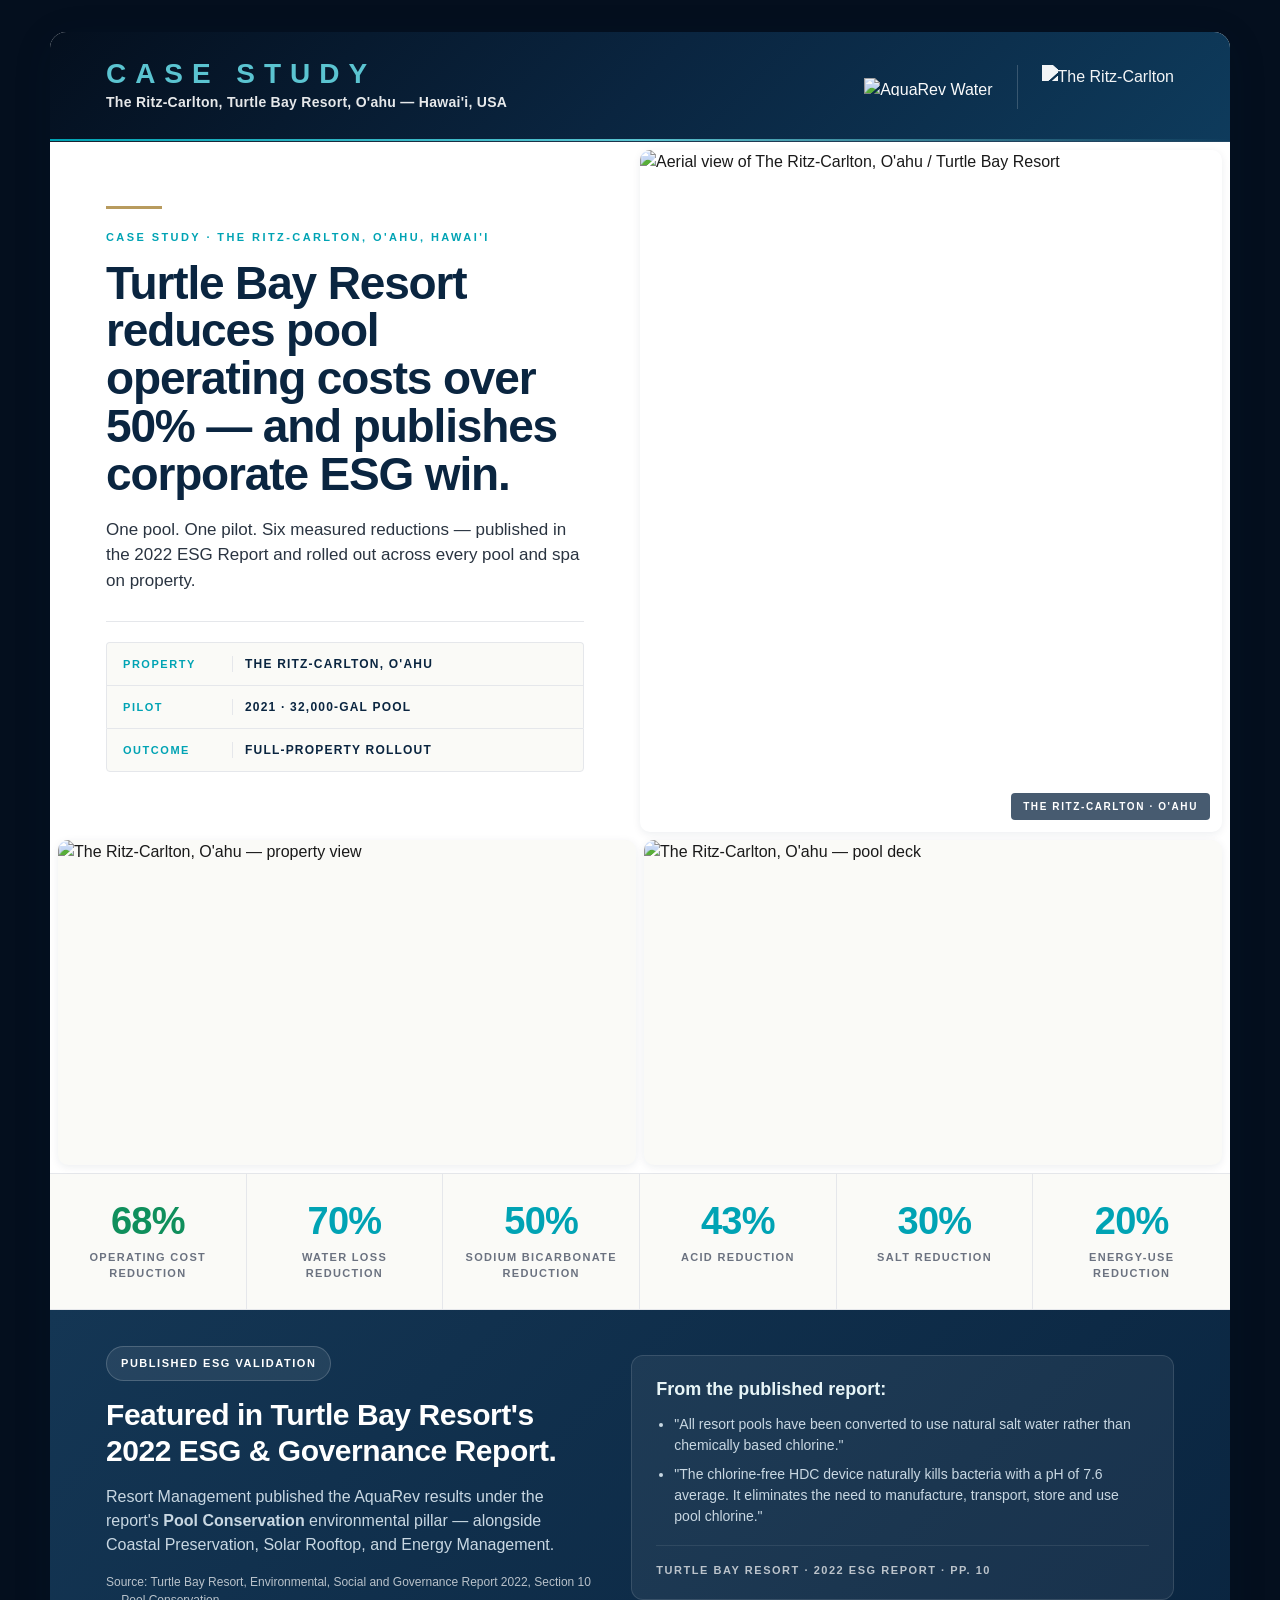
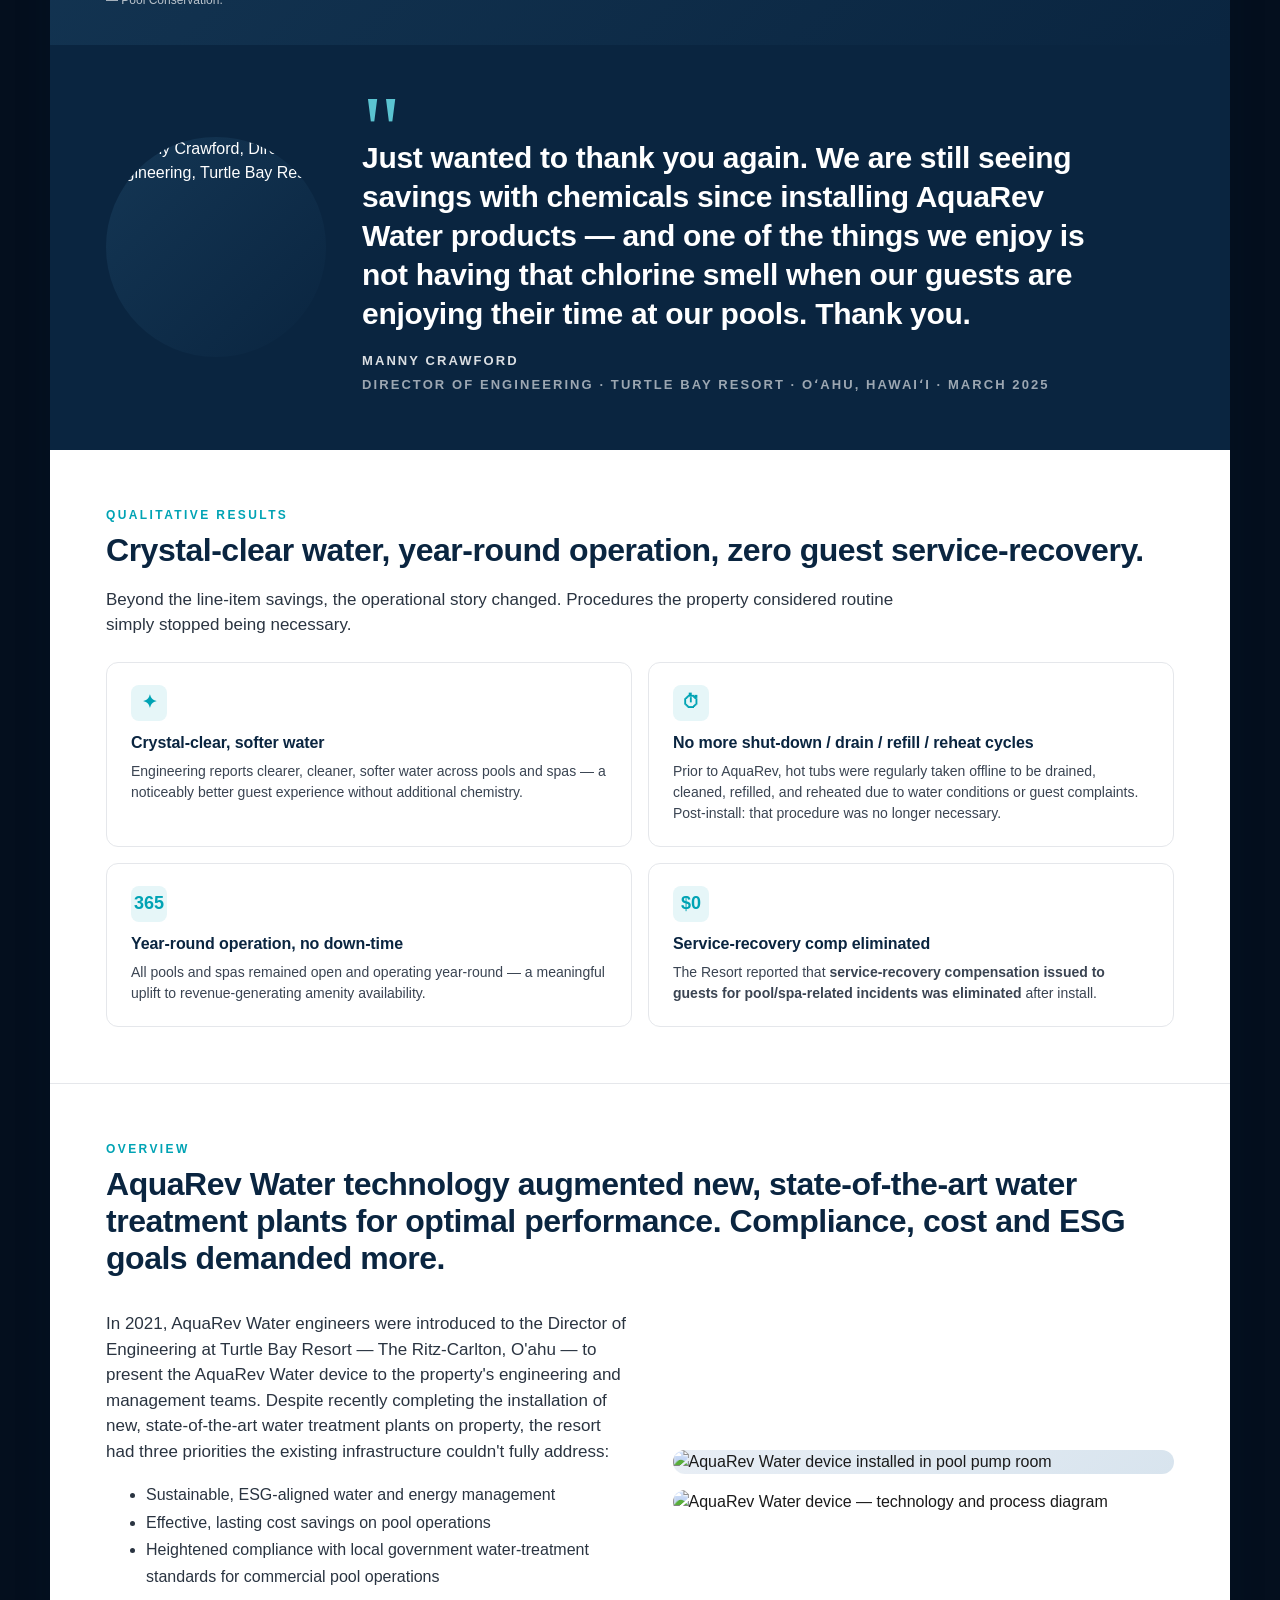
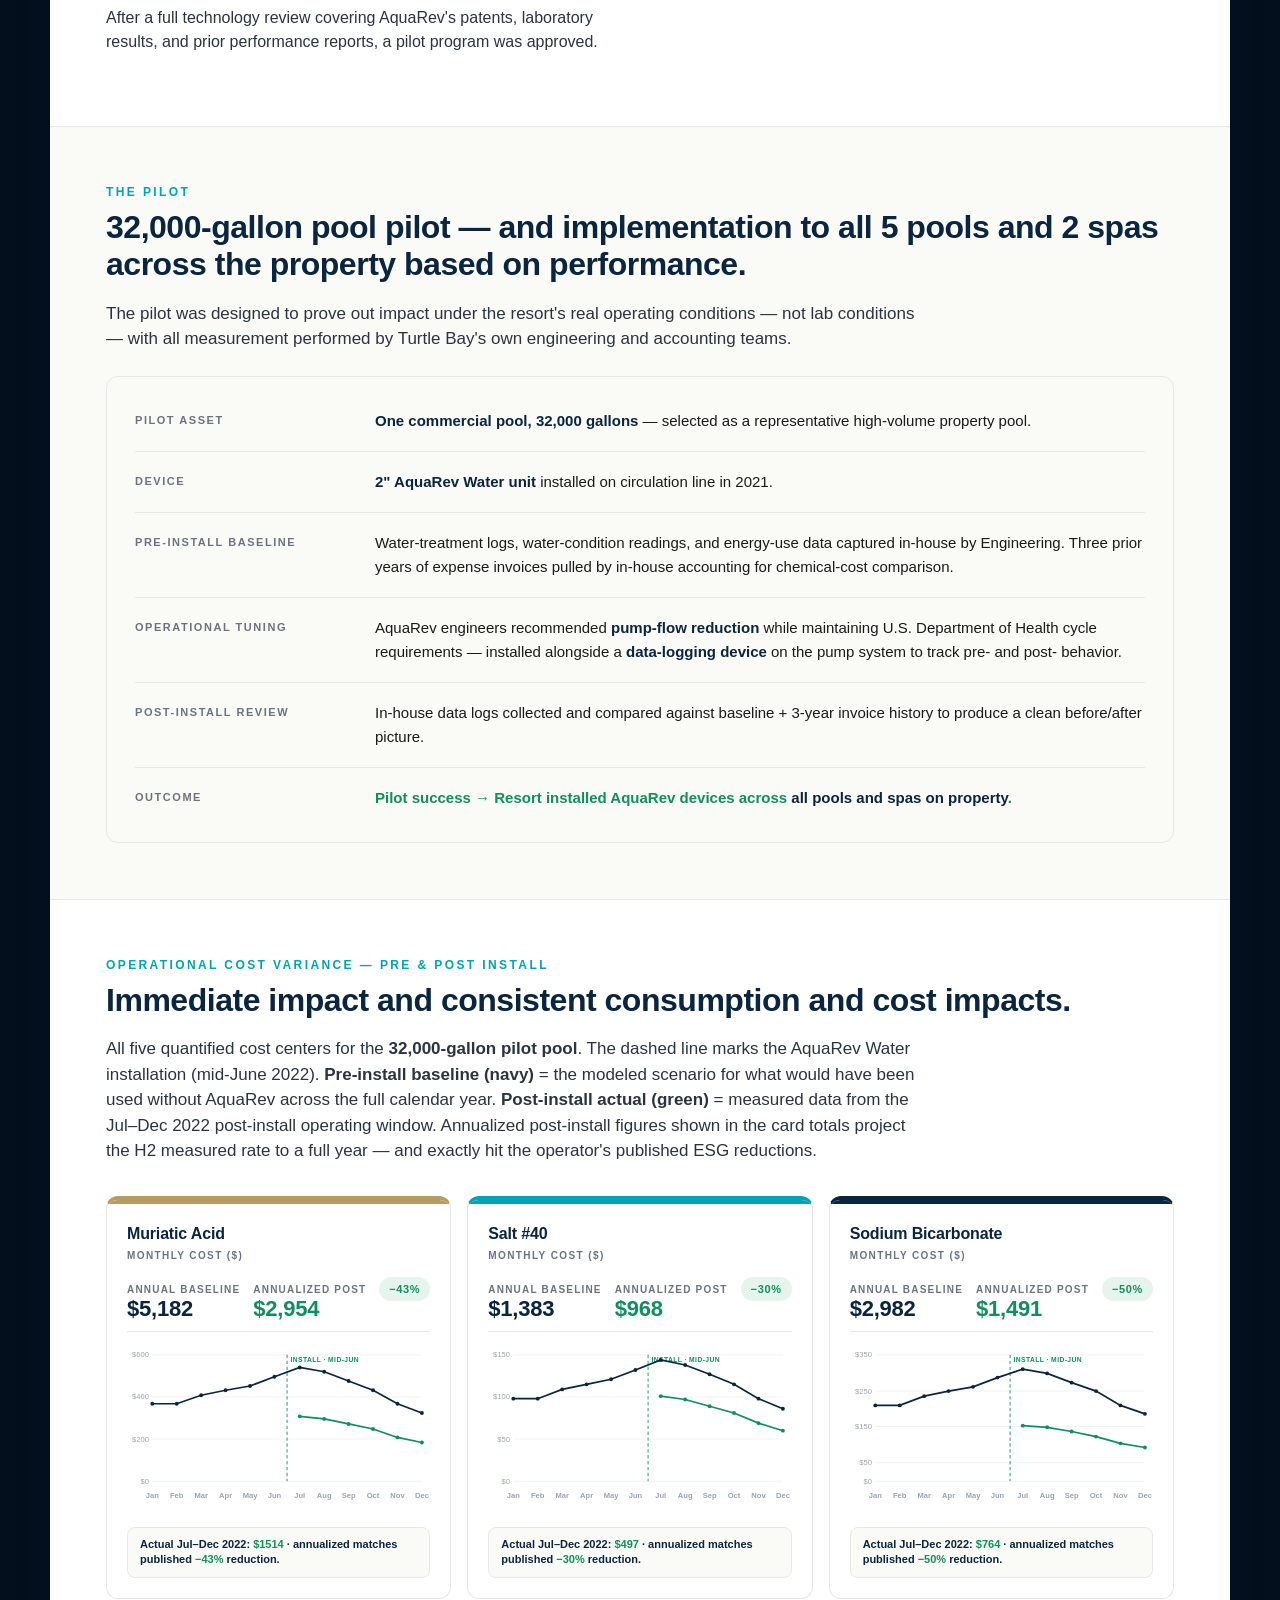
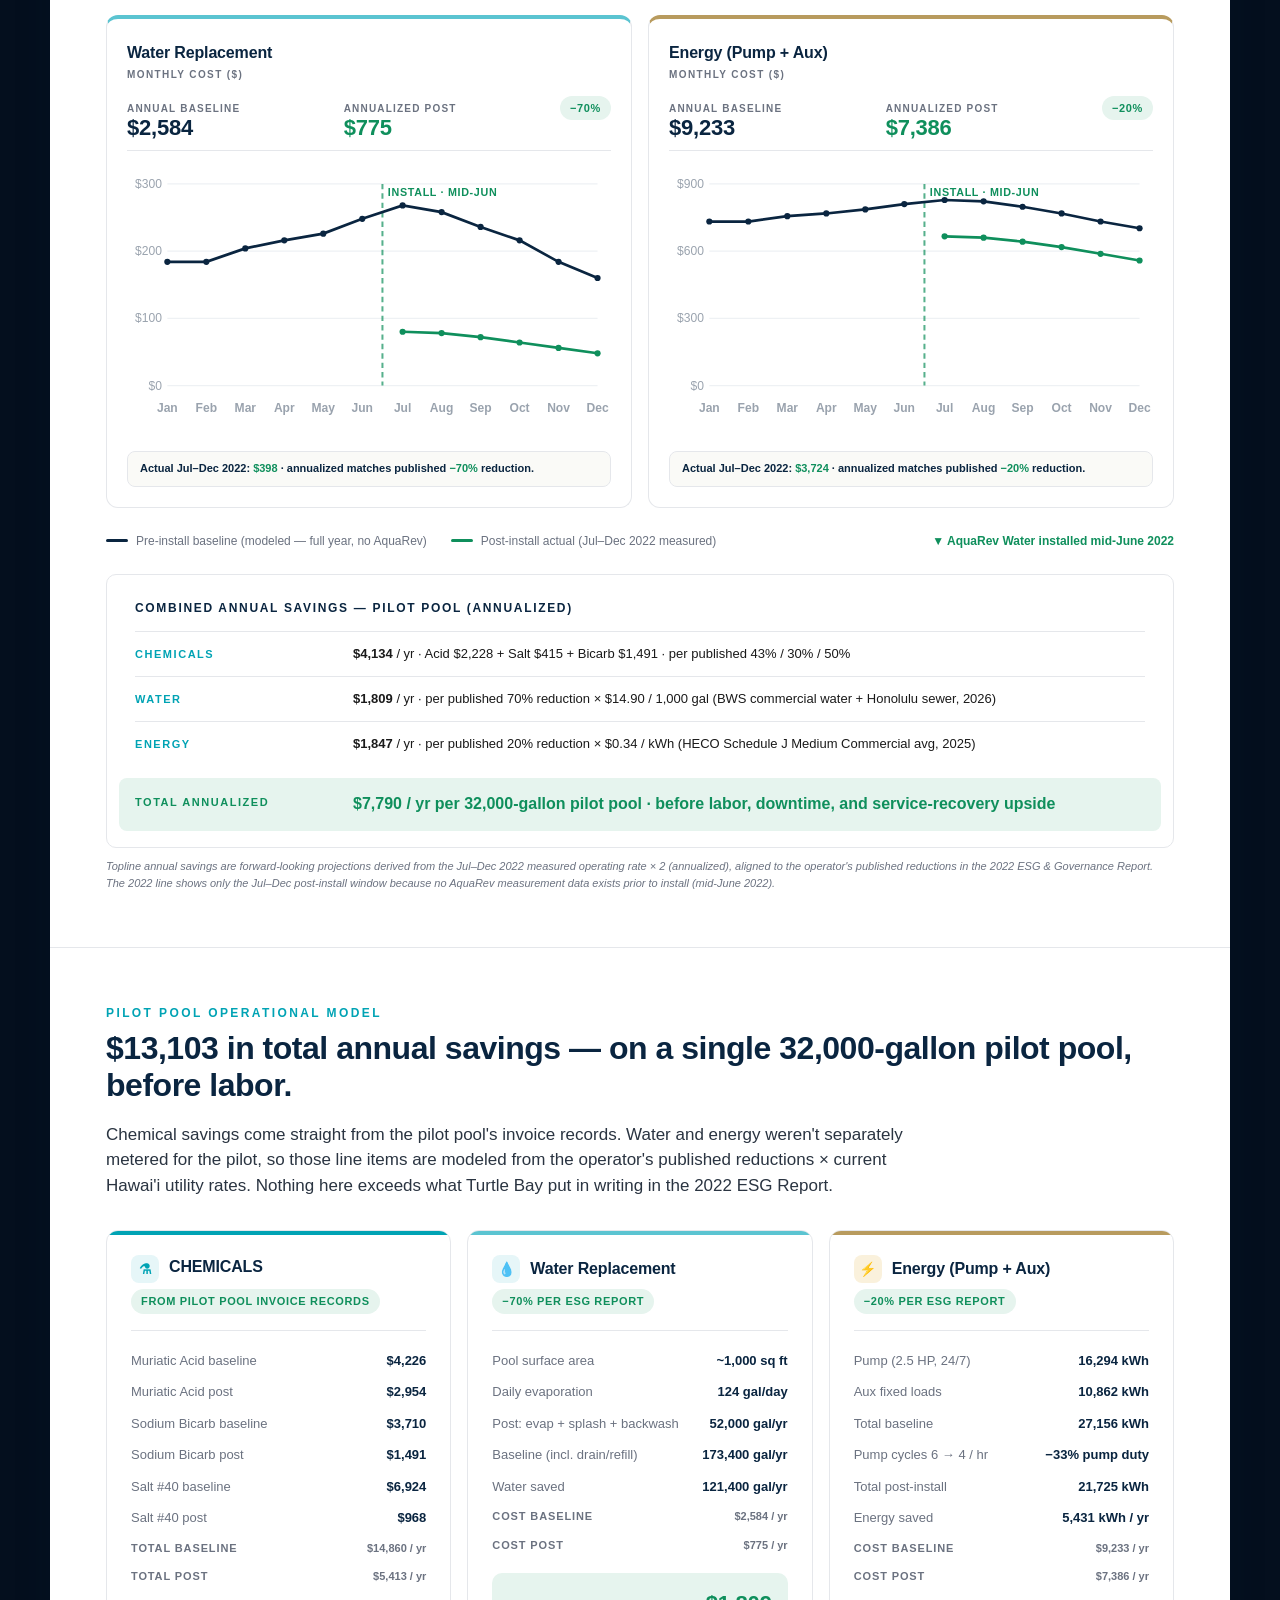
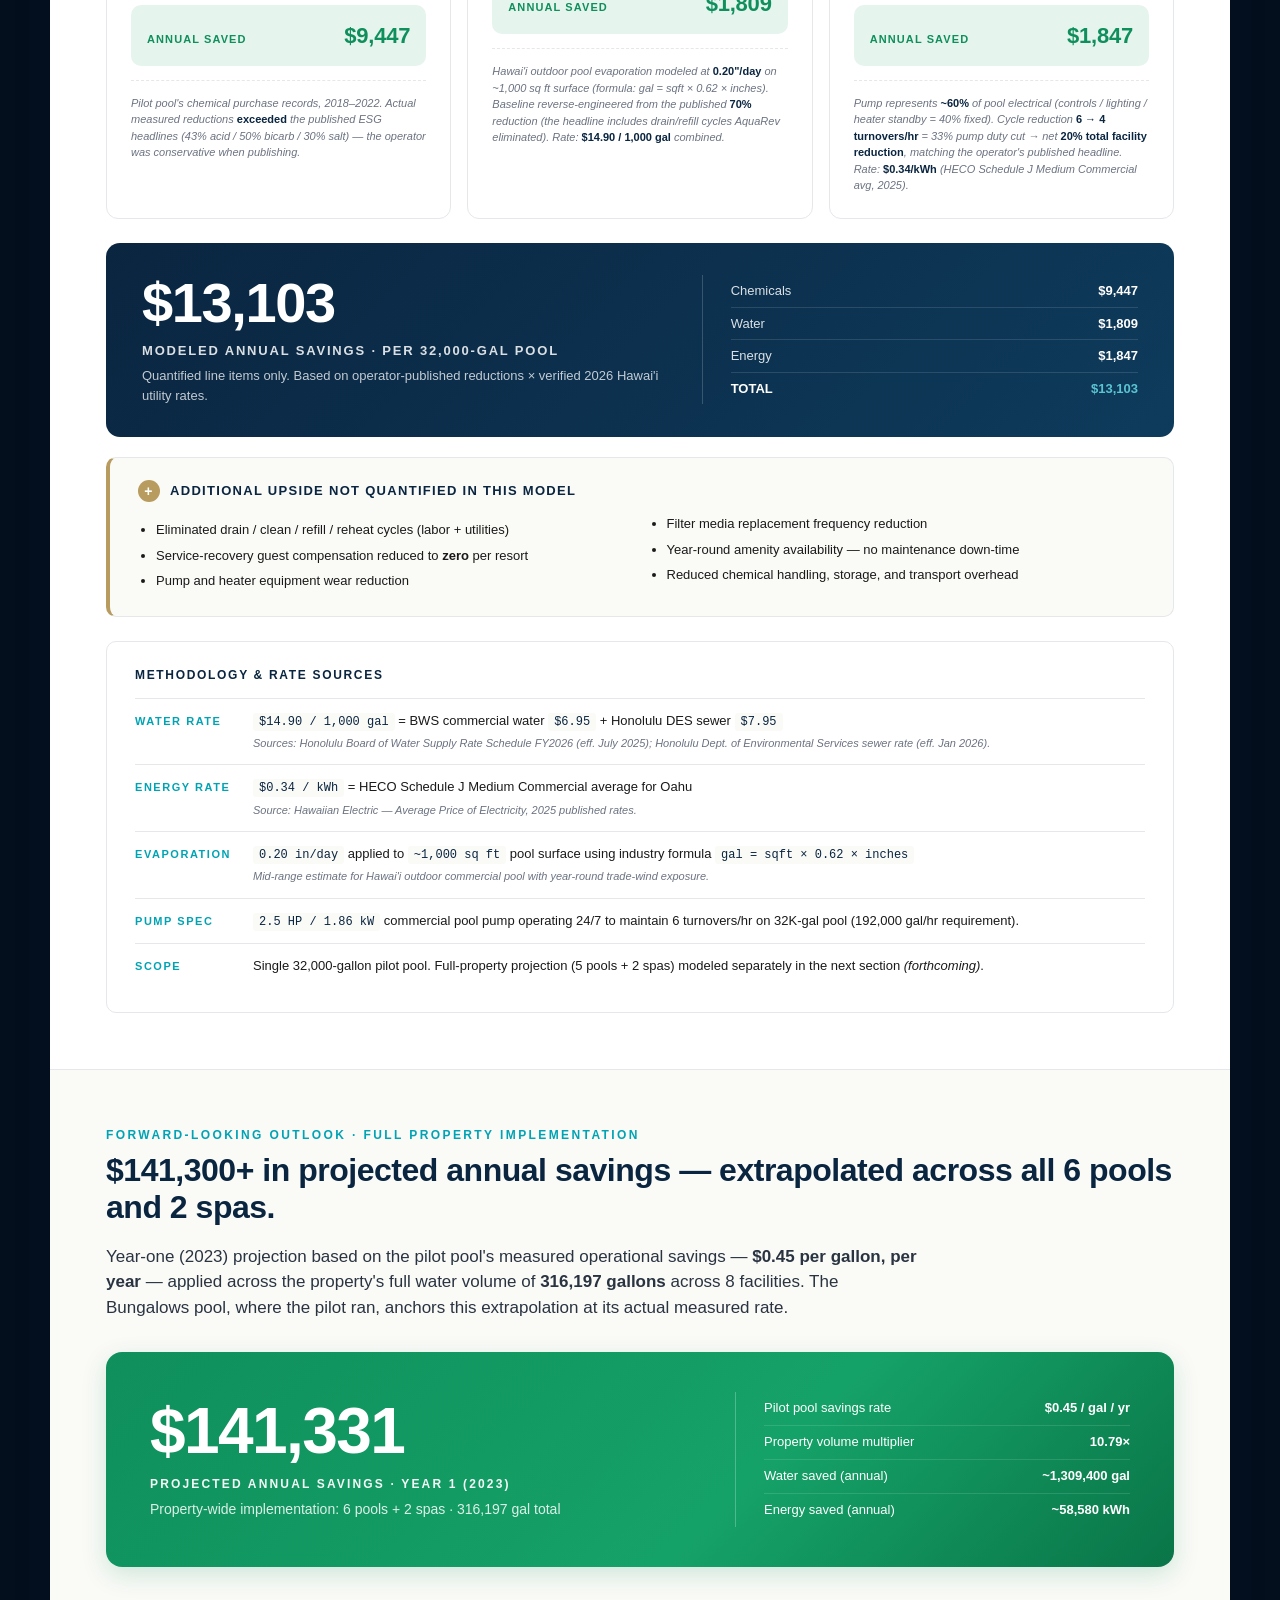
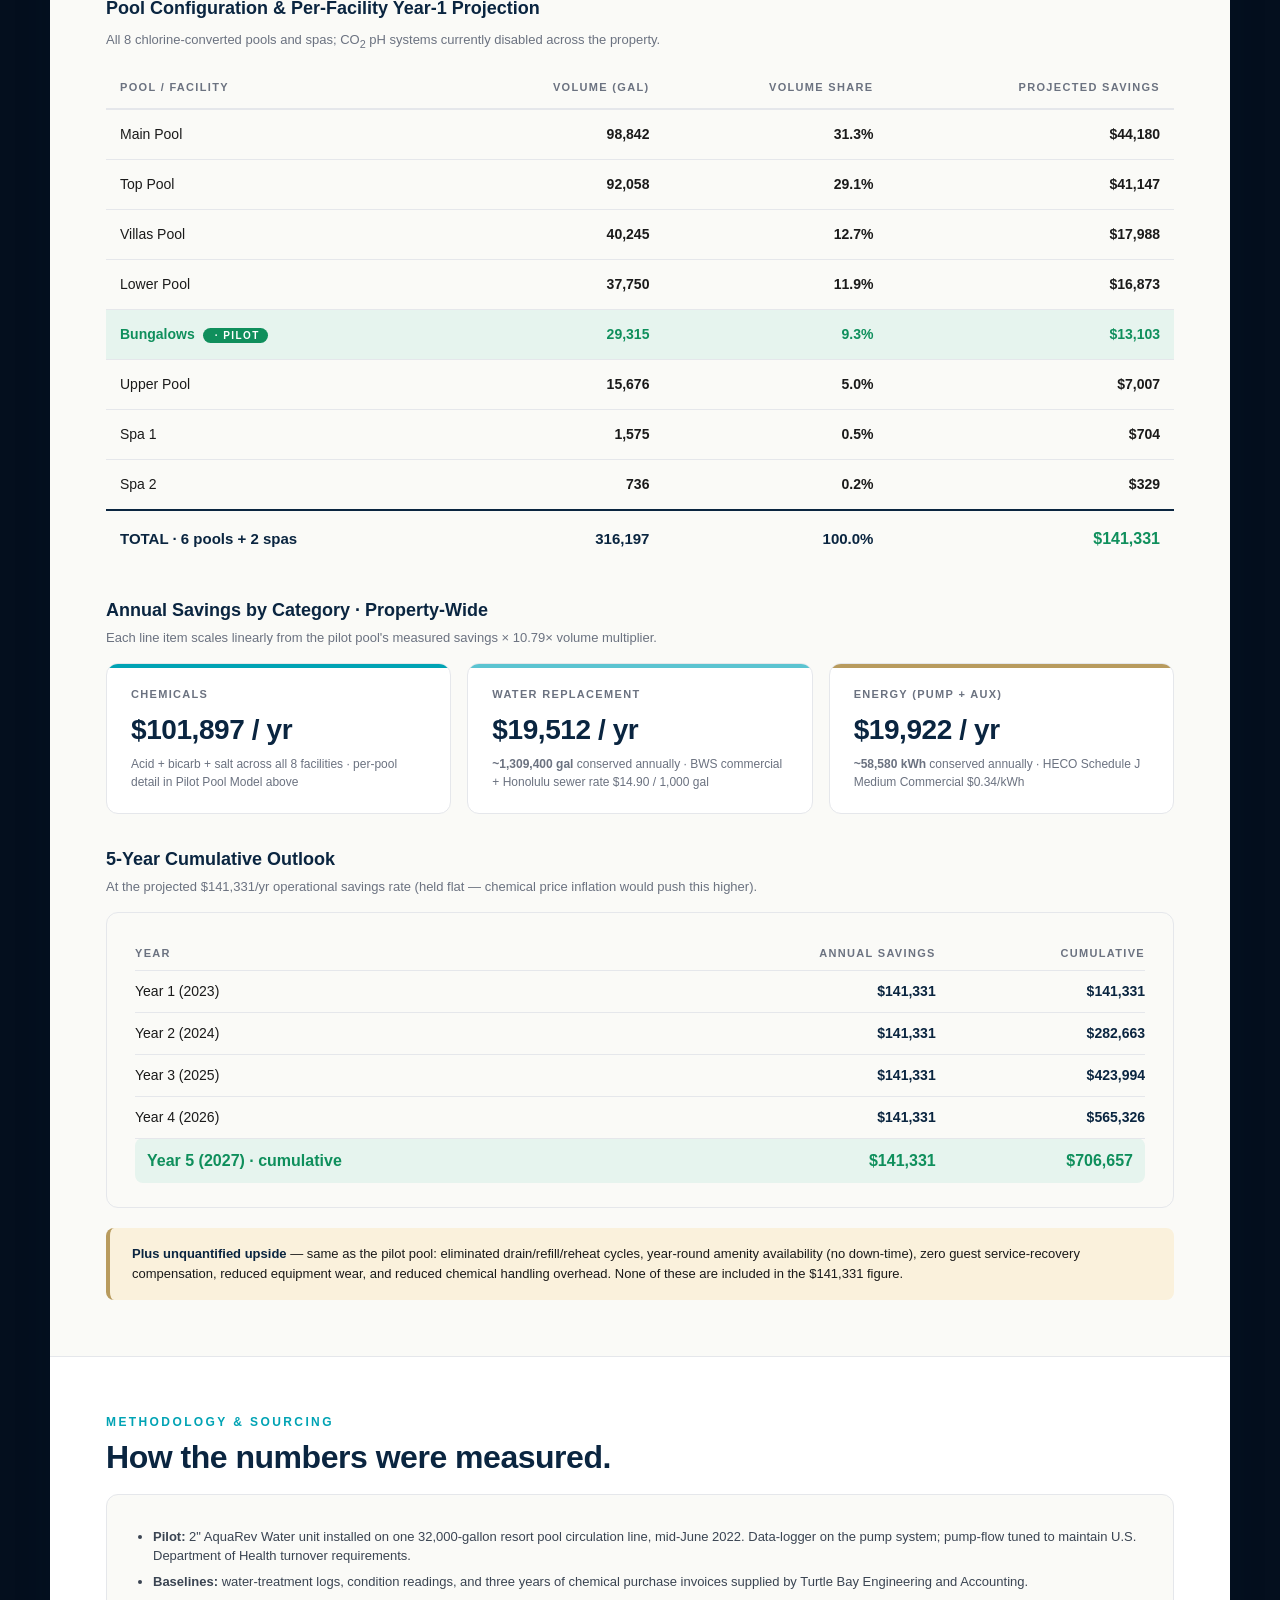
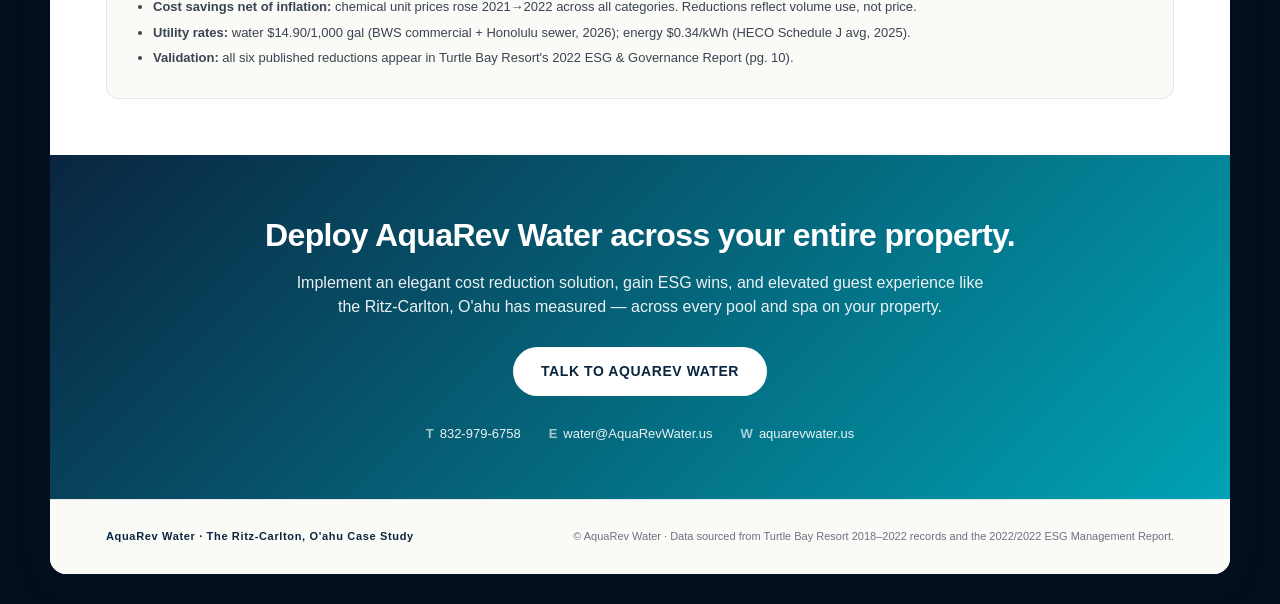
==== index.html @ 4c67e3a2 "Initial deploy — Turtle Bay case study - index.html: standalone preview served by GitHub Pages - tur" ====
<!doctype html>
<html lang="en">
<head>
<meta charset="utf-8" />
<title>Case Study — The Ritz-Carlton, O'ahu / Turtle Bay Resort  |  AquaRev Water</title>
<meta name="viewport" content="width=1200" />
<meta name="description" content="How the AquaRev Water system delivered a 68% operating cost reduction and 70% water loss reduction at The Ritz-Carlton, O'ahu, validated in Turtle Bay Resort's 2022 ESG Management Report." />
<link rel="stylesheet" href="turtle-bay.css" />
</head>
<body>
<div class="doc">

  <!-- TOP RIBBON — AquaRev logo + Ritz-Carlton co-branding -->
  <div class="ribbon">
    <div class="brand">
      <span class="crumb">Case Study</span>
      <span class="title">The Ritz-Carlton, Turtle Bay Resort, O'ahu — Hawai'i, USA</span>
    </div>
    <div class="logos">
      <img class="aqua-logo" src="https://cdn.prod.website-files.com/691fa5d63fc3a5a75a65efeb/696655ffb0abd4e8d84b652e_Aqua_Logo-2_white.svg" alt="AquaRev Water" />
      <div class="ritz">
        <img src="https://cdn.prod.website-files.com/691fa5d63fc3a5a75a65efeb/69f36fc2e1988a1887af7295_The-Ritz-Carlton_900.png" alt="The Ritz-Carlton" />
      </div>
    </div>
  </div>

  <!-- HERO — editorial split: clean copy on left, full property image on right -->
  <div class="hero">
    <div class="hero-text">
      <div class="crumb">Case Study  ·  The Ritz-Carlton, O'ahu, Hawai'i</div>
      <h1>Turtle Bay Resort reduces pool operating costs over 50% — and publishes corporate ESG win.</h1>
      <div class="sub">One pool. One pilot. Six measured reductions — published in the 2022 ESG Report and rolled out across every pool and spa on property.</div>
      <div class="hero-meta">
        <div class="pill"><b>Property</b>The Ritz-Carlton, O'ahu</div>
        <div class="pill"><b>Pilot</b>2021 · 32,000-gal pool</div>
        <div class="pill"><b>Outcome</b>Full-property rollout</div>
      </div>
    </div>
    <div class="hero-img">
      <img src="https://cdn.prod.website-files.com/691fa5d63fc3a5a75a65efeb/69f65d5c75d06f38c2ca55de_ritz_ariel%20copy.png" alt="Aerial view of The Ritz-Carlton, O'ahu / Turtle Bay Resort" />
      <div class="credit">The Ritz-Carlton · O'ahu</div>
    </div>
  </div>

  <!-- HERO PHOTO STRIP — two property photos side by side under the hero -->
  <div class="hero-strip">
    <div class="hero-strip-img">
      <img src="https://cdn.prod.website-files.com/691fa5d63fc3a5a75a65efeb/69f657da89cc2fd7cdda9f10_ritz%202.jpg" alt="The Ritz-Carlton, O'ahu — property view" />
    </div>
    <div class="hero-strip-img">
      <img src="https://cdn.prod.website-files.com/691fa5d63fc3a5a75a65efeb/69f657c50c360ec4f9ff2ccb_ritz_pools.webp" alt="The Ritz-Carlton, O'ahu — pool deck" />
    </div>
  </div>

  <!-- HEADLINE STAT STRIP -->
  <div class="stat-strip">
    <div class="stat"><div class="num green">68%</div><div class="lbl">Operating Cost Reduction</div></div>
    <div class="stat"><div class="num">70%</div><div class="lbl">Water Loss Reduction</div></div>
    <div class="stat"><div class="num">50%</div><div class="lbl">Sodium Bicarbonate Reduction</div></div>
    <div class="stat"><div class="num">43%</div><div class="lbl">Acid Reduction</div></div>
    <div class="stat"><div class="num">30%</div><div class="lbl">Salt Reduction</div></div>
    <div class="stat"><div class="num">20%</div><div class="lbl">Energy-Use Reduction</div></div>
  </div>

  <!-- ESG VALIDATION + REPORT EXCERPT (merged) -->
  <div class="esg">
    <div class="meta">
      <div class="badge">Published ESG Validation</div>
      <div>
        <h2>Featured in Turtle Bay Resort's 2022 ESG &amp; Governance Report.</h2>
        <p style="color: #C8D7E2; max-width: 460px;">Resort Management published the AquaRev results under the report's <b>Pool Conservation</b> environmental pillar — alongside Coastal Preservation, Solar Rooftop, and Energy Management.</p>
      </div>
      <div class="source">Source: Turtle Bay Resort, Environmental, Social and Governance Report 2022, Section 10 — Pool Conservation.</div>
    </div>
    <div>
      <div class="esg-quote">
        <div class="lead">From the published report:</div>
        <ul>
          <li>"All resort pools have been converted to use natural salt water rather than chemically based chlorine."</li>
          <li>"The chlorine-free HDC device naturally kills bacteria with a pH of 7.6 average. It eliminates the need to manufacture, transport, store and use pool chlorine."</li>
        </ul>
        <div class="attribution">Turtle Bay Resort · 2022 ESG Report · pp. 10</div>
      </div>
    </div>
  </div>


  <!-- TESTIMONIAL PULL -->
  <div class="testimonial">
    <div class="img-slot aspect-1x1">
      <img src="https://cdn.prod.website-files.com/691fa5d63fc3a5a75a65efeb/69f37143f65753d2f70c1593_Manny%20Crawford.png" alt="Manny Crawford, Director of Engineering, Turtle Bay Resort" />
      <div class="slot-label"><span class="key">IMG-02</span> Headshot · Manny Crawford</div>
    </div>
    <div>
      <div class="quote-mark">"</div>
      <div class="quote">Just wanted to thank you again. We are still seeing savings with chemicals since installing AquaRev Water products — and one of the things we enjoy is not having that chlorine smell when our guests are enjoying their time at our pools. Thank you.</div>
      <div class="attr">Manny Crawford<span class="role">Director of Engineering · Turtle Bay Resort · Oʻahu, Hawaiʻi  ·  March 2025</span></div>
    </div>
  </div>

  <!-- QUALITATIVE RESULTS -->
  <div class="section">
    <div class="eyebrow">Qualitative Results</div>
    <h2>Crystal-clear water, year-round operation, zero guest service-recovery.</h2>
    <p class="lead">Beyond the line-item savings, the operational story changed. Procedures the property considered routine simply stopped being necessary.</p>

    <div class="quals">
      <div class="qual">
        <div class="icon">✦</div>
        <h4>Crystal-clear, softer water</h4>
        <p>Engineering reports clearer, cleaner, softer water across pools and spas — a noticeably better guest experience without additional chemistry.</p>
      </div>
      <div class="qual">
        <div class="icon">⏱</div>
        <h4>No more shut-down / drain / refill / reheat cycles</h4>
        <p>Prior to AquaRev, hot tubs were regularly taken offline to be drained, cleaned, refilled, and reheated due to water conditions or guest complaints. Post-install: that procedure was no longer necessary.</p>
      </div>
      <div class="qual">
        <div class="icon">365</div>
        <h4>Year-round operation, no down-time</h4>
        <p>All pools and spas remained open and operating year-round — a meaningful uplift to revenue-generating amenity availability.</p>
      </div>
      <div class="qual">
        <div class="icon">$0</div>
        <h4>Service-recovery comp eliminated</h4>
        <p>The Resort reported that <b>service-recovery compensation issued to guests for pool/spa-related incidents was eliminated</b> after install.</p>
      </div>
    </div>
  </div>

  <!-- OVERVIEW -->
  <div class="section">
    <div class="eyebrow">Overview</div>
    <h2>AquaRev Water technology augmented new, state-of-the-art water treatment plants for optimal performance. Compliance, cost and ESG goals demanded more.</h2>
    <div class="two-col">
      <div>
        <p class="lead">In 2021, AquaRev Water engineers were introduced to the Director of Engineering at Turtle Bay Resort — The Ritz-Carlton, O'ahu — to present the AquaRev Water device to the property's engineering and management teams. Despite recently completing the installation of new, state-of-the-art water treatment plants on property, the resort had three priorities the existing infrastructure couldn't fully address:</p>
        <ul style="font-size: 16px; color: #2a3441; line-height: 1.7;">
          <li>Sustainable, ESG-aligned water and energy management</li>
          <li>Effective, lasting cost savings on pool operations</li>
          <li>Heightened compliance with local government water-treatment standards for commercial pool operations</li>
        </ul>
        <p>After a full technology review covering AquaRev's patents, laboratory results, and prior performance reports, a pilot program was approved.</p>
      </div>
      <div style="display: flex; flex-direction: column; gap: 16px; align-self: center;">
        <div class="img-slot" style="border-radius: 12px; aspect-ratio: auto;">
          <img src="https://cdn.prod.website-files.com/691fa5d63fc3a5a75a65efeb/69f4d1ee8f81cc5957ead786_AquaRev_Pump_Room%203.png" alt="AquaRev Water device installed in pool pump room" style="position: relative; width: 100%; height: auto; object-fit: contain; display: block;" />
          <div class="slot-label"><span class="key">IMG-07</span> Installed unit · pump room</div>
        </div>
        <div class="img-slot" style="border-radius: 12px; background: #fff; aspect-ratio: auto;">
          <img src="https://cdn.prod.website-files.com/691fa5d63fc3a5a75a65efeb/69f5eac5d97359fb40db8d46_AquaRev-Device_Graphic-10_B.png" alt="AquaRev Water device — technology and process diagram" style="position: relative; width: 100%; height: auto; object-fit: contain; display: block;" />
          <div class="slot-label"><span class="key">IMG-03</span> AquaRev Water device + process flow</div>
        </div>
      </div>
    </div>
  </div>

  <!-- THE PILOT -->
  <div class="section" style="background: var(--paper);">
    <div class="eyebrow">The Pilot</div>
    <h2>32,000-gallon pool pilot — and implementation to all 5 pools and 2 spas across the property based on performance.</h2>
    <p class="lead">The pilot was designed to prove out impact under the resort's real operating conditions — not lab conditions — with all measurement performed by Turtle Bay's own engineering and accounting teams.</p>

    <div class="pilot-card">
      <div class="row">
        <div class="k">Pilot Asset</div>
        <div class="v"><b>One commercial pool, 32,000 gallons</b> — selected as a representative high-volume property pool.</div>
      </div>
      <div class="row">
        <div class="k">Device</div>
        <div class="v"><b>2" AquaRev Water unit</b> installed on circulation line in 2021.</div>
      </div>
      <div class="row">
        <div class="k">Pre-Install Baseline</div>
        <div class="v">Water-treatment logs, water-condition readings, and energy-use data captured in-house by Engineering. Three prior years of expense invoices pulled by in-house accounting for chemical-cost comparison.</div>
      </div>
      <div class="row">
        <div class="k">Operational Tuning</div>
        <div class="v">AquaRev engineers recommended <b>pump-flow reduction</b> while maintaining U.S. Department of Health cycle requirements — installed alongside a <b>data-logging device</b> on the pump system to track pre- and post- behavior.</div>
      </div>
      <div class="row">
        <div class="k">Post-Install Review</div>
        <div class="v">In-house data logs collected and compared against baseline + 3-year invoice history to produce a clean before/after picture.</div>
      </div>
      <div class="row">
        <div class="k">Outcome</div>
        <div class="v" style="color: var(--green); font-weight: 700;">Pilot success → Resort installed AquaRev devices across <b>all pools and spas on property</b>.</div>
      </div>
    </div>
  </div>

  <!-- CONSOLIDATED COST CENTERS — 2021 baseline (full year) vs 2022 actual (Jul-Dec post-install) -->
  <div class="section vol-section">
    <div class="eyebrow">Operational Cost Variance — Pre &amp; Post Install</div>
    <h2>Immediate impact and consistent consumption and cost impacts.</h2>
    <p class="lead">All five quantified cost centers for the <b>32,000-gallon pilot pool</b>. The dashed line marks the AquaRev Water installation (mid-June 2022). <b>Pre-install baseline (navy)</b> = the modeled scenario for what would have been used without AquaRev across the full calendar year. <b>Post-install actual (green)</b> = measured data from the Jul–Dec 2022 post-install operating window. Annualized post-install figures shown in the card totals project the H2 measured rate to a full year — and exactly hit the operator's published ESG reductions.</p>

    <div class="vol-grid">

      <!-- MURIATIC ACID -->
      <div class="vol-card acid" style="border-top: 4px solid #B89B5E;">
        <div class="vol-name">Muriatic Acid</div>
        <div class="vol-unit">monthly cost ($)</div>
        <div class="vol-totals">
          <div class="total-block"><div class="yr">Annual baseline</div><div class="num">$5,182</div></div>
          <div class="total-block post"><div class="yr">Annualized post</div><div class="num">$2,954</div></div>
          <div class="delta">−43%</div>
        </div>
        <svg class="vol-chart" viewBox="0 0 360 210" preserveAspectRatio="xMidYMid meet">
          <g stroke="#EEF1F4" stroke-width="1">
            <line x1="30" y1="20"  x2="350" y2="20"/>
            <line x1="30" y1="70"  x2="350" y2="70"/>
            <line x1="30" y1="120"  x2="350" y2="120"/>
            <line x1="30" y1="170"  x2="350" y2="170"/>
          </g>
          <g font-family="Arial, sans-serif" font-size="9" fill="#9AA3AE">
            <text x="26" y="23"  text-anchor="end">$600</text>
            <text x="26" y="73"  text-anchor="end">$400</text>
            <text x="26" y="123"  text-anchor="end">$200</text>
            <text x="26" y="173"  text-anchor="end">$0</text>
          </g>
          <line x1="190" y1="20" x2="190" y2="170" stroke="#0F8F5C" stroke-width="1.5" stroke-dasharray="4,3" opacity="0.7"/>
          <text x="194" y="29" font-family="Arial" font-size="8" font-weight="700" fill="#0F8F5C" letter-spacing="0.5">INSTALL · MID-JUN</text>
          <polyline fill="none" stroke="#0A2540" stroke-width="2" points="30,78 59,78 88,68 117,62 146,57 175,46 205,35 234,40 263,51 292,62 321,78 350,89"/>
          <polyline fill="none" stroke="#0F8F5C" stroke-width="2" points="205,93 234,96 263,102 292,108 321,118 350,124"/>
          <g fill="#0A2540"><circle cx="30" cy="78" r="2.3"/><circle cx="59" cy="78" r="2.3"/><circle cx="88" cy="68" r="2.3"/><circle cx="117" cy="62" r="2.3"/><circle cx="146" cy="57" r="2.3"/><circle cx="175" cy="46" r="2.3"/><circle cx="205" cy="35" r="2.3"/><circle cx="234" cy="40" r="2.3"/><circle cx="263" cy="51" r="2.3"/><circle cx="292" cy="62" r="2.3"/><circle cx="321" cy="78" r="2.3"/><circle cx="350" cy="89" r="2.3"/></g>
          <g fill="#0F8F5C"><circle cx="205" cy="93" r="2.3"/><circle cx="234" cy="96" r="2.3"/><circle cx="263" cy="102" r="2.3"/><circle cx="292" cy="108" r="2.3"/><circle cx="321" cy="118" r="2.3"/><circle cx="350" cy="124" r="2.3"/></g>
          <g font-family="Arial, sans-serif" font-size="9" fill="#9AA3AE" text-anchor="middle" font-weight="600">
            <text x="30"  y="190">Jan</text><text x="59"  y="190">Feb</text><text x="88"  y="190">Mar</text>
            <text x="117" y="190">Apr</text><text x="146" y="190">May</text><text x="175" y="190">Jun</text>
            <text x="205" y="190">Jul</text><text x="234" y="190">Aug</text><text x="263" y="190">Sep</text>
            <text x="292" y="190">Oct</text><text x="321" y="190">Nov</text><text x="350" y="190">Dec</text>
          </g>
        </svg>
        <div class="vol-marker">Actual Jul–Dec 2022: <b>$1514</b> · annualized matches published <b>−43%</b> reduction.</div>
      </div>

      <!-- SALT #40 -->
      <div class="vol-card salt" style="border-top: 4px solid #00A3B4;">
        <div class="vol-name">Salt #40</div>
        <div class="vol-unit">monthly cost ($)</div>
        <div class="vol-totals">
          <div class="total-block"><div class="yr">Annual baseline</div><div class="num">$1,383</div></div>
          <div class="total-block post"><div class="yr">Annualized post</div><div class="num">$968</div></div>
          <div class="delta">−30%</div>
        </div>
        <svg class="vol-chart" viewBox="0 0 360 210" preserveAspectRatio="xMidYMid meet">
          <g stroke="#EEF1F4" stroke-width="1">
            <line x1="30" y1="20"  x2="350" y2="20"/>
            <line x1="30" y1="70"  x2="350" y2="70"/>
            <line x1="30" y1="120"  x2="350" y2="120"/>
            <line x1="30" y1="170"  x2="350" y2="170"/>
          </g>
          <g font-family="Arial, sans-serif" font-size="9" fill="#9AA3AE">
            <text x="26" y="23"  text-anchor="end">$150</text>
            <text x="26" y="73"  text-anchor="end">$100</text>
            <text x="26" y="123"  text-anchor="end">$50</text>
            <text x="26" y="173"  text-anchor="end">$0</text>
          </g>
          <line x1="190" y1="20" x2="190" y2="170" stroke="#0F8F5C" stroke-width="1.5" stroke-dasharray="4,3" opacity="0.7"/>
          <text x="194" y="29" font-family="Arial" font-size="8" font-weight="700" fill="#0F8F5C" letter-spacing="0.5">INSTALL · MID-JUN</text>
          <polyline fill="none" stroke="#0A2540" stroke-width="2" points="30,72 59,72 88,61 117,55 146,49 175,38 205,26 234,32 263,43 292,55 321,72 350,84"/>
          <polyline fill="none" stroke="#0F8F5C" stroke-width="2" points="205,69 234,73 263,81 292,89 321,101 350,110"/>
          <g fill="#0A2540"><circle cx="30" cy="72" r="2.3"/><circle cx="59" cy="72" r="2.3"/><circle cx="88" cy="61" r="2.3"/><circle cx="117" cy="55" r="2.3"/><circle cx="146" cy="49" r="2.3"/><circle cx="175" cy="38" r="2.3"/><circle cx="205" cy="26" r="2.3"/><circle cx="234" cy="32" r="2.3"/><circle cx="263" cy="43" r="2.3"/><circle cx="292" cy="55" r="2.3"/><circle cx="321" cy="72" r="2.3"/><circle cx="350" cy="84" r="2.3"/></g>
          <g fill="#0F8F5C"><circle cx="205" cy="69" r="2.3"/><circle cx="234" cy="73" r="2.3"/><circle cx="263" cy="81" r="2.3"/><circle cx="292" cy="89" r="2.3"/><circle cx="321" cy="101" r="2.3"/><circle cx="350" cy="110" r="2.3"/></g>
          <g font-family="Arial, sans-serif" font-size="9" fill="#9AA3AE" text-anchor="middle" font-weight="600">
            <text x="30"  y="190">Jan</text><text x="59"  y="190">Feb</text><text x="88"  y="190">Mar</text>
            <text x="117" y="190">Apr</text><text x="146" y="190">May</text><text x="175" y="190">Jun</text>
            <text x="205" y="190">Jul</text><text x="234" y="190">Aug</text><text x="263" y="190">Sep</text>
            <text x="292" y="190">Oct</text><text x="321" y="190">Nov</text><text x="350" y="190">Dec</text>
          </g>
        </svg>
        <div class="vol-marker">Actual Jul–Dec 2022: <b>$497</b> · annualized matches published <b>−30%</b> reduction.</div>
      </div>

      <!-- SODIUM BICARBONATE -->
      <div class="vol-card bicarb" style="border-top: 4px solid #0A2540;">
        <div class="vol-name">Sodium Bicarbonate</div>
        <div class="vol-unit">monthly cost ($)</div>
        <div class="vol-totals">
          <div class="total-block"><div class="yr">Annual baseline</div><div class="num">$2,982</div></div>
          <div class="total-block post"><div class="yr">Annualized post</div><div class="num">$1,491</div></div>
          <div class="delta">−50%</div>
        </div>
        <svg class="vol-chart" viewBox="0 0 360 210" preserveAspectRatio="xMidYMid meet">
          <g stroke="#EEF1F4" stroke-width="1">
            <line x1="30" y1="20"  x2="350" y2="20"/>
            <line x1="30" y1="63"  x2="350" y2="63"/>
            <line x1="30" y1="105"  x2="350" y2="105"/>
            <line x1="30" y1="148"  x2="350" y2="148"/>
            <line x1="30" y1="170"  x2="350" y2="170"/>
          </g>
          <g font-family="Arial, sans-serif" font-size="9" fill="#9AA3AE">
            <text x="26" y="23"  text-anchor="end">$350</text>
            <text x="26" y="66"  text-anchor="end">$250</text>
            <text x="26" y="108"  text-anchor="end">$150</text>
            <text x="26" y="151"  text-anchor="end">$50</text>
            <text x="26" y="173"  text-anchor="end">$0</text>
          </g>
          <line x1="190" y1="20" x2="190" y2="170" stroke="#0F8F5C" stroke-width="1.5" stroke-dasharray="4,3" opacity="0.7"/>
          <text x="194" y="29" font-family="Arial" font-size="8" font-weight="700" fill="#0F8F5C" letter-spacing="0.5">INSTALL · MID-JUN</text>
          <polyline fill="none" stroke="#0A2540" stroke-width="2" points="30,80 59,80 88,69 117,63 146,58 175,47 205,37 234,42 263,53 292,63 321,80 350,90"/>
          <polyline fill="none" stroke="#0F8F5C" stroke-width="2" points="205,104 234,106 263,111 292,117 321,125 350,130"/>
          <g fill="#0A2540"><circle cx="30" cy="80" r="2.3"/><circle cx="59" cy="80" r="2.3"/><circle cx="88" cy="69" r="2.3"/><circle cx="117" cy="63" r="2.3"/><circle cx="146" cy="58" r="2.3"/><circle cx="175" cy="47" r="2.3"/><circle cx="205" cy="37" r="2.3"/><circle cx="234" cy="42" r="2.3"/><circle cx="263" cy="53" r="2.3"/><circle cx="292" cy="63" r="2.3"/><circle cx="321" cy="80" r="2.3"/><circle cx="350" cy="90" r="2.3"/></g>
          <g fill="#0F8F5C"><circle cx="205" cy="104" r="2.3"/><circle cx="234" cy="106" r="2.3"/><circle cx="263" cy="111" r="2.3"/><circle cx="292" cy="117" r="2.3"/><circle cx="321" cy="125" r="2.3"/><circle cx="350" cy="130" r="2.3"/></g>
          <g font-family="Arial, sans-serif" font-size="9" fill="#9AA3AE" text-anchor="middle" font-weight="600">
            <text x="30"  y="190">Jan</text><text x="59"  y="190">Feb</text><text x="88"  y="190">Mar</text>
            <text x="117" y="190">Apr</text><text x="146" y="190">May</text><text x="175" y="190">Jun</text>
            <text x="205" y="190">Jul</text><text x="234" y="190">Aug</text><text x="263" y="190">Sep</text>
            <text x="292" y="190">Oct</text><text x="321" y="190">Nov</text><text x="350" y="190">Dec</text>
          </g>
        </svg>
        <div class="vol-marker">Actual Jul–Dec 2022: <b>$764</b> · annualized matches published <b>−50%</b> reduction.</div>
      </div>

    </div>

    <div class="vol-grid" style="grid-template-columns: repeat(2, 1fr); margin-top: 16px;">

      <!-- WATER REPLACEMENT -->
      <div class="vol-card water" style="border-top: 4px solid #5BC4D1;">
        <div class="vol-name">Water Replacement</div>
        <div class="vol-unit">monthly cost ($)</div>
        <div class="vol-totals">
          <div class="total-block"><div class="yr">Annual baseline</div><div class="num">$2,584</div></div>
          <div class="total-block post"><div class="yr">Annualized post</div><div class="num">$775</div></div>
          <div class="delta">−70%</div>
        </div>
        <svg class="vol-chart" viewBox="0 0 360 210" preserveAspectRatio="xMidYMid meet">
          <g stroke="#EEF1F4" stroke-width="1">
            <line x1="30" y1="20"  x2="350" y2="20"/>
            <line x1="30" y1="70"  x2="350" y2="70"/>
            <line x1="30" y1="120"  x2="350" y2="120"/>
            <line x1="30" y1="170"  x2="350" y2="170"/>
          </g>
          <g font-family="Arial, sans-serif" font-size="9" fill="#9AA3AE">
            <text x="26" y="23"  text-anchor="end">$300</text>
            <text x="26" y="73"  text-anchor="end">$200</text>
            <text x="26" y="123"  text-anchor="end">$100</text>
            <text x="26" y="173"  text-anchor="end">$0</text>
          </g>
          <line x1="190" y1="20" x2="190" y2="170" stroke="#0F8F5C" stroke-width="1.5" stroke-dasharray="4,3" opacity="0.7"/>
          <text x="194" y="29" font-family="Arial" font-size="8" font-weight="700" fill="#0F8F5C" letter-spacing="0.5">INSTALL · MID-JUN</text>
          <polyline fill="none" stroke="#0A2540" stroke-width="2" points="30,78 59,78 88,68 117,62 146,57 175,46 205,36 234,41 263,52 292,62 321,78 350,90"/>
          <polyline fill="none" stroke="#0F8F5C" stroke-width="2" points="205,130 234,131 263,134 292,138 321,142 350,146"/>
          <g fill="#0A2540"><circle cx="30" cy="78" r="2.3"/><circle cx="59" cy="78" r="2.3"/><circle cx="88" cy="68" r="2.3"/><circle cx="117" cy="62" r="2.3"/><circle cx="146" cy="57" r="2.3"/><circle cx="175" cy="46" r="2.3"/><circle cx="205" cy="36" r="2.3"/><circle cx="234" cy="41" r="2.3"/><circle cx="263" cy="52" r="2.3"/><circle cx="292" cy="62" r="2.3"/><circle cx="321" cy="78" r="2.3"/><circle cx="350" cy="90" r="2.3"/></g>
          <g fill="#0F8F5C"><circle cx="205" cy="130" r="2.3"/><circle cx="234" cy="131" r="2.3"/><circle cx="263" cy="134" r="2.3"/><circle cx="292" cy="138" r="2.3"/><circle cx="321" cy="142" r="2.3"/><circle cx="350" cy="146" r="2.3"/></g>
          <g font-family="Arial, sans-serif" font-size="9" fill="#9AA3AE" text-anchor="middle" font-weight="600">
            <text x="30"  y="190">Jan</text><text x="59"  y="190">Feb</text><text x="88"  y="190">Mar</text>
            <text x="117" y="190">Apr</text><text x="146" y="190">May</text><text x="175" y="190">Jun</text>
            <text x="205" y="190">Jul</text><text x="234" y="190">Aug</text><text x="263" y="190">Sep</text>
            <text x="292" y="190">Oct</text><text x="321" y="190">Nov</text><text x="350" y="190">Dec</text>
          </g>
        </svg>
        <div class="vol-marker">Actual Jul–Dec 2022: <b>$398</b> · annualized matches published <b>−70%</b> reduction.</div>
      </div>

      <!-- ENERGY (PUMP + AUX) -->
      <div class="vol-card energy" style="border-top: 4px solid #B89B5E;">
        <div class="vol-name">Energy (Pump + Aux)</div>
        <div class="vol-unit">monthly cost ($)</div>
        <div class="vol-totals">
          <div class="total-block"><div class="yr">Annual baseline</div><div class="num">$9,233</div></div>
          <div class="total-block post"><div class="yr">Annualized post</div><div class="num">$7,386</div></div>
          <div class="delta">−20%</div>
        </div>
        <svg class="vol-chart" viewBox="0 0 360 210" preserveAspectRatio="xMidYMid meet">
          <g stroke="#EEF1F4" stroke-width="1">
            <line x1="30" y1="20"  x2="350" y2="20"/>
            <line x1="30" y1="70"  x2="350" y2="70"/>
            <line x1="30" y1="120"  x2="350" y2="120"/>
            <line x1="30" y1="170"  x2="350" y2="170"/>
          </g>
          <g font-family="Arial, sans-serif" font-size="9" fill="#9AA3AE">
            <text x="26" y="23"  text-anchor="end">$900</text>
            <text x="26" y="73"  text-anchor="end">$600</text>
            <text x="26" y="123"  text-anchor="end">$300</text>
            <text x="26" y="173"  text-anchor="end">$0</text>
          </g>
          <line x1="190" y1="20" x2="190" y2="170" stroke="#0F8F5C" stroke-width="1.5" stroke-dasharray="4,3" opacity="0.7"/>
          <text x="194" y="29" font-family="Arial" font-size="8" font-weight="700" fill="#0F8F5C" letter-spacing="0.5">INSTALL · MID-JUN</text>
          <polyline fill="none" stroke="#0A2540" stroke-width="2" points="30,48 59,48 88,44 117,42 146,39 175,35 205,32 234,33 263,37 292,42 321,48 350,53"/>
          <polyline fill="none" stroke="#0F8F5C" stroke-width="2" points="205,59 234,60 263,63 292,67 321,72 350,77"/>
          <g fill="#0A2540"><circle cx="30" cy="48" r="2.3"/><circle cx="59" cy="48" r="2.3"/><circle cx="88" cy="44" r="2.3"/><circle cx="117" cy="42" r="2.3"/><circle cx="146" cy="39" r="2.3"/><circle cx="175" cy="35" r="2.3"/><circle cx="205" cy="32" r="2.3"/><circle cx="234" cy="33" r="2.3"/><circle cx="263" cy="37" r="2.3"/><circle cx="292" cy="42" r="2.3"/><circle cx="321" cy="48" r="2.3"/><circle cx="350" cy="53" r="2.3"/></g>
          <g fill="#0F8F5C"><circle cx="205" cy="59" r="2.3"/><circle cx="234" cy="60" r="2.3"/><circle cx="263" cy="63" r="2.3"/><circle cx="292" cy="67" r="2.3"/><circle cx="321" cy="72" r="2.3"/><circle cx="350" cy="77" r="2.3"/></g>
          <g font-family="Arial, sans-serif" font-size="9" fill="#9AA3AE" text-anchor="middle" font-weight="600">
            <text x="30"  y="190">Jan</text><text x="59"  y="190">Feb</text><text x="88"  y="190">Mar</text>
            <text x="117" y="190">Apr</text><text x="146" y="190">May</text><text x="175" y="190">Jun</text>
            <text x="205" y="190">Jul</text><text x="234" y="190">Aug</text><text x="263" y="190">Sep</text>
            <text x="292" y="190">Oct</text><text x="321" y="190">Nov</text><text x="350" y="190">Dec</text>
          </g>
        </svg>
        <div class="vol-marker">Actual Jul–Dec 2022: <b>$3,724</b> · annualized matches published <b>−20%</b> reduction.</div>
      </div>

    </div>

    <div class="vol-legend">
      <span class="legend-item"><span class="swatch" style="background: #0A2540;"></span>Pre-install baseline (modeled — full year, no AquaRev)</span>
      <span class="legend-item"><span class="swatch" style="background: #0F8F5C;"></span>Post-install actual (Jul–Dec 2022 measured)</span>
      <span class="legend-item" style="margin-left: auto; color: var(--green); font-weight: 700;">▼ AquaRev Water installed mid-June 2022</span>
    </div>

    <div class="model-method-box" style="margin-top: 24px;">
      <div class="mmb-title">Combined Annual Savings — Pilot Pool (Annualized)</div>
      <div class="mmb-row" style="grid-template-columns: 200px 1fr;">
        <div class="mmb-k">Chemicals</div>
        <div class="mmb-v"><b>$4,134</b> / yr  ·  Acid $2,228 + Salt $415 + Bicarb $1,491  ·  per published 43% / 30% / 50%</div>
      </div>
      <div class="mmb-row" style="grid-template-columns: 200px 1fr;">
        <div class="mmb-k">Water</div>
        <div class="mmb-v"><b>$1,809</b> / yr  ·  per published 70% reduction × $14.90 / 1,000 gal (BWS commercial water + Honolulu sewer, 2026)</div>
      </div>
      <div class="mmb-row" style="grid-template-columns: 200px 1fr;">
        <div class="mmb-k">Energy</div>
        <div class="mmb-v"><b>$1,847</b> / yr  ·  per published 20% reduction × $0.34 / kWh (HECO Schedule J Medium Commercial avg, 2025)</div>
      </div>
      <div class="mmb-row" style="grid-template-columns: 200px 1fr; background: var(--green-soft); margin: 12px -16px -8px; padding: 14px 16px; border-radius: 8px; border: none;">
        <div class="mmb-k" style="color: var(--green);">TOTAL ANNUALIZED</div>
        <div class="mmb-v" style="font-weight: 800; color: var(--green); font-size: 16px;">$7,790 / yr per 32,000-gallon pilot pool  ·  before labor, downtime, and service-recovery upside</div>
      </div>
    </div>
    <div class="vol-footnote">Topline annual savings are forward-looking projections derived from the Jul–Dec 2022 measured operating rate × 2 (annualized), aligned to the operator's published reductions in the 2022 ESG &amp; Governance Report. The 2022 line shows only the Jul–Dec post-install window because no AquaRev measurement data exists prior to install (mid-June 2022).</div>
  </div>

    <!-- PILOT POOL OPERATIONAL MODEL — full operational savings, single 32K-gal pool -->
  <div class="section">
    <div class="eyebrow">Pilot Pool Operational Model</div>
    <h2>$13,103 in total annual savings — on a single 32,000-gallon pilot pool, before labor.</h2>
    <p class="lead">Chemical savings come straight from the pilot pool's invoice records. Water and energy weren't separately metered for the pilot, so those line items are modeled from the operator's published reductions × current Hawai'i utility rates. Nothing here exceeds what Turtle Bay put in writing in the 2022 ESG Report.</p>

    <div class="pool-model-grid">

      <!-- CHEMICALS -->
      <div class="pool-model-card chem">
        <div class="icon-row">
          <div class="ico">⚗</div>
          <div class="name">Chemicals</div>
        </div>
        <div class="pct-tag">FROM PILOT POOL INVOICE RECORDS</div>
        <div class="lines">
          <div class="line"><span class="k">Muriatic Acid baseline</span><span class="v">$4,226</span></div>
          <div class="line"><span class="k">Muriatic Acid post</span><span class="v">$2,954</span></div>
          <div class="line"><span class="k">Sodium Bicarb baseline</span><span class="v">$3,710</span></div>
          <div class="line"><span class="k">Sodium Bicarb post</span><span class="v">$1,491</span></div>
          <div class="line"><span class="k">Salt #40 baseline</span><span class="v">$6,924</span></div>
          <div class="line"><span class="k">Salt #40 post</span><span class="v">$968</span></div>
          <div class="line sub"><span class="k">Total baseline</span><span class="v">$14,860 / yr</span></div>
          <div class="line sub"><span class="k">Total post</span><span class="v">$5,413 / yr</span></div>
        </div>
        <div class="save-strip"><span class="lbl">Annual Saved</span><span class="amt">$9,447</span></div>
        <div class="method-note">Pilot pool's chemical purchase records, 2018–2022. Actual measured reductions <b>exceeded</b> the published ESG headlines (43% acid / 50% bicarb / 30% salt) — the operator was conservative when publishing.</div>
      </div>

      <!-- WATER -->
      <div class="pool-model-card water">
        <div class="icon-row">
          <div class="ico">💧</div>
          <div class="name">Water Replacement</div>
        </div>
        <div class="pct-tag">−70% PER ESG REPORT</div>
        <div class="lines">
          <div class="line"><span class="k">Pool surface area</span><span class="v">~1,000 sq ft</span></div>
          <div class="line"><span class="k">Daily evaporation</span><span class="v">124 gal/day</span></div>
          <div class="line"><span class="k">Post: evap + splash + backwash</span><span class="v">52,000 gal/yr</span></div>
          <div class="line"><span class="k">Baseline (incl. drain/refill)</span><span class="v">173,400 gal/yr</span></div>
          <div class="line"><span class="k">Water saved</span><span class="v">121,400 gal/yr</span></div>
          <div class="line sub"><span class="k">Cost baseline</span><span class="v">$2,584 / yr</span></div>
          <div class="line sub"><span class="k">Cost post</span><span class="v">$775 / yr</span></div>
        </div>
        <div class="save-strip"><span class="lbl">Annual Saved</span><span class="amt">$1,809</span></div>
        <div class="method-note">Hawai'i outdoor pool evaporation modeled at <b>0.20"/day</b> on ~1,000 sq ft surface (formula: gal = sqft × 0.62 × inches). Baseline reverse-engineered from the published <b>70%</b> reduction (the headline includes drain/refill cycles AquaRev eliminated). Rate: <b>$14.90 / 1,000 gal</b> combined.</div>
      </div>

      <!-- ENERGY -->
      <div class="pool-model-card energy">
        <div class="icon-row">
          <div class="ico">⚡</div>
          <div class="name">Energy (Pump + Aux)</div>
        </div>
        <div class="pct-tag">−20% PER ESG REPORT</div>
        <div class="lines">
          <div class="line"><span class="k">Pump (2.5 HP, 24/7)</span><span class="v">16,294 kWh</span></div>
          <div class="line"><span class="k">Aux fixed loads</span><span class="v">10,862 kWh</span></div>
          <div class="line"><span class="k">Total baseline</span><span class="v">27,156 kWh</span></div>
          <div class="line"><span class="k">Pump cycles 6 → 4 / hr</span><span class="v">−33% pump duty</span></div>
          <div class="line"><span class="k">Total post-install</span><span class="v">21,725 kWh</span></div>
          <div class="line"><span class="k">Energy saved</span><span class="v">5,431 kWh / yr</span></div>
          <div class="line sub"><span class="k">Cost baseline</span><span class="v">$9,233 / yr</span></div>
          <div class="line sub"><span class="k">Cost post</span><span class="v">$7,386 / yr</span></div>
        </div>
        <div class="save-strip"><span class="lbl">Annual Saved</span><span class="amt">$1,847</span></div>
        <div class="method-note">Pump represents <b>~60%</b> of pool electrical (controls / lighting / heater standby = 40% fixed). Cycle reduction <b>6 → 4 turnovers/hr</b> = 33% pump duty cut → net <b>20% total facility reduction</b>, matching the operator's published headline. Rate: <b>$0.34/kWh</b> (HECO Schedule J Medium Commercial avg, 2025).</div>
      </div>

    </div>

    <!-- TOTAL -->
    <div class="pool-model-total">
      <div>
        <div class="total-num">$13,103</div>
        <div class="total-label">Modeled Annual Savings · Per 32,000-Gal Pool</div>
        <div class="total-sub">Quantified line items only. Based on operator-published reductions × verified 2026 Hawai'i utility rates.</div>
      </div>
      <div class="total-breakdown">
        <div class="bd-row"><span class="k">Chemicals</span><b>$9,447</b></div>
        <div class="bd-row"><span class="k">Water</span><b>$1,809</b></div>
        <div class="bd-row"><span class="k">Energy</span><b>$1,847</b></div>
        <div class="bd-row"><span class="k" style="font-weight: 800; opacity: 1;">TOTAL</span><b style="color: var(--aqua);">$13,103</b></div>
      </div>
    </div>

    <!-- UNQUANTIFIED UPSIDE -->
    <div class="upside-callout">
      <div class="uc-title"><span class="plus">+</span>Additional upside not quantified in this model</div>
      <ul>
        <li>Eliminated drain / clean / refill / reheat cycles (labor + utilities)</li>
        <li>Service-recovery guest compensation reduced to <b>zero</b> per resort</li>
        <li>Pump and heater equipment wear reduction</li>
        <li>Filter media replacement frequency reduction</li>
        <li>Year-round amenity availability — no maintenance down-time</li>
        <li>Reduced chemical handling, storage, and transport overhead</li>
      </ul>
    </div>

    <!-- METHODOLOGY & RATE SOURCES -->
    <div class="model-method-box">
      <div class="mmb-title">Methodology &amp; Rate Sources</div>
      <div class="mmb-row">
        <div class="mmb-k">Water Rate</div>
        <div class="mmb-v"><code>$14.90 / 1,000 gal</code> = BWS commercial water <code>$6.95</code> + Honolulu DES sewer <code>$7.95</code><span class="src">Sources: Honolulu Board of Water Supply Rate Schedule FY2026 (eff. July 2025); Honolulu Dept. of Environmental Services sewer rate (eff. Jan 2026).</span></div>
      </div>
      <div class="mmb-row">
        <div class="mmb-k">Energy Rate</div>
        <div class="mmb-v"><code>$0.34 / kWh</code> = HECO Schedule J Medium Commercial average for Oahu<span class="src">Source: Hawaiian Electric — Average Price of Electricity, 2025 published rates.</span></div>
      </div>
      <div class="mmb-row">
        <div class="mmb-k">Evaporation</div>
        <div class="mmb-v"><code>0.20 in/day</code> applied to <code>~1,000 sq ft</code> pool surface using industry formula <code>gal = sqft × 0.62 × inches</code><span class="src">Mid-range estimate for Hawai'i outdoor commercial pool with year-round trade-wind exposure.</span></div>
      </div>
      <div class="mmb-row">
        <div class="mmb-k">Pump Spec</div>
        <div class="mmb-v"><code>2.5 HP / 1.86 kW</code> commercial pool pump operating 24/7 to maintain 6 turnovers/hr on 32K-gal pool (192,000 gal/hr requirement).</div>
      </div>
      <div class="mmb-row">
        <div class="mmb-k">Scope</div>
        <div class="mmb-v">Single 32,000-gallon pilot pool. Full-property projection (5 pools + 2 spas) modeled separately in the next section <i>(forthcoming)</i>.</div>
      </div>
    </div>
  </div>




  <!-- FORWARD-LOOKING OUTLOOK — full property implementation projection (8 facilities) -->
  <div class="section" style="background: var(--paper);">
    <div class="eyebrow">Forward-Looking Outlook · Full Property Implementation</div>
    <h2>$141,300+ in projected annual savings — extrapolated across all 6 pools and 2 spas.</h2>
    <p class="lead">Year-one (2023) projection based on the pilot pool's measured operational savings — <b>$0.45 per gallon, per year</b> — applied across the property's full water volume of <b>316,197 gallons</b> across 8 facilities. The Bungalows pool, where the pilot ran, anchors this extrapolation at its actual measured rate.</p>

    <div class="forward-hero">
      <div>
        <div class="fh-num">$141,331</div>
        <div class="fh-lbl">Projected Annual Savings · Year 1 (2023)</div>
        <div class="fh-sub">Property-wide implementation: 6 pools + 2 spas · 316,197 gal total</div>
      </div>
      <div class="fh-context">
        <div class="ctx-row"><span>Pilot pool savings rate</span><b>$0.45 / gal / yr</b></div>
        <div class="ctx-row"><span>Property volume multiplier</span><b>10.79×</b></div>
        <div class="ctx-row"><span>Water saved (annual)</span><b>~1,309,400 gal</b></div>
        <div class="ctx-row"><span>Energy saved (annual)</span><b>~58,580 kWh</b></div>
      </div>
    </div>

    <div class="config-table">
      <h3 style="margin-bottom: 8px;">Pool Configuration &amp; Per-Facility Year-1 Projection</h3>
      <p style="font-size: 13px; color: var(--muted); margin: 0 0 16px;">All 8 chlorine-converted pools and spas; CO<sub>2</sub> pH systems currently disabled across the property.</p>
      <table>
        <thead>
          <tr>
            <th>Pool / Facility</th>
            <th>Volume (gal)</th>
            <th>Volume Share</th>
            <th>Projected Savings</th>
          </tr>
        </thead>
        <tbody>
          <tr><td>Main Pool</td><td>98,842</td><td>31.3%</td><td>$44,180</td></tr>
          <tr><td>Top Pool</td><td>92,058</td><td>29.1%</td><td>$41,147</td></tr>
          <tr><td>Villas Pool</td><td>40,245</td><td>12.7%</td><td>$17,988</td></tr>
          <tr><td>Lower Pool</td><td>37,750</td><td>11.9%</td><td>$16,873</td></tr>
          <tr class="pilot-row"><td>Bungalows</td><td>29,315</td><td>9.3%</td><td>$13,103</td></tr>
          <tr><td>Upper Pool</td><td>15,676</td><td>5.0%</td><td>$7,007</td></tr>
          <tr><td>Spa 1</td><td>1,575</td><td>0.5%</td><td>$704</td></tr>
          <tr><td>Spa 2</td><td>736</td><td>0.2%</td><td>$329</td></tr>
          <tr class="total-row"><td>TOTAL · 6 pools + 2 spas</td><td>316,197</td><td>100.0%</td><td>$141,331</td></tr>
        </tbody>
      </table>
    </div>

    <h3 style="margin-top: 32px; margin-bottom: 4px;">Annual Savings by Category · Property-Wide</h3>
    <p style="font-size: 13px; color: var(--muted); margin: 0;">Each line item scales linearly from the pilot pool's measured savings × 10.79× volume multiplier.</p>
    <div class="line-items-grid">
      <div class="li-card chemicals">
        <div class="li-name">Chemicals</div>
        <div class="li-num">$101,897 / yr</div>
        <div class="li-sub">Acid + bicarb + salt across all 8 facilities · per-pool detail in Pilot Pool Model above</div>
      </div>
      <div class="li-card water">
        <div class="li-name">Water Replacement</div>
        <div class="li-num">$19,512 / yr</div>
        <div class="li-sub"><b>~1,309,400 gal</b> conserved annually · BWS commercial + Honolulu sewer rate $14.90 / 1,000 gal</div>
      </div>
      <div class="li-card energy">
        <div class="li-name">Energy (Pump + Aux)</div>
        <div class="li-num">$19,922 / yr</div>
        <div class="li-sub"><b>~58,580 kWh</b> conserved annually · HECO Schedule J Medium Commercial $0.34/kWh</div>
      </div>
    </div>

    <h3 style="margin-top: 32px; margin-bottom: 4px;">5-Year Cumulative Outlook</h3>
    <p style="font-size: 13px; color: var(--muted); margin: 0;">At the projected $141,331/yr operational savings rate (held flat — chemical price inflation would push this higher).</p>
    <div class="multi-year-card">
      <table>
        <thead>
          <tr><th>Year</th><th>Annual Savings</th><th>Cumulative</th></tr>
        </thead>
        <tbody>
          <tr><td>Year 1 (2023)</td><td>$141,331</td><td>$141,331</td></tr>
          <tr><td>Year 2 (2024)</td><td>$141,331</td><td>$282,663</td></tr>
          <tr><td>Year 3 (2025)</td><td>$141,331</td><td>$423,994</td></tr>
          <tr><td>Year 4 (2026)</td><td>$141,331</td><td>$565,326</td></tr>
          <tr class="year5"><td>Year 5 (2027) · cumulative</td><td>$141,331</td><td>$706,657</td></tr>
        </tbody>
      </table>
    </div>

    <div class="forward-note">
      <b>Plus unquantified upside</b> — same as the pilot pool: eliminated drain/refill/reheat cycles, year-round amenity availability (no down-time), zero guest service-recovery compensation, reduced equipment wear, and reduced chemical handling overhead. None of these are included in the $141,331 figure.
    </div>
  </div>

  <!-- METHODOLOGY -->
  <div class="section">
    <div class="eyebrow">Methodology &amp; sourcing</div>
    <h2>How the numbers were measured.</h2>
    <div class="method">
      <ul>
        <li><b>Pilot:</b> 2" AquaRev Water unit installed on one 32,000-gallon resort pool circulation line, mid-June 2022. Data-logger on the pump system; pump-flow tuned to maintain U.S. Department of Health turnover requirements.</li>
        <li><b>Baselines:</b> water-treatment logs, condition readings, and three years of chemical purchase invoices supplied by Turtle Bay Engineering and Accounting.</li>
        <li><b>Cost savings net of inflation:</b> chemical unit prices rose 2021→2022 across all categories. Reductions reflect volume use, not price.</li>
        <li><b>Utility rates:</b> water $14.90/1,000 gal (BWS commercial + Honolulu sewer, 2026); energy $0.34/kWh (HECO Schedule J avg, 2025).</li>
        <li><b>Validation:</b> all six published reductions appear in Turtle Bay Resort's 2022 ESG &amp; Governance Report (pg. 10).</li>
      </ul>
    </div>
  </div>

  <!-- CTA -->
  <div class="cta">
    <h2>Deploy AquaRev Water across your entire property.</h2>
    <p>Implement an elegant cost reduction solution, gain ESG wins, and elevated guest experience like the Ritz-Carlton, O'ahu has measured — across every pool and spa on your property.</p>
    <a class="btn" href="https://www.aquarevwater.us/contact">Talk to AquaRev Water</a>
    <div class="contact">
      <span><b>T</b>832-979-6758</span>
      <span><b>E</b>water@AquaRevWater.us</span>
      <span><b>W</b>aquarevwater.us</span>
    </div>
  </div>

  <!-- FOOTER -->
  <div class="footer">
    <div class="brand">AquaRev Water · The Ritz-Carlton, O'ahu Case Study</div>
    <div class="meta">© AquaRev Water · Data sourced from Turtle Bay Resort 2018–2022 records and the 2022/2022 ESG Management Report.</div>
  </div>

</div>
</body>
</html>
---- turtle-bay.css ----
/* AquaRev Water — Turtle Bay Case Study Stylesheet
 * Source: https://github.com/jeffatley-web/turtlebay
 * Hosted via GitHub Pages → loaded by both the standalone preview and the Webflow embed
 */

:root {
    --navy: #0A2540;
    --deep: #0E3B5C;
    --teal: #00A3B4;
    --aqua: #5BC4D1;
    --aqua-soft: #E6F6F8;
    --sand: #F4F1EC;
    --paper: #FAFAF7;
    --ink:  #1A1A1A;
    --muted:#6B7280;
    --green:#0F8F5C;
    --green-soft:#E6F4EE;
    --line: #E5E7EB;
    --card: #FFFFFF;
    --gold: #B89B5E;
  }
  * { box-sizing: border-box; }
  html, body { margin: 0; padding: 0; }
  body {
    font-family: -apple-system, BlinkMacSystemFont, "SF Pro Text", "Helvetica Neue", Arial, sans-serif;
    background: #040f1e;
    color: var(--ink);
    -webkit-font-smoothing: antialiased;
    line-height: 1.5;
  }

  .doc {
    max-width: 1180px;
    margin: 32px auto;
    background: var(--card);
    box-shadow: 0 8px 40px rgba(10,37,64,0.10);
    border-radius: 16px;
    overflow: hidden;
  }

  /* IMAGE SLOTS — replace src= with CDN URLs */
  .img-slot {
    position: relative;
    background: linear-gradient(135deg, #E8EEF5 0%, #D8E4EE 100%);
    overflow: hidden;
    display: flex; align-items: center; justify-content: center;
  }
  .img-slot.aspect-21x9 { aspect-ratio: 21/9; }
  .img-slot.aspect-16x9 { aspect-ratio: 16/9; }
  .img-slot.aspect-4x3  { aspect-ratio: 4/3; }
  .img-slot.aspect-1x1  { aspect-ratio: 1/1; }
  .img-slot img {
    position: absolute; inset: 0; width: 100%; height: 100%;
    object-fit: cover; display: block;
  }
  .img-slot img[src=""], .img-slot img:not([src]) { display: none; }
  .img-slot .slot-label {
    position: relative; z-index: 1;
    padding: 12px 18px;
    background: rgba(10,37,64,0.92); color: #fff;
    font-size: 11px; letter-spacing: 0.16em; text-transform: uppercase;
    border-radius: 6px; font-weight: 700;
    display: flex; gap: 10px; align-items: center;
  }
  .img-slot .slot-label .key {
    font-family: ui-monospace, SFMono-Regular, Menlo, monospace;
    background: var(--gold); color: var(--navy); padding: 2px 8px;
    border-radius: 3px; font-size: 10px; letter-spacing: 0.06em;
  }
  /* When an actual image is loaded, hide the label */
  .img-slot img[src]:not([src=""]) ~ .slot-label { display: none; }

  /* TOP RIBBON — AquaRev / Ritz-Carlton co-branding header */
  .ribbon {
    background: linear-gradient(135deg, #040f1e 0%, var(--navy) 50%, var(--deep) 100%);
    color: #fff;
    padding: 28px 56px;
    display: flex; align-items: center; justify-content: space-between;
    border-bottom: 1px solid rgba(255,255,255,0.08);
    position: relative;
  }
  .ribbon::after {
    content: ""; position: absolute; left: 0; right: 0; bottom: 0;
    height: 2px; background: linear-gradient(90deg, var(--teal) 0%, var(--aqua) 50%, transparent 100%);
  }
  .ribbon .brand {
    display: flex; flex-direction: column; gap: 4px;
  }
  .ribbon .brand .crumb {
    text-transform: uppercase; letter-spacing: 0.32em; font-size: 28px;
    font-weight: 800; color: var(--aqua);
    line-height: 1;
  }
  .ribbon .brand .title {
    font-size: 14px; font-weight: 600; letter-spacing: 0.02em;
    color: #fff; opacity: 0.9;
  }
  .ribbon .logos {
    display: flex; align-items: center; gap: 24px;
  }
  .ribbon .logos .aqua-logo {
    height: 18px; width: auto; display: block;
    opacity: 0.98;
  }
  .ribbon .ritz {
    display: flex; align-items: center;
    border-left: 1px solid rgba(255,255,255,0.18);
    padding-left: 24px;
  }
  .ribbon .ritz img {
    height: 44px; width: auto; display: block;
    filter: brightness(0) invert(1);
    opacity: 0.95;
  }

  /* HERO — editorial 50/50 split layout */
  .hero {
    display: grid;
    grid-template-columns: 1fr 1fr;
    background: #fff;
    min-height: 540px;
  }
  .hero .hero-text {
    padding: 64px 56px;
    display: flex; flex-direction: column; justify-content: center;
    color: var(--ink);
    background: #fff;
    position: relative;
  }
  .hero .hero-text::before {
    content: ""; display: block;
    width: 56px; height: 3px;
    background: var(--gold);
    margin-bottom: 20px;
  }
  .hero .crumb {
    text-transform: uppercase; letter-spacing: 0.22em; font-size: 11px;
    font-weight: 700; color: var(--teal);
  }
  .hero h1 {
    font-size: 46px; line-height: 1.04; margin: 14px 0 18px;
    font-weight: 800; letter-spacing: -0.025em; color: var(--navy);
  }
  .hero .sub {
    font-size: 17px; color: #2a3441; line-height: 1.5;
    margin-bottom: 28px;
  }
  .hero .hero-meta {
    display: flex; flex-direction: column; gap: 0;
    border-top: 1px solid var(--line);
    padding-top: 20px;
  }
  .hero .hero-meta .pill {
    font-size: 12px; font-weight: 700; letter-spacing: 0.1em;
    text-transform: uppercase; color: var(--navy);
    background: var(--paper);
    border: 1px solid var(--line);
    border-bottom: none;
    padding: 12px 16px;
    display: grid; grid-template-columns: 110px 1fr; align-items: center;
    gap: 12px;
    border-radius: 0;
  }
  .hero .hero-meta .pill:first-child { border-top-left-radius: 4px; border-top-right-radius: 4px; }
  .hero .hero-meta .pill:last-child { border-bottom: 1px solid var(--line); border-bottom-left-radius: 4px; border-bottom-right-radius: 4px; }
  .hero .hero-meta .pill b {
    color: var(--teal); font-size: 11px;
    border-right: 1px solid var(--line);
    padding-right: 12px; margin-right: 0;
    letter-spacing: 0.14em;
  }
  .hero .hero-img {
    position: relative;
    aspect-ratio: auto;
    min-height: 540px;
    padding: 8px 8px 4px 0;
    background: #fff;
  }
  .hero .hero-img > img,
  .hero .hero-img > .credit {
    border-radius: 10px;
  }
  .hero .hero-img img {
    position: absolute; top: 8px; right: 8px; bottom: 4px; left: 0;
    width: calc(100% - 8px); height: calc(100% - 12px);
    object-fit: cover; object-position: 85% 40%;
    display: block;
    box-shadow: 0 2px 8px rgba(10,37,64,0.08);
  }
  .hero .hero-img .slot-label { display: none; }
  .hero .hero-img .credit {
    position: absolute; bottom: 16px; right: 20px;
    background: rgba(10,37,64,0.75); color: #fff;
    font-size: 10px; letter-spacing: 0.16em; text-transform: uppercase;
    padding: 6px 12px; border-radius: 4px; font-weight: 700;
    z-index: 2;
  }
  @media (max-width: 900px) {
    .hero { grid-template-columns: 1fr; }
    .hero .hero-img { min-height: 380px; aspect-ratio: 16/9; }
    .hero { min-height: 0; }
  }

  /* HERO PHOTO STRIP — 2 photos under the hero, full width split */
  .hero-strip {
    display: grid;
    grid-template-columns: 1fr 1fr;
    gap: 8px;
    background: #fff;
    padding: 4px 8px 8px;
    border-bottom: 1px solid var(--line);
  }
  .hero-strip-img {
    position: relative;
    aspect-ratio: 16/9;
    overflow: hidden;
    background: var(--paper);
    border-radius: 10px;
    box-shadow: 0 2px 8px rgba(10,37,64,0.08);
  }
  .hero-strip-img img {
    position: absolute; inset: 0;
    width: 100%; height: 100%;
    object-fit: cover; object-position: center;
    display: block;
  }
  @media (max-width: 700px) {
    .hero-strip { grid-template-columns: 1fr; }
  }

  /* HEADLINE STAT STRIP */
  .stat-strip {
    display: grid;
    grid-template-columns: repeat(6, 1fr);
    background: var(--paper);
    border-bottom: 1px solid var(--line);
  }
  .stat-strip .stat {
    padding: 28px 18px;
    text-align: center;
    border-right: 1px solid var(--line);
  }
  .stat-strip .stat:last-child { border-right: none; }
  .stat-strip .num {
    font-size: 38px; font-weight: 800; color: var(--teal);
    letter-spacing: -0.02em; line-height: 1;
  }
  .stat-strip .num.green { color: var(--green); }
  .stat-strip .lbl {
    font-size: 11px; font-weight: 700; color: var(--muted);
    text-transform: uppercase; letter-spacing: 0.12em; margin-top: 10px;
    line-height: 1.4;
  }

  /* SECTION */
  .section { padding: 56px 56px; }
  .section.tight { padding: 40px 56px; }
  .section + .section { border-top: 1px solid var(--line); }
  .section .eyebrow {
    font-size: 12px; font-weight: 700; letter-spacing: 0.2em;
    text-transform: uppercase; color: var(--teal);
  }
  .section h2 {
    font-size: 32px; font-weight: 800; letter-spacing: -0.015em;
    margin: 8px 0 18px; color: var(--navy); line-height: 1.15;
  }
  .section h3 {
    font-size: 18px; font-weight: 700; color: var(--navy);
    margin: 24px 0 8px;
  }
  .section p {
    font-size: 16px; max-width: 820px; color: #2a3441;
  }
  .section p.lead {
    font-size: 17px; max-width: 820px;
  }
  .two-col {
    display: grid; grid-template-columns: 1.05fr 1fr; gap: 40px; align-items: start;
  }
  .two-col p { max-width: none; }

  /* PULL TESTIMONIAL */
  .testimonial {
    background: var(--navy);
    color: #fff;
    padding: 56px 56px;
    display: grid; grid-template-columns: 220px 1fr; gap: 36px; align-items: center;
    position: relative;
  }
  .testimonial .img-slot {
    border-radius: 50%; width: 220px; height: 220px;
    background: linear-gradient(135deg, #143654 0%, #0A2540 100%);
  }
  .testimonial .img-slot .slot-label { font-size: 9px; padding: 8px 10px; }
  .testimonial .quote-mark {
    font-family: Georgia, serif;
    font-size: 96px; line-height: 0.6; color: var(--aqua);
    margin-bottom: -20px;
  }
  .testimonial .quote {
    font-size: 30px; font-weight: 600; line-height: 1.3; letter-spacing: -0.01em;
    max-width: 760px;
  }
  .testimonial .attr {
    margin-top: 18px; font-size: 13px; letter-spacing: 0.16em; text-transform: uppercase;
    opacity: 0.85; font-weight: 700;
  }
  .testimonial .attr .role { display: block; opacity: 0.7; font-weight: 600; margin-top: 4px; }

  /* PILOT TIMELINE */
  .pilot-card {
    background: var(--paper);
    border: 1px solid var(--line);
    border-radius: 12px;
    padding: 28px;
    margin-top: 24px;
  }
  .pilot-card .row {
    display: grid;
    grid-template-columns: 200px 1fr;
    column-gap: 40px;
    padding: 18px 0;
    border-top: 1px solid var(--line);
    align-items: start;
  }
  .pilot-card .row:first-child { border-top: none; padding-top: 4px; }
  .pilot-card .row:last-child { padding-bottom: 4px; }
  .pilot-card .row .k {
    font-size: 11px; font-weight: 700; letter-spacing: 0.14em;
    text-transform: uppercase; color: var(--muted);
    line-height: 1.5;
    padding-top: 3px;
  }
  .pilot-card .row .v {
    font-size: 15px; color: var(--ink);
    line-height: 1.6;
  }
  .pilot-card .row .v b { color: var(--navy); }

  /* QUANTITATIVE RESULTS GRID */
  .results-grid {
    display: grid; grid-template-columns: repeat(3, 1fr); gap: 16px;
    margin-top: 32px;
  }
  .result {
    background: #fff; border: 1px solid var(--line);
    border-radius: 12px; padding: 28px 24px;
    position: relative; overflow: hidden;
  }
  .result::before {
    content: ""; position: absolute; top: 0; left: 0; right: 0; height: 4px;
    background: var(--teal);
  }
  .result.water::before  { background: var(--aqua); }
  .result.salt::before   { background: var(--teal); }
  .result.bicarb::before { background: var(--navy); }
  .result.acid::before   { background: var(--gold); }
  .result.energy::before { background: #5B6BC4; }
  .result.cost::before   { background: var(--green); }
  .result .pct {
    font-size: 56px; font-weight: 800; letter-spacing: -0.03em;
    color: var(--navy); line-height: 1;
  }
  .result.cost .pct { color: var(--green); }
  .result .name {
    font-size: 13px; font-weight: 700; letter-spacing: 0.1em;
    text-transform: uppercase; color: var(--muted); margin-top: 12px;
  }
  .result .desc {
    font-size: 14px; color: #3a4452; margin-top: 8px;
  }

  /* COST STORY — chemical cards */
  .chems {
    display: grid; grid-template-columns: repeat(3, 1fr);
    gap: 16px; margin-top: 28px;
  }
  .chem {
    background: #fff; border: 1px solid var(--line);
    border-radius: 12px; padding: 24px;
    position: relative; overflow: hidden;
  }
  .chem::before {
    content: ""; position: absolute; top: 0; left: 0; right: 0; height: 4px;
  }
  .chem.acid::before { background: var(--gold); }
  .chem.salt::before { background: var(--teal); }
  .chem.bicarb::before { background: var(--navy); }
  .chem .name {
    font-size: 11px; font-weight: 700; letter-spacing: 0.14em;
    text-transform: uppercase; color: var(--muted); margin-bottom: 4px;
  }
  .chem .title {
    font-size: 20px; font-weight: 800; color: var(--navy); margin-bottom: 8px;
    letter-spacing: -0.01em;
  }
  .chem .stats {
    display: grid; grid-template-columns: 1fr 1fr; gap: 12px;
    margin-top: 14px;
    border-top: 1px solid var(--line); padding-top: 14px;
  }
  .chem .stat .k { font-size: 10px; color: var(--muted); text-transform: uppercase; letter-spacing: 0.08em; font-weight: 700; }
  .chem .stat .v { font-size: 17px; font-weight: 700; color: var(--navy); margin-top: 2px; }
  .chem .savings {
    margin-top: 14px; padding: 10px 14px;
    background: var(--green-soft); color: var(--green);
    border-radius: 8px; font-weight: 700;
    display: flex; align-items: baseline; justify-content: space-between;
  }
  .chem .savings .amt { font-size: 20px; }
  .chem .savings .lbl { font-size: 10px; text-transform: uppercase; letter-spacing: 0.1em; }

  /* VOLUME TIMELINE — monthly line chart, 2021 vs 2022 */
  .vol-section { background: #fff; }
  .vol-grid {
    display: grid; grid-template-columns: repeat(3, 1fr); gap: 16px;
    margin-top: 32px;
  }
  .vol-card {
    background: #fff; border: 1px solid var(--line);
    border-radius: 12px; padding: 22px 20px 20px;
    position: relative; overflow: hidden;
  }
  .vol-card::before {
    content: ""; position: absolute; top: 0; left: 0; right: 0; height: 4px;
  }
  .vol-card.acid::before   { background: var(--gold); }
  .vol-card.salt::before   { background: var(--teal); }
  .vol-card.bicarb::before { background: var(--navy); }
  .vol-card .vol-name {
    font-size: 16px; font-weight: 800; color: var(--navy);
    letter-spacing: -0.01em; margin-bottom: 2px;
  }
  .vol-card .vol-unit {
    font-size: 10px; color: var(--muted);
    text-transform: uppercase; letter-spacing: 0.14em; font-weight: 700;
    margin-bottom: 14px;
  }
  .vol-card .vol-totals {
    display: flex; justify-content: space-between; align-items: baseline;
    padding-bottom: 10px; margin-bottom: 6px;
    border-bottom: 1px solid var(--line);
  }
  .vol-card .vol-totals .total-block .yr {
    font-size: 10px; font-weight: 700; letter-spacing: 0.12em;
    text-transform: uppercase; color: var(--muted);
  }
  .vol-card .vol-totals .total-block .num {
    font-size: 22px; font-weight: 800; color: var(--navy); line-height: 1.1;
    letter-spacing: -0.01em;
  }
  .vol-card .vol-totals .total-block.post .num { color: var(--green); }
  .vol-card .vol-totals .delta {
    font-size: 11px; font-weight: 800; color: var(--green);
    background: var(--green-soft); padding: 4px 10px;
    border-radius: 999px; letter-spacing: 0.06em;
  }
  .vol-card .vol-totals .delta.neutral {
    color: var(--muted); background: #F5F7FA;
  }
  .vol-chart { width: 100%; height: auto; display: block; }
  .vol-marker {
    margin-top: 12px; padding: 9px 12px;
    background: var(--paper); color: var(--navy);
    border-radius: 8px; border: 1px solid var(--line);
    font-size: 11px; font-weight: 600; line-height: 1.4;
  }
  .vol-marker b { color: var(--green); }
  .vol-legend {
    display: flex; gap: 24px; margin-top: 24px;
    align-items: center; font-size: 12px; color: var(--muted);
    flex-wrap: wrap;
  }
  .vol-legend .legend-item { display: flex; align-items: center; }
  .vol-legend .swatch {
    display: inline-block; width: 22px; height: 3px;
    border-radius: 2px; margin-right: 8px;
  }
  .vol-footnote {
    margin-top: 10px; font-size: 11px; color: var(--muted);
    line-height: 1.5; font-style: italic;
  }

  /* FORWARD-LOOKING OUTLOOK */
  .forward-hero {
    background: linear-gradient(135deg, #0F8F5C 0%, #15a268 60%, #0a7548 100%);
    color: #fff;
    border-radius: 16px;
    padding: 40px 44px;
    margin: 32px 0 28px;
    display: grid; grid-template-columns: 1.4fr 1fr; gap: 32px;
    align-items: center;
    box-shadow: 0 8px 24px rgba(15,143,92,0.18);
  }
  .forward-hero .fh-num {
    font-size: 64px; font-weight: 800;
    letter-spacing: -0.025em; line-height: 1;
  }
  .forward-hero .fh-lbl {
    font-size: 12px; letter-spacing: 0.18em; text-transform: uppercase;
    margin-top: 12px; opacity: 0.95; font-weight: 700;
  }
  .forward-hero .fh-sub {
    font-size: 14px; margin-top: 6px; opacity: 0.85;
  }
  .forward-hero .fh-context {
    border-left: 1px solid rgba(255,255,255,0.25);
    padding-left: 28px;
    font-size: 13px; line-height: 1.6;
  }
  .forward-hero .fh-context b { font-weight: 700; }
  .forward-hero .fh-context .ctx-row {
    display: flex; justify-content: space-between;
    padding: 6px 0; border-bottom: 1px solid rgba(255,255,255,0.12);
  }
  .forward-hero .fh-context .ctx-row:last-child { border-bottom: none; }

  .config-table { margin-top: 8px; }
  .config-table table {
    width: 100%; border-collapse: collapse;
    font-variant-numeric: tabular-nums;
  }
  .config-table thead th {
    text-align: left; font-size: 11px; font-weight: 700;
    letter-spacing: 0.12em; text-transform: uppercase;
    color: var(--muted); padding: 12px 14px;
    border-bottom: 2px solid var(--line);
    background: var(--paper);
  }
  .config-table thead th:nth-child(2),
  .config-table thead th:nth-child(3),
  .config-table thead th:nth-child(4) { text-align: right; }
  .config-table tbody td {
    padding: 14px; border-bottom: 1px solid var(--line);
    font-size: 14px; color: var(--ink);
  }
  .config-table tbody td:nth-child(2),
  .config-table tbody td:nth-child(3),
  .config-table tbody td:nth-child(4) { text-align: right; font-weight: 600; }
  .config-table tbody tr.pilot-row td {
    background: var(--green-soft);
    color: var(--green);
    font-weight: 800;
  }
  .config-table tbody tr.pilot-row td:first-child::after {
    content: " · PILOT";
    font-size: 10px; letter-spacing: 0.14em;
    background: var(--green); color: #fff;
    padding: 2px 8px; border-radius: 999px;
    margin-left: 8px; font-weight: 800;
  }
  .config-table tbody tr.total-row td {
    border-bottom: none; border-top: 2px solid var(--navy);
    padding-top: 16px; font-weight: 800; font-size: 15px;
    color: var(--navy);
  }
  .config-table tbody tr.total-row td:nth-child(4) {
    color: var(--green); font-size: 16px;
  }
  .config-extra {
    margin-top: 14px; padding: 12px 16px;
    background: var(--paper); border-radius: 8px;
    font-size: 12px; color: var(--muted);
    display: flex; justify-content: space-between;
  }

  .line-items-grid {
    display: grid; grid-template-columns: repeat(3, 1fr); gap: 16px;
    margin-top: 16px;
  }
  .li-card {
    background: #fff; border: 1px solid var(--line);
    border-radius: 12px; padding: 22px 24px;
    position: relative; overflow: hidden;
  }
  .li-card::before {
    content: ""; position: absolute; top: 0; left: 0; right: 0; height: 4px;
  }
  .li-card.chemicals::before { background: var(--teal); }
  .li-card.water::before    { background: var(--aqua); }
  .li-card.energy::before   { background: var(--gold); }
  .li-card .li-name {
    font-size: 11px; font-weight: 700; letter-spacing: 0.12em;
    text-transform: uppercase; color: var(--muted);
  }
  .li-card .li-num {
    font-size: 28px; font-weight: 800; color: var(--navy);
    letter-spacing: -0.015em; margin: 6px 0 4px;
  }
  .li-card .li-sub {
    font-size: 12px; color: var(--muted); line-height: 1.5;
  }

  .multi-year-card {
    background: var(--paper); border: 1px solid var(--line);
    border-radius: 12px; padding: 24px 28px; margin-top: 16px;
  }
  .multi-year-card table {
    width: 100%; border-collapse: collapse; font-variant-numeric: tabular-nums;
  }
  .multi-year-card th {
    font-size: 11px; font-weight: 700; letter-spacing: 0.12em;
    text-transform: uppercase; color: var(--muted);
    text-align: left; padding: 8px 0;
    border-bottom: 1px solid var(--line);
  }
  .multi-year-card th:nth-child(2),
  .multi-year-card th:nth-child(3) { text-align: right; }
  .multi-year-card td {
    padding: 10px 0; border-bottom: 1px solid var(--line);
    font-size: 14px;
  }
  .multi-year-card td:nth-child(2),
  .multi-year-card td:nth-child(3) { text-align: right; font-weight: 700; color: var(--navy); }
  .multi-year-card tr.year5 td {
    border-bottom: none;
    background: var(--green-soft);
    font-weight: 800; color: var(--green);
    font-size: 16px;
  }
  .multi-year-card tr.year5 td:first-child {
    border-radius: 8px 0 0 8px; padding-left: 12px;
  }
  .multi-year-card tr.year5 td:last-child {
    border-radius: 0 8px 8px 0; padding-right: 12px;
  }

  .forward-note {
    margin-top: 20px; padding: 16px 22px;
    background: #FAF1DC; border-left: 4px solid var(--gold);
    border-radius: 8px;
    font-size: 13px; color: var(--ink); line-height: 1.55;
  }
  .forward-note b { color: var(--navy); }

  /* PILOT POOL OPERATIONAL MODEL */
  .pool-model-grid {
    display: grid; grid-template-columns: repeat(3, 1fr); gap: 16px;
    margin-top: 32px;
  }
  .pool-model-card {
    background: #fff; border: 1px solid var(--line);
    border-radius: 12px; padding: 24px;
    position: relative; overflow: hidden;
    display: flex; flex-direction: column;
  }
  .pool-model-card::before {
    content: ""; position: absolute; top: 0; left: 0; right: 0; height: 4px;
  }
  .pool-model-card.chem::before   { background: var(--teal); }
  .pool-model-card.water::before  { background: var(--aqua); }
  .pool-model-card.energy::before { background: var(--gold); }
  .pool-model-card .icon-row {
    display: flex; align-items: center; gap: 10px; margin-bottom: 6px;
  }
  .pool-model-card .icon-row .ico {
    width: 28px; height: 28px; border-radius: 8px;
    display: flex; align-items: center; justify-content: center;
    font-size: 14px; font-weight: 700;
  }
  .pool-model-card.chem   .ico { background: var(--aqua-soft); color: var(--teal); }
  .pool-model-card.water  .ico { background: var(--aqua-soft); color: var(--teal); }
  .pool-model-card.energy .ico { background: #FAF1DC; color: #8E6E2A; }
  .pool-model-card .name {
    font-size: 16px; font-weight: 800; color: var(--navy);
    letter-spacing: -0.01em;
  }
  .pool-model-card .pct-tag {
    display: inline-block; font-size: 11px; font-weight: 800;
    color: var(--green); background: var(--green-soft);
    padding: 4px 10px; border-radius: 999px; letter-spacing: 0.06em;
    margin-bottom: 16px; align-self: flex-start;
  }
  .pool-model-card .lines {
    border-top: 1px solid var(--line);
    padding-top: 14px;
  }
  .pool-model-card .line {
    display: grid; grid-template-columns: 1fr auto;
    padding: 6px 0; font-size: 13px;
    align-items: baseline;
  }
  .pool-model-card .line .k { color: var(--muted); }
  .pool-model-card .line .v { color: var(--navy); font-weight: 700; }
  .pool-model-card .line.sub .k { font-size: 11px; text-transform: uppercase; letter-spacing: 0.08em; font-weight: 700; }
  .pool-model-card .line.sub .v { font-size: 11px; color: var(--muted); font-weight: 600; }
  .pool-model-card .save-strip {
    margin-top: 14px; padding: 14px 16px;
    background: var(--green-soft); color: var(--green);
    border-radius: 10px; font-weight: 800;
    display: flex; align-items: baseline; justify-content: space-between;
  }
  .pool-model-card .save-strip .lbl { font-size: 11px; text-transform: uppercase; letter-spacing: 0.1em; }
  .pool-model-card .save-strip .amt { font-size: 22px; letter-spacing: -0.01em; }
  .pool-model-card .method-note {
    margin-top: 14px; padding-top: 14px;
    border-top: 1px dashed var(--line);
    font-size: 11px; color: var(--muted); line-height: 1.5; font-style: italic;
  }
  .pool-model-card .method-note b { color: var(--navy); font-style: normal; }

  .pool-model-total {
    margin-top: 24px;
    background: linear-gradient(135deg, var(--navy) 0%, var(--deep) 100%);
    color: #fff;
    border-radius: 14px;
    padding: 32px 36px;
    display: grid; grid-template-columns: 1.2fr 1fr; gap: 36px;
    align-items: center;
  }
  .pool-model-total .total-num {
    font-size: 56px; font-weight: 800; color: #fff;
    letter-spacing: -0.025em; line-height: 1;
  }
  .pool-model-total .total-label {
    font-size: 13px; letter-spacing: 0.14em; text-transform: uppercase;
    font-weight: 700; opacity: 0.85; margin-top: 10px;
  }
  .pool-model-total .total-sub {
    font-size: 13px; opacity: 0.75; margin-top: 6px;
  }
  .pool-model-total .total-breakdown {
    border-left: 1px solid rgba(255,255,255,0.18);
    padding-left: 28px;
  }
  .pool-model-total .total-breakdown .bd-row {
    display: flex; justify-content: space-between;
    padding: 6px 0; font-size: 13px;
    border-bottom: 1px solid rgba(255,255,255,0.12);
  }
  .pool-model-total .total-breakdown .bd-row:last-child { border-bottom: none; }
  .pool-model-total .total-breakdown .bd-row b { font-weight: 700; }
  .pool-model-total .total-breakdown .bd-row .k { opacity: 0.85; }

  .upside-callout {
    margin-top: 20px;
    background: var(--paper);
    border: 1px solid var(--line);
    border-left: 4px solid var(--gold);
    border-radius: 10px;
    padding: 22px 28px;
  }
  .upside-callout .uc-title {
    font-size: 13px; font-weight: 800; color: var(--navy);
    letter-spacing: 0.1em; text-transform: uppercase;
    margin-bottom: 12px;
    display: flex; align-items: center; gap: 10px;
  }
  .upside-callout .uc-title .plus {
    width: 22px; height: 22px; border-radius: 50%;
    background: var(--gold); color: #fff;
    display: flex; align-items: center; justify-content: center;
    font-weight: 800; font-size: 14px;
  }
  .upside-callout ul {
    margin: 0; padding-left: 18px; columns: 2; column-gap: 32px;
  }
  .upside-callout ul li {
    font-size: 13px; color: var(--ink); margin: 6px 0;
    line-height: 1.5; break-inside: avoid;
  }

  .model-method-box {
    margin-top: 24px;
    background: #fff;
    border: 1px solid var(--line);
    border-radius: 10px;
    padding: 24px 28px;
  }
  .model-method-box .mmb-title {
    font-size: 12px; font-weight: 800; color: var(--navy);
    letter-spacing: 0.14em; text-transform: uppercase;
    margin-bottom: 14px;
  }
  .model-method-box .mmb-row {
    display: grid; grid-template-columns: 100px 1fr;
    gap: 18px; padding: 12px 0;
    border-top: 1px solid var(--line);
  }
  .model-method-box .mmb-row:first-of-type { border-top: none; padding-top: 4px; }
  .model-method-box .mmb-row .mmb-k {
    font-size: 11px; font-weight: 800; color: var(--teal);
    letter-spacing: 0.14em; text-transform: uppercase;
    padding-top: 2px;
  }
  .model-method-box .mmb-row .mmb-v {
    font-size: 13px; color: var(--ink); line-height: 1.55;
  }
  .model-method-box .mmb-row .mmb-v code {
    font-family: ui-monospace, SFMono-Regular, Menlo, monospace;
    font-size: 12px; background: var(--paper); padding: 2px 6px;
    border-radius: 3px; color: var(--navy);
  }
  .model-method-box .mmb-row .mmb-v .src {
    font-size: 11px; color: var(--muted); font-style: italic;
    display: block; margin-top: 4px;
  }

  /* CHART CARD */
  .chart-card {
    background: #fff; border: 1px solid var(--line);
    border-radius: 12px; padding: 24px; margin-top: 24px;
  }
  .chart-card .chart-title {
    font-size: 14px; font-weight: 700; color: var(--navy); margin-bottom: 4px;
  }
  .chart-card .chart-sub {
    font-size: 12px; color: var(--muted); margin-bottom: 18px;
  }
  .bars { display: flex; flex-direction: column; gap: 16px; }
  .barpair .row-label {
    font-size: 13px; font-weight: 600; color: var(--navy); margin-bottom: 6px;
    display: flex; justify-content: space-between;
  }
  .barpair .row-label .delta { color: var(--green); font-weight: 700; }
  .bar-wrap { position: relative; height: 22px; background: #F5F7FA; border-radius: 4px; margin-bottom: 4px; }
  .bar { position: absolute; top: 0; left: 0; height: 100%; border-radius: 4px;
         display: flex; align-items: center; padding: 0 8px;
         font-size: 11px; font-weight: 700; color: #fff; white-space: nowrap; }
  .bar.pre { background: var(--navy); }
  .bar.post { background: var(--green); }

  /* QUALITATIVE — bullets in card */
  .quals {
    display: grid; grid-template-columns: repeat(2, 1fr); gap: 16px;
    margin-top: 24px;
  }
  .qual {
    background: #fff; border: 1px solid var(--line); border-radius: 12px;
    padding: 22px 24px;
  }
  .qual .icon {
    width: 36px; height: 36px; border-radius: 8px;
    background: var(--aqua-soft); color: var(--teal);
    display: flex; align-items: center; justify-content: center;
    font-size: 18px; font-weight: 800;
    margin-bottom: 10px;
  }
  .qual h4 {
    margin: 0 0 6px; font-size: 16px; font-weight: 700; color: var(--navy);
    letter-spacing: -0.005em;
  }
  .qual p {
    margin: 0; font-size: 14px; color: #3a4452; line-height: 1.5;
  }

  /* ESG CALLOUT — Turtle Bay 2022 ESG Report excerpt */
  .esg {
    background: linear-gradient(135deg, #143654 0%, #0A2540 100%);
    color: #fff;
    padding: 36px 56px;
    display: grid; grid-template-columns: 1fr 1.1fr; gap: 32px; align-items: center;
  }
  .esg .meta {
    display: flex; flex-direction: column; justify-content: space-between;
  }
  .esg .badge {
    display: inline-flex; align-items: center; gap: 10px;
    background: rgba(255,255,255,0.08); border: 1px solid rgba(255,255,255,0.18);
    padding: 8px 14px; border-radius: 999px;
    font-size: 11px; letter-spacing: 0.14em; text-transform: uppercase;
    font-weight: 700; align-self: flex-start;
  }
  .esg h2 { color: #fff; font-size: 30px; font-weight: 800; margin: 16px 0 10px; letter-spacing: -0.015em; line-height: 1.2; }
  .esg .source { font-size: 12px; opacity: 0.7; margin-top: auto; }
  .esg-quote {
    background: rgba(255,255,255,0.06);
    border: 1px solid rgba(255,255,255,0.12);
    border-radius: 12px;
    padding: 20px 24px;
    position: relative;
  }
  .esg-quote .lead {
    font-size: 18px; font-weight: 600; line-height: 1.45; color: #E6F4F6;
    margin-bottom: 12px;
  }
  .esg-quote ul { margin: 0; padding: 0 0 0 18px; }
  .esg-quote ul li {
    font-size: 14px; color: #C8D7E2; margin: 8px 0; line-height: 1.5;
  }
  .esg-quote .attribution {
    margin-top: 18px; padding-top: 16px;
    border-top: 1px solid rgba(255,255,255,0.12);
    font-size: 11px; letter-spacing: 0.14em; text-transform: uppercase;
    opacity: 0.7; font-weight: 700;
  }

  /* ESG STAT BOX (water drop card matching ESG report) */
  .esg-water-card {
    background: var(--aqua-soft);
    border-left: 4px solid var(--teal);
    border-radius: 10px;
    padding: 24px;
    margin-top: 20px;
    display: grid; grid-template-columns: 60px 1fr; gap: 18px; align-items: start;
  }
  .esg-water-card .drop {
    width: 56px; height: 56px; border-radius: 50%;
    background: var(--teal); color: #fff;
    display: flex; align-items: center; justify-content: center;
    font-size: 28px;
    /* Replace via background-image with CDN water-drop icon */
  }
  .esg-water-card p { margin: 0; color: var(--navy); font-size: 14px; line-height: 1.5; }
  .esg-water-card p b { color: var(--navy); }

  /* IMAGE GALLERY — property photos */
  .gallery {
    display: grid; grid-template-columns: 1.2fr 1fr; gap: 16px;
    margin-top: 32px;
  }
  .gallery .img-slot { border-radius: 12px; }

  /* CTA / FOOTER */
  .cta {
    background: linear-gradient(135deg, var(--navy) 0%, var(--teal) 100%);
    color: #fff;
    padding: 56px 56px;
    text-align: center;
  }
  .cta h2 { color: #fff; font-size: 32px; font-weight: 800; margin: 0 0 12px; letter-spacing: -0.02em; }
  .cta p { margin: 0 auto 28px; max-width: 700px; opacity: 0.92; font-size: 16px; }
  .cta .btn {
    display: inline-block; background: #fff; color: var(--navy);
    padding: 14px 28px; border-radius: 999px;
    font-weight: 800; letter-spacing: 0.04em;
    text-decoration: none; font-size: 14px; text-transform: uppercase;
  }
  .cta .contact {
    display: flex; gap: 28px; justify-content: center; margin-top: 28px;
    font-size: 13px; opacity: 0.92; flex-wrap: wrap;
  }
  .cta .contact span b { font-weight: 700; margin-right: 6px; opacity: 0.7; }

  .footer {
    padding: 28px 56px; background: var(--paper);
    font-size: 11px; color: var(--muted); line-height: 1.6;
    border-top: 1px solid var(--line);
    display: flex; justify-content: space-between; align-items: center; flex-wrap: wrap; gap: 16px;
  }
  .footer .brand {
    font-weight: 800; color: var(--navy); letter-spacing: 0.06em;
  }
  .footer .meta { font-size: 11px; }

  /* Methodology card */
  .method {
    background: var(--paper);
    border: 1px solid var(--line);
    border-radius: 12px;
    padding: 24px 28px;
    margin-top: 16px;
  }
  .method ul { margin: 8px 0 0; padding-left: 18px; }
  .method ul li { margin: 6px 0; font-size: 13px; color: #3a4452; }

  @media print {
    body { background: #fff; }
    .doc { box-shadow: none; margin: 0; max-width: 100%; border-radius: 0; }
    .section, .testimonial, .esg, .cta { page-break-inside: avoid; }
  }
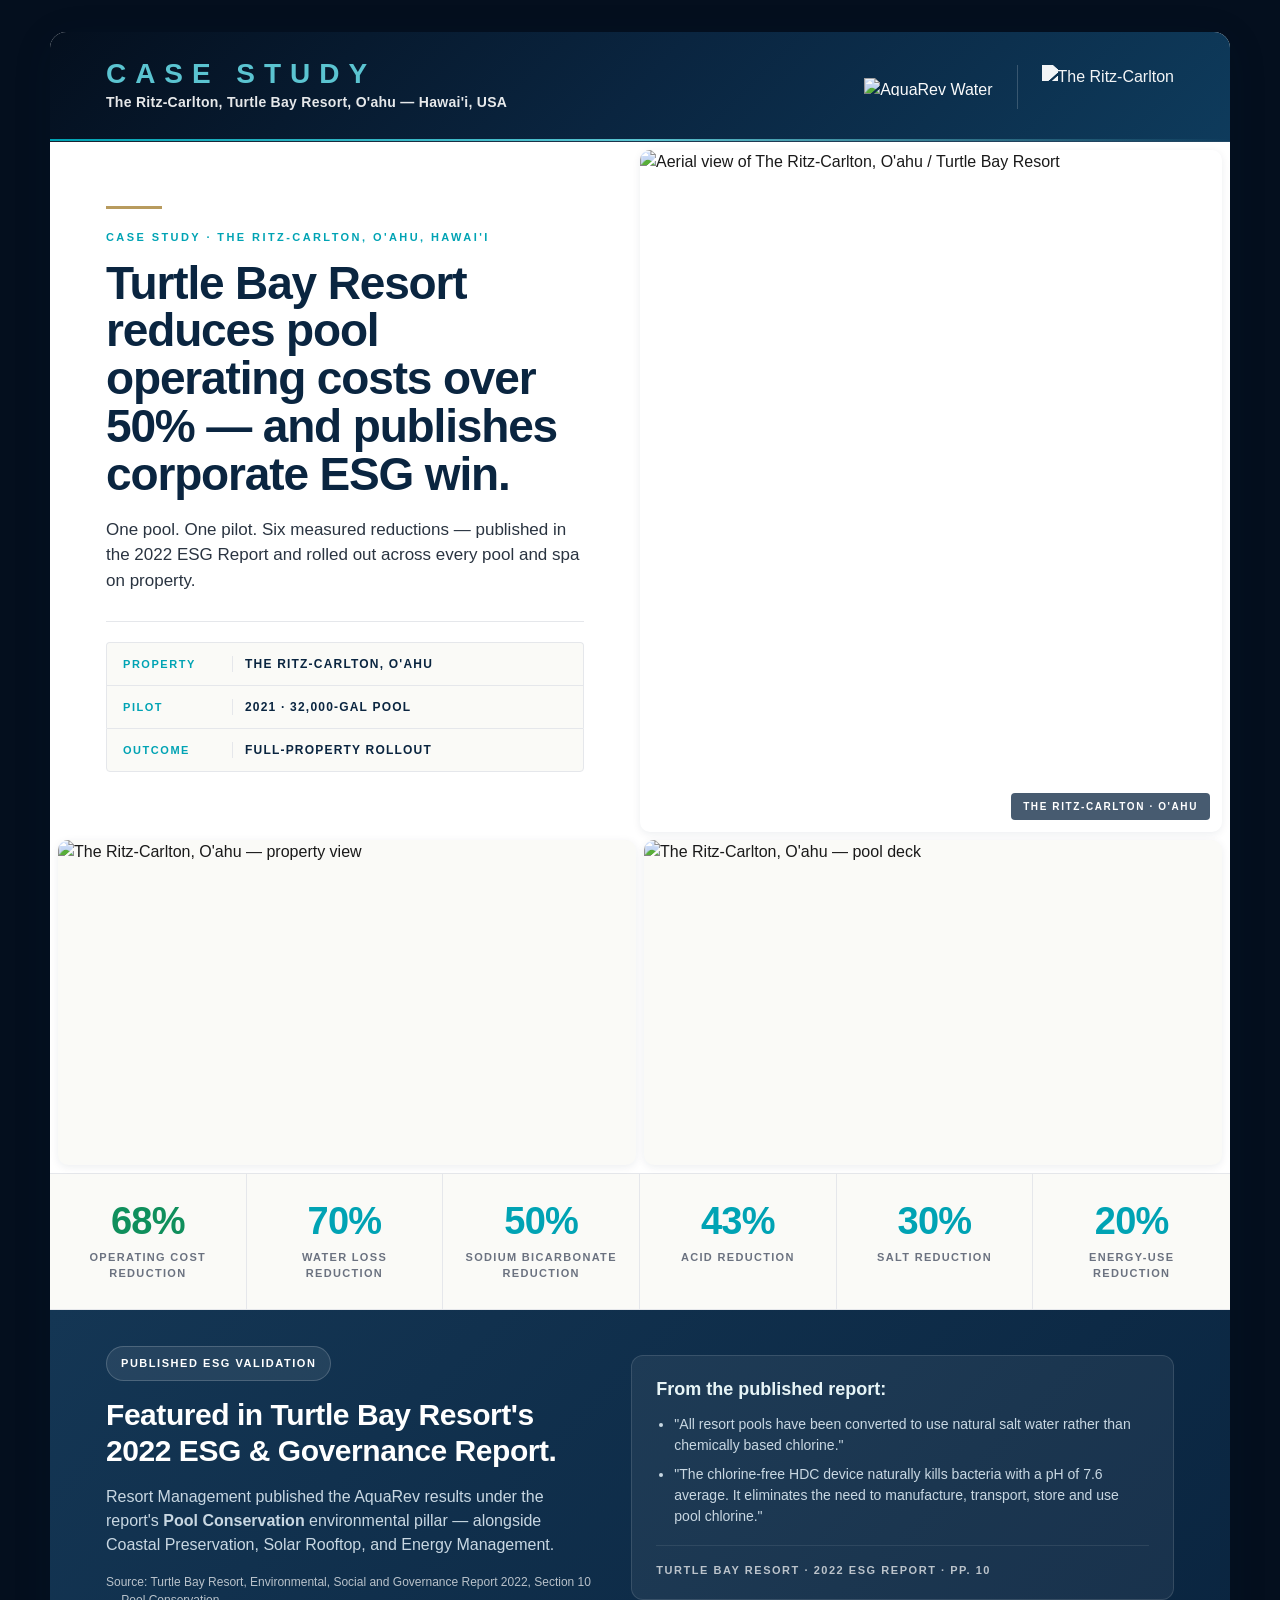
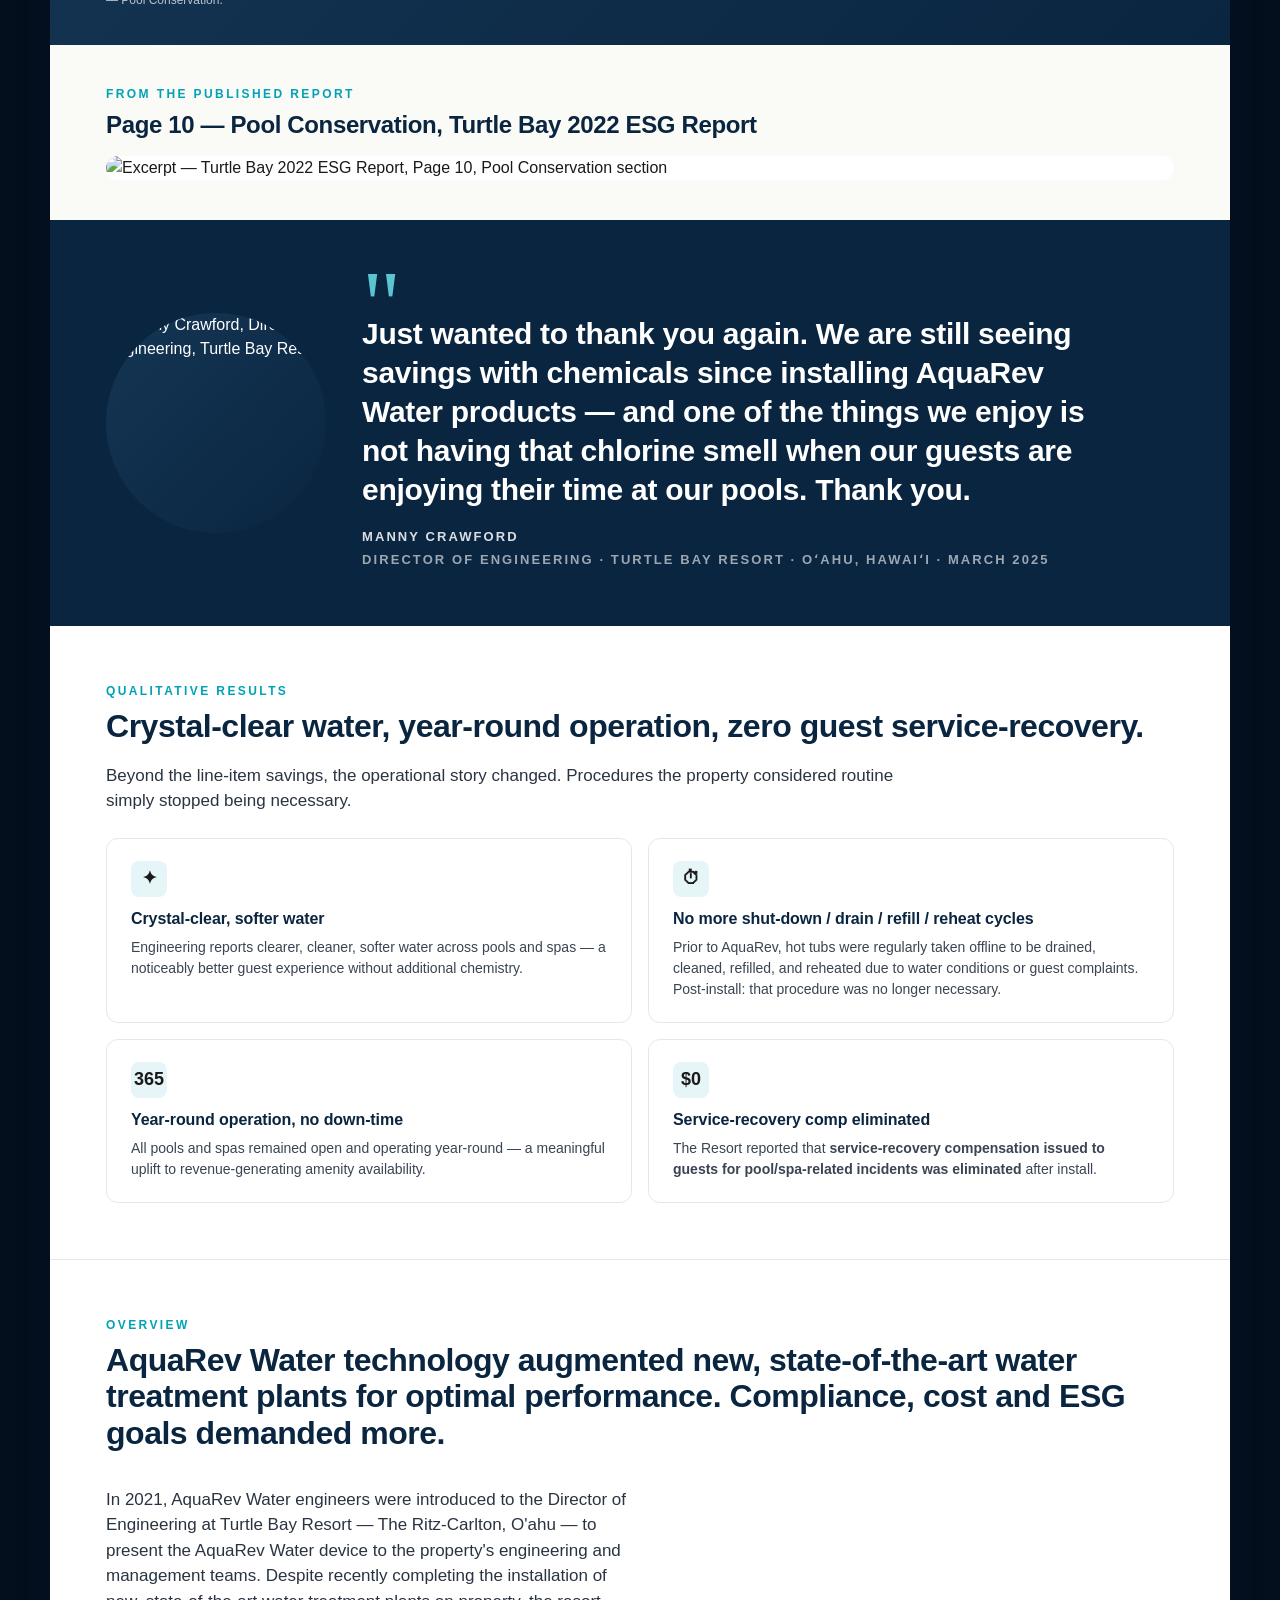
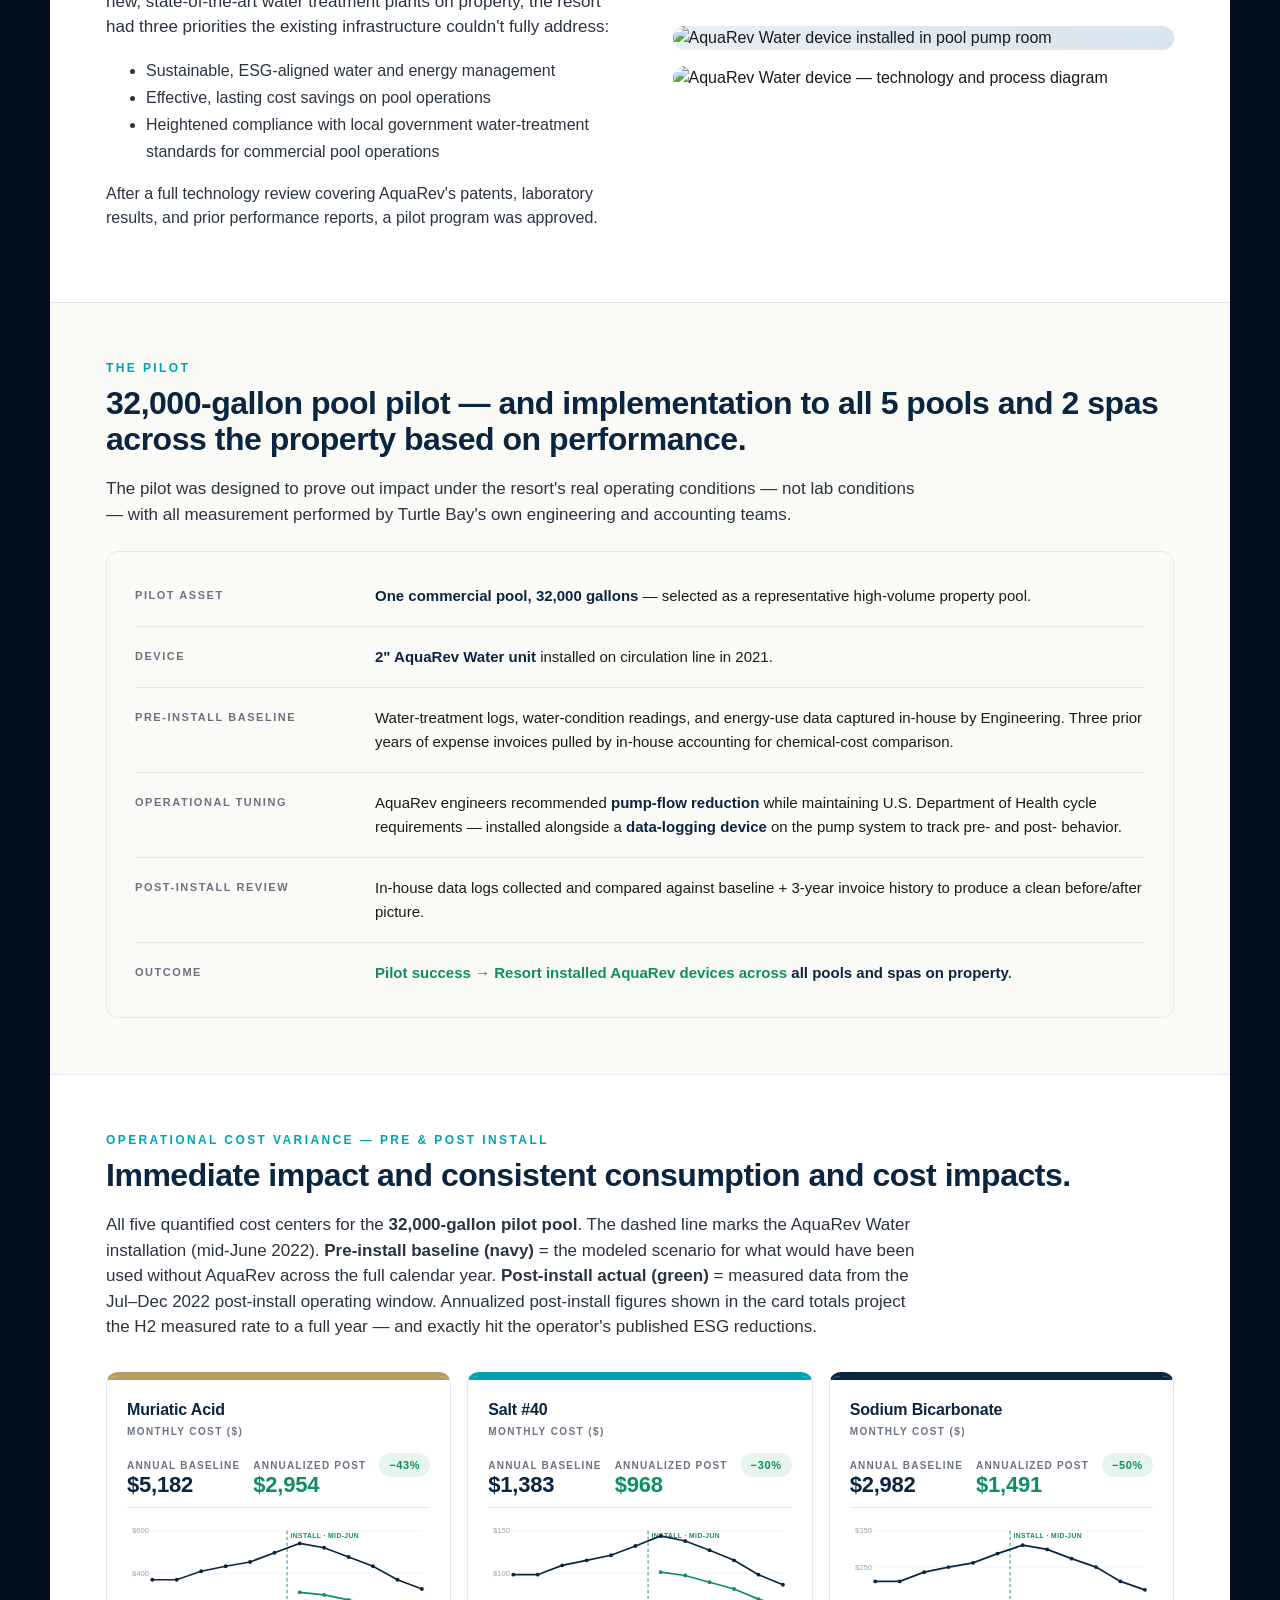
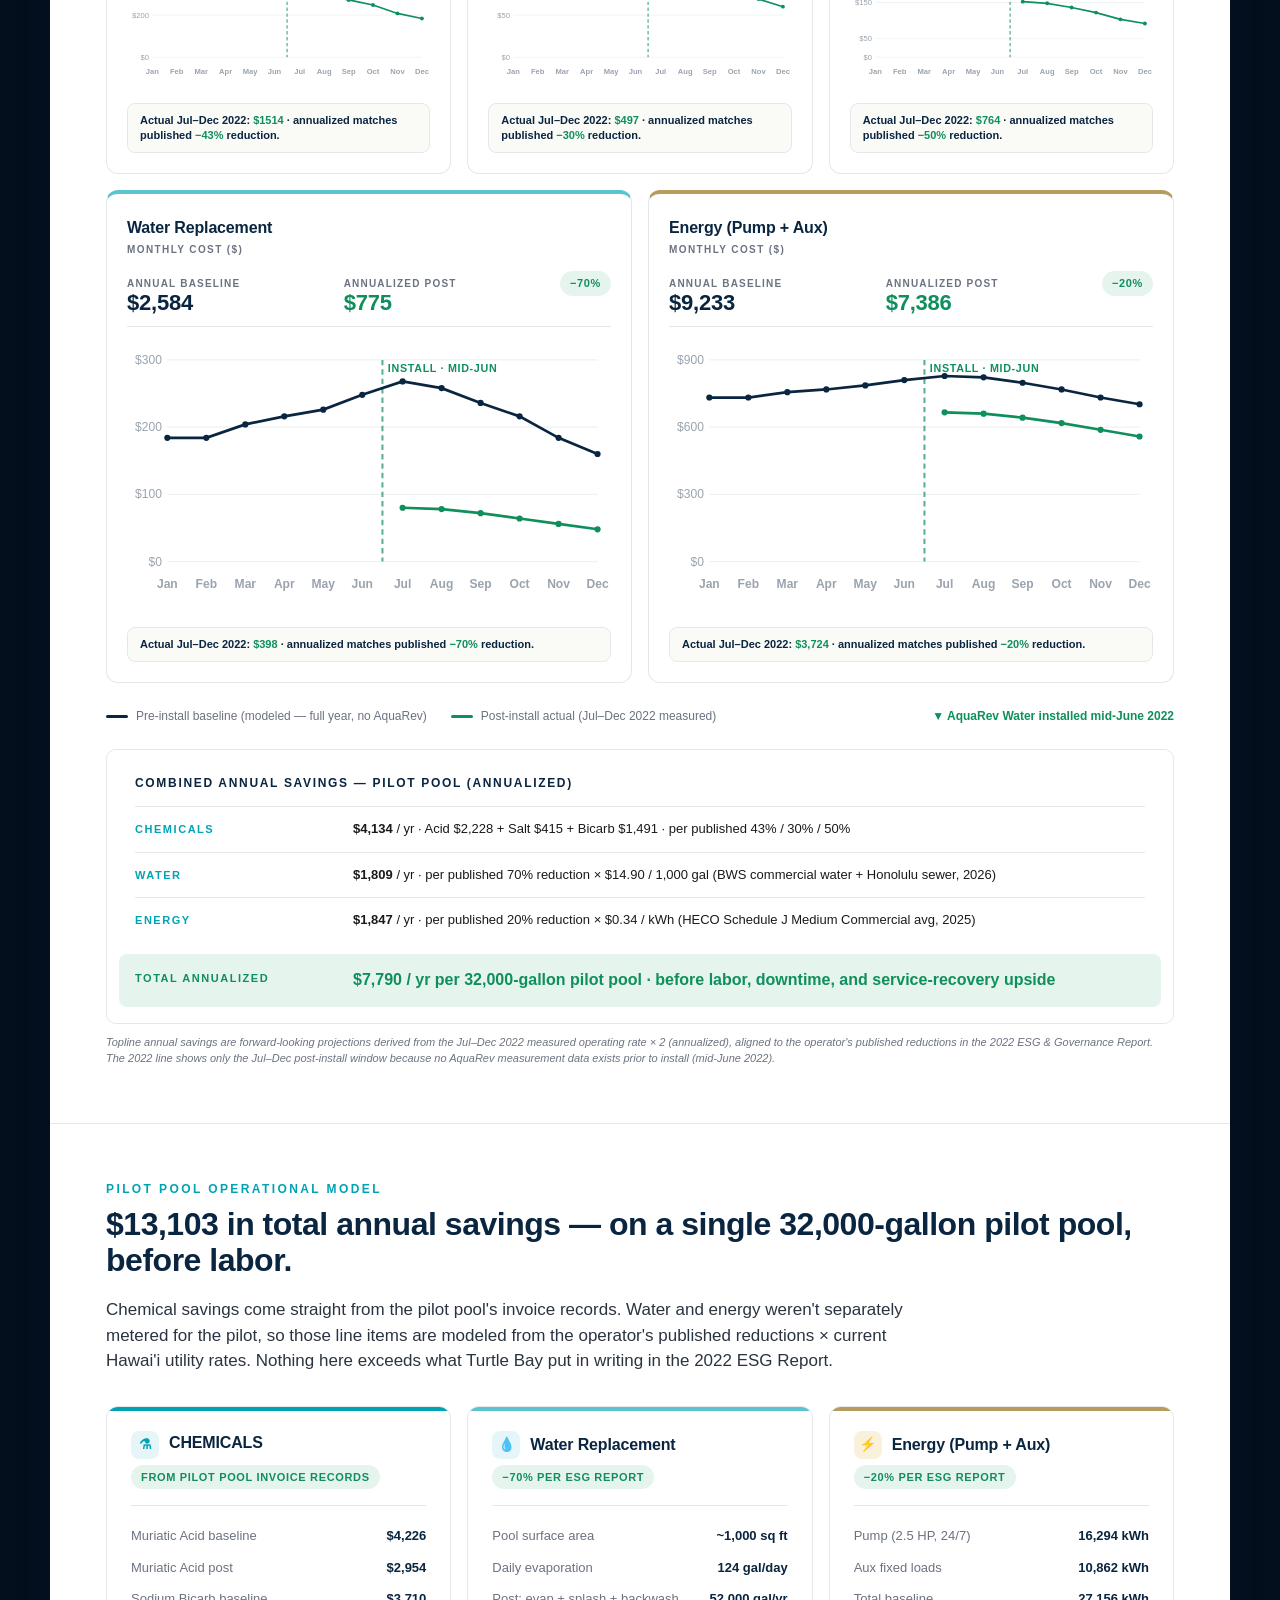
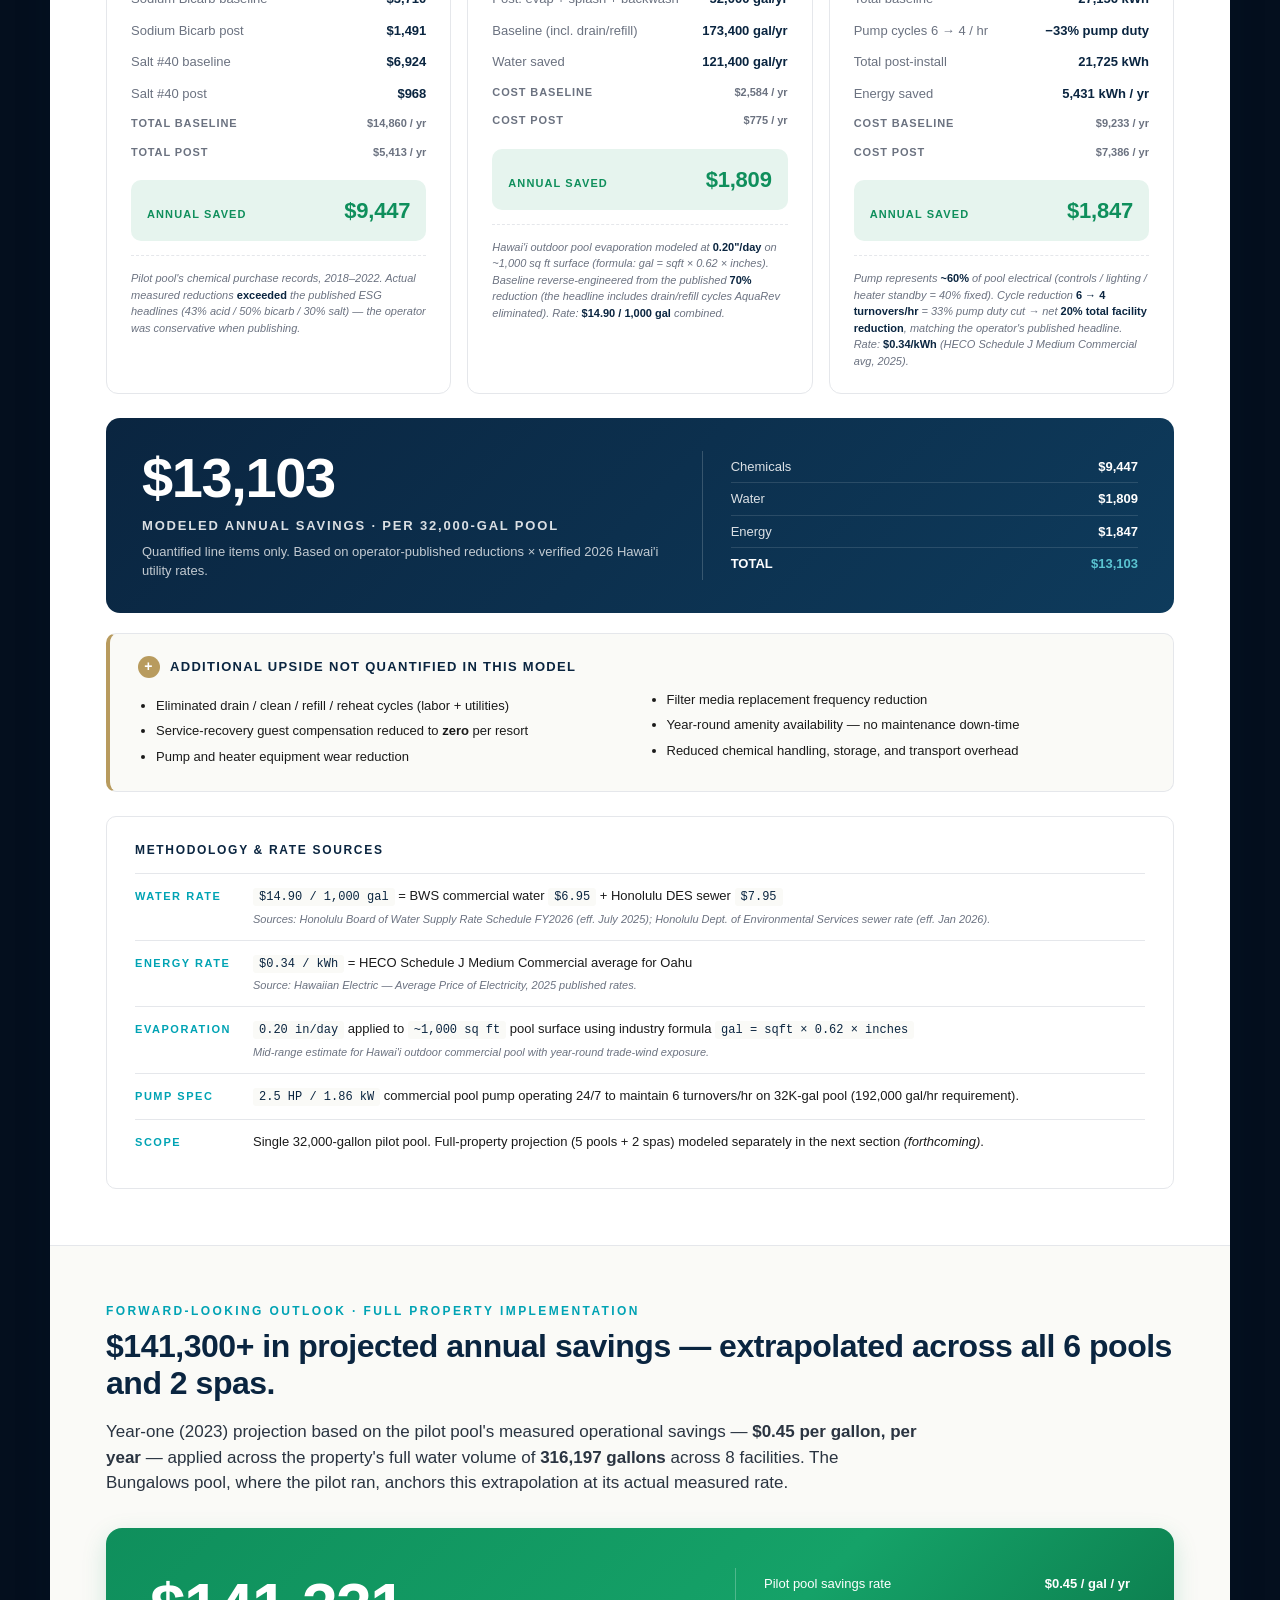
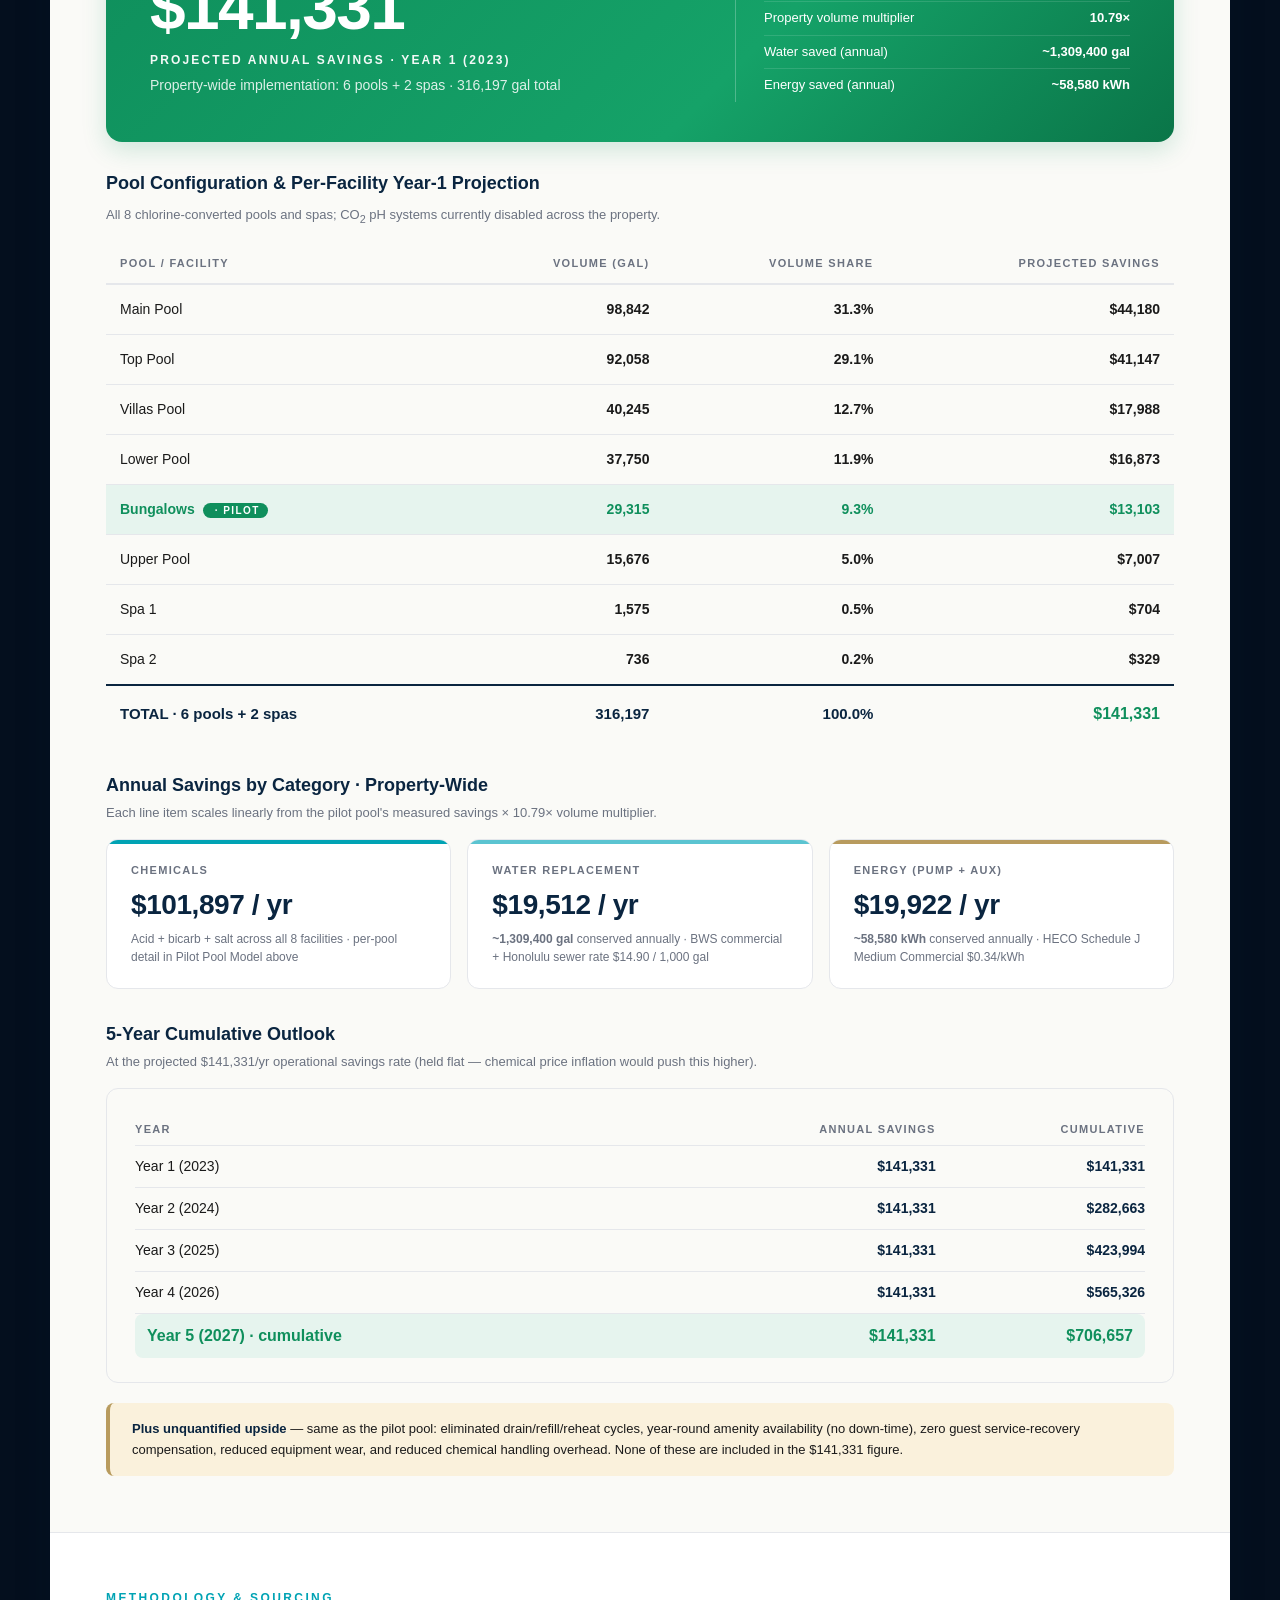
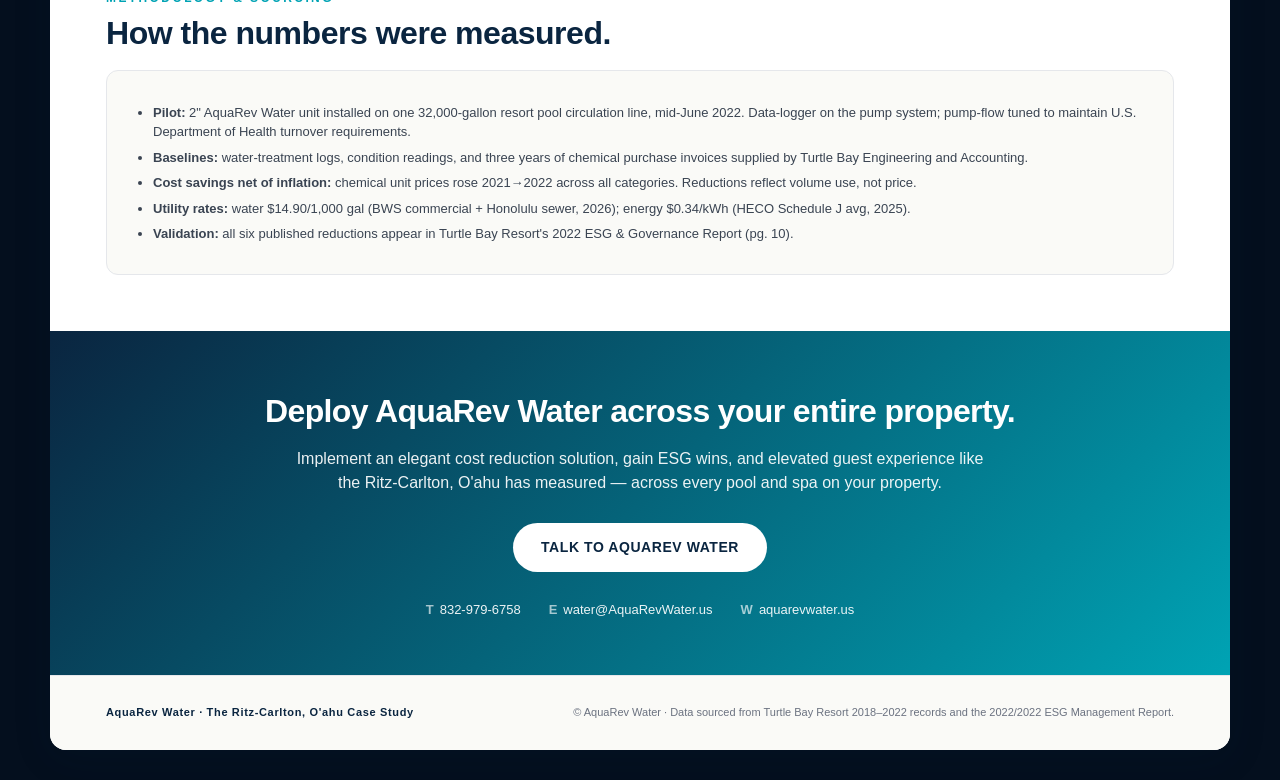
==== commit 64682e03: "Restore ESG Report Page 10 excerpt section Adds the IMG-04 page-10 screenshot section back below the" ====
--- a/index.html
+++ b/index.html
@@ -7,7 +7,7 @@
 <meta name="description" content="How the AquaRev Water system delivered a 68% operating cost reduction and 70% water loss reduction at The Ritz-Carlton, O'ahu, validated in Turtle Bay Resort's 2022 ESG Management Report." />
 <link rel="stylesheet" href="turtle-bay.css" />
 </head>
-<body>
+<body class="aquarev-case-study">
 <div class="doc">
 
   <!-- TOP RIBBON — AquaRev logo + Ritz-Carlton co-branding -->
@@ -84,6 +84,15 @@
     </div>
   </div>
 
+  <!-- ESG REPORT PAGE 10 EXCERPT -->
+  <div class="section tight" style="background: var(--paper);">
+    <div class="eyebrow">From the published report</div>
+    <h2 style="font-size: 24px;">Page 10 — Pool Conservation, Turtle Bay 2022 ESG Report</h2>
+    <div class="img-slot" style="border-radius: 12px; margin-top: 16px; background: #fff; aspect-ratio: auto;">
+      <img src="https://cdn.prod.website-files.com/691fa5d63fc3a5a75a65efeb/69f36eeaf46e005c8c516ea7_Turtle%20Bay%202023%20ESG%20Report%20pg10.jpg" alt="Excerpt — Turtle Bay 2022 ESG Report, Page 10, Pool Conservation section" style="position: relative; width: 100%; height: auto; object-fit: contain; display: block;" />
+      <div class="slot-label"><span class="key">IMG-04</span> ESG report excerpt · pg. 10</div>
+    </div>
+  </div>
 
   <!-- TESTIMONIAL PULL -->
   <div class="testimonial">
--- a/turtle-bay.css
+++ b/turtle-bay.css
@@ -1,6 +1,6 @@
 /* AquaRev Water — Turtle Bay Case Study Stylesheet
  * Source: https://github.com/jeffatley-web/turtlebay
- * Hosted via GitHub Pages → loaded by both the standalone preview and the Webflow embed
+ * All global rules scoped to .aquarev-case-study so it can safely co-exist with Webflow site styles.
  */
 
 :root {
@@ -19,9 +19,9 @@
     --card: #FFFFFF;
     --gold: #B89B5E;
   }
-  * { box-sizing: border-box; }
-  html, body { margin: 0; padding: 0; }
-  body {
+  .aquarev-case-study, .aquarev-case-study * { box-sizing: border-box; }
+  .aquarev-case-study { margin: 0; padding: 0; }
+  .aquarev-case-study {
     font-family: -apple-system, BlinkMacSystemFont, "SF Pro Text", "Helvetica Neue", Arial, sans-serif;
     background: #040f1e;
     color: var(--ink);
@@ -955,7 +955,30 @@
   .method ul li { margin: 6px 0; font-size: 13px; color: #3a4452; }
 
   @media print {
-    body { background: #fff; }
+    .aquarev-case-study { background: #fff; }
     .doc { box-shadow: none; margin: 0; max-width: 100%; border-radius: 0; }
     .section, .testimonial, .esg, .cta { page-break-inside: avoid; }
   }
+
+  /* === WEBFLOW HOST OVERRIDES ===
+   * Webflow's site CSS at aquarevwater.us defines .section, .contact, .icon classes
+   * that would otherwise clobber our case study. Prefix with .aquarev-case-study to
+   * raise specificity (0,2,0) above Webflow's (0,1,0) and reset their visual props. */
+  .aquarev-case-study .section {
+    background: transparent;
+    background-image: none;
+    background-color: transparent;
+    padding: 56px 56px;
+    margin-bottom: 0;
+    border-radius: 0;
+  }
+  .aquarev-case-study .section.tight {
+    padding: 40px 56px;
+  }
+  .aquarev-case-study .icon {
+    color: inherit;
+  }
+  .aquarev-case-study .contact {
+    background: transparent;
+    background-color: transparent;
+  }
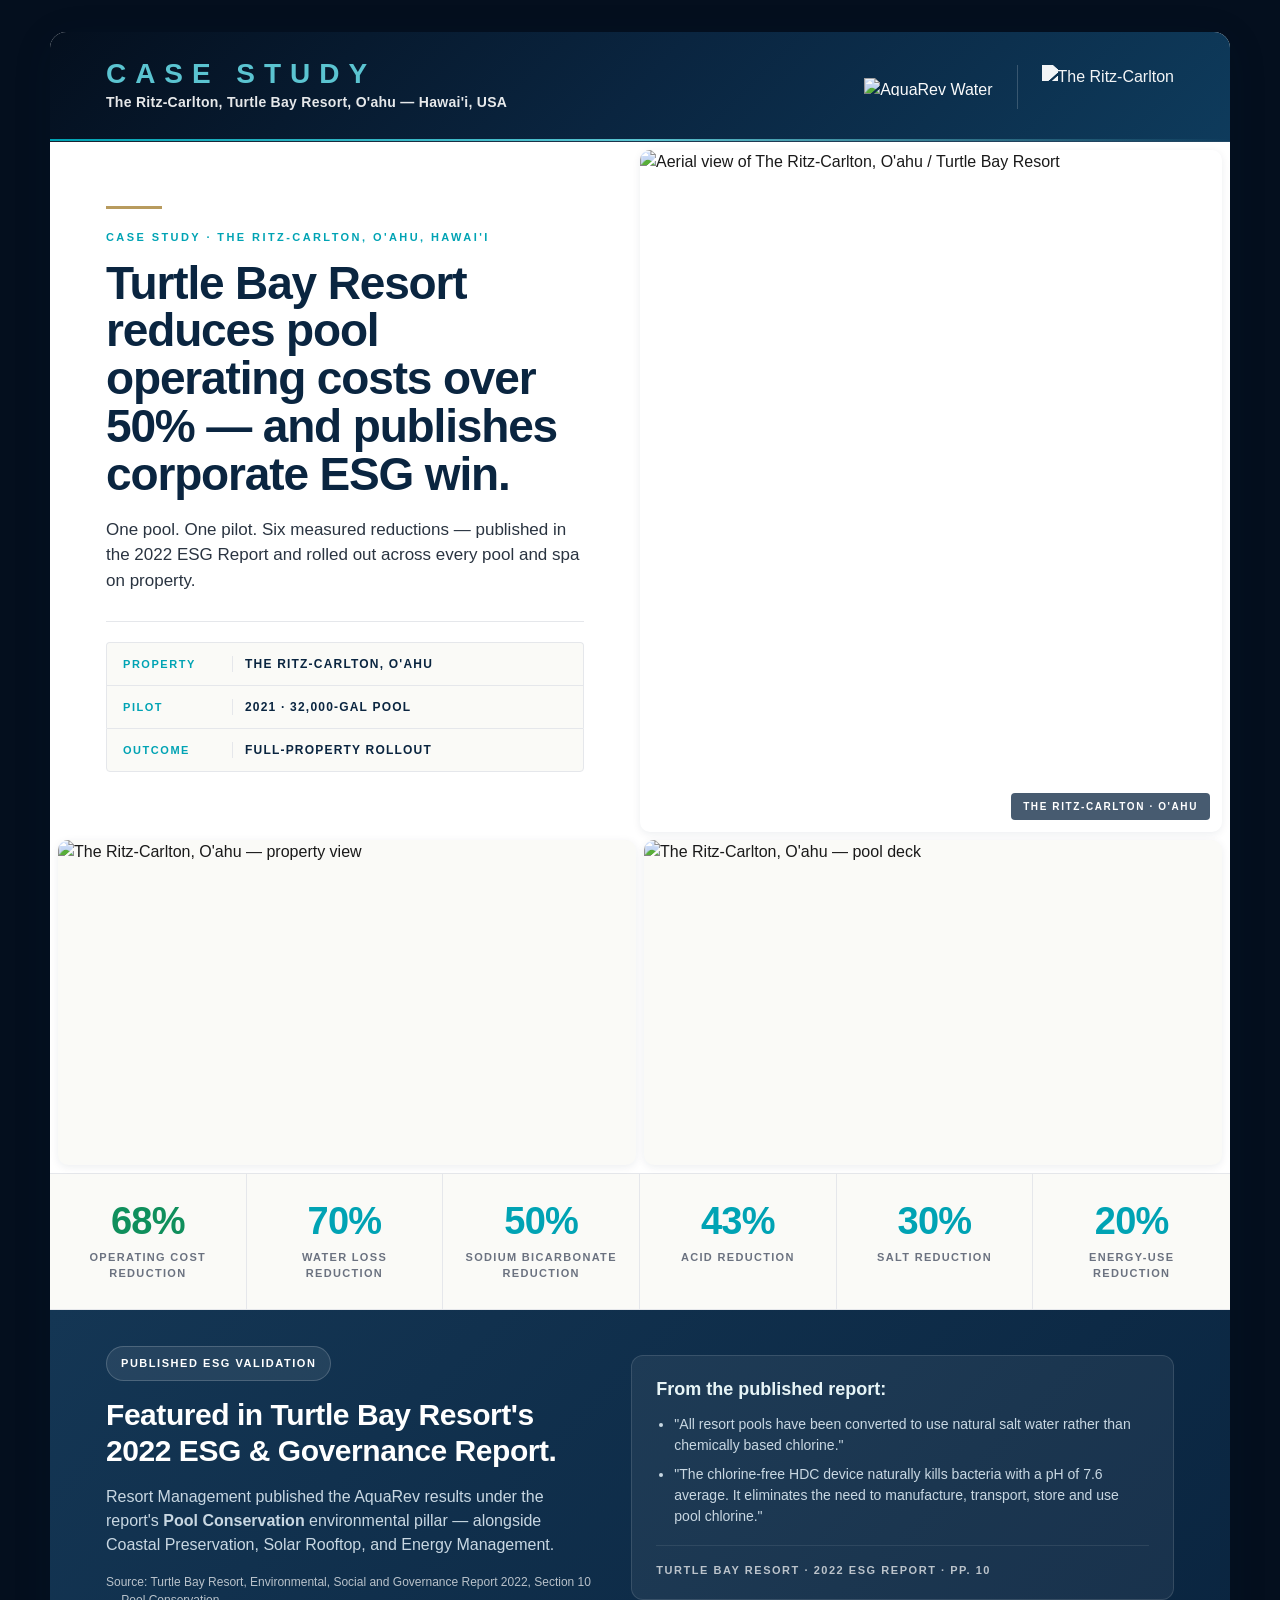
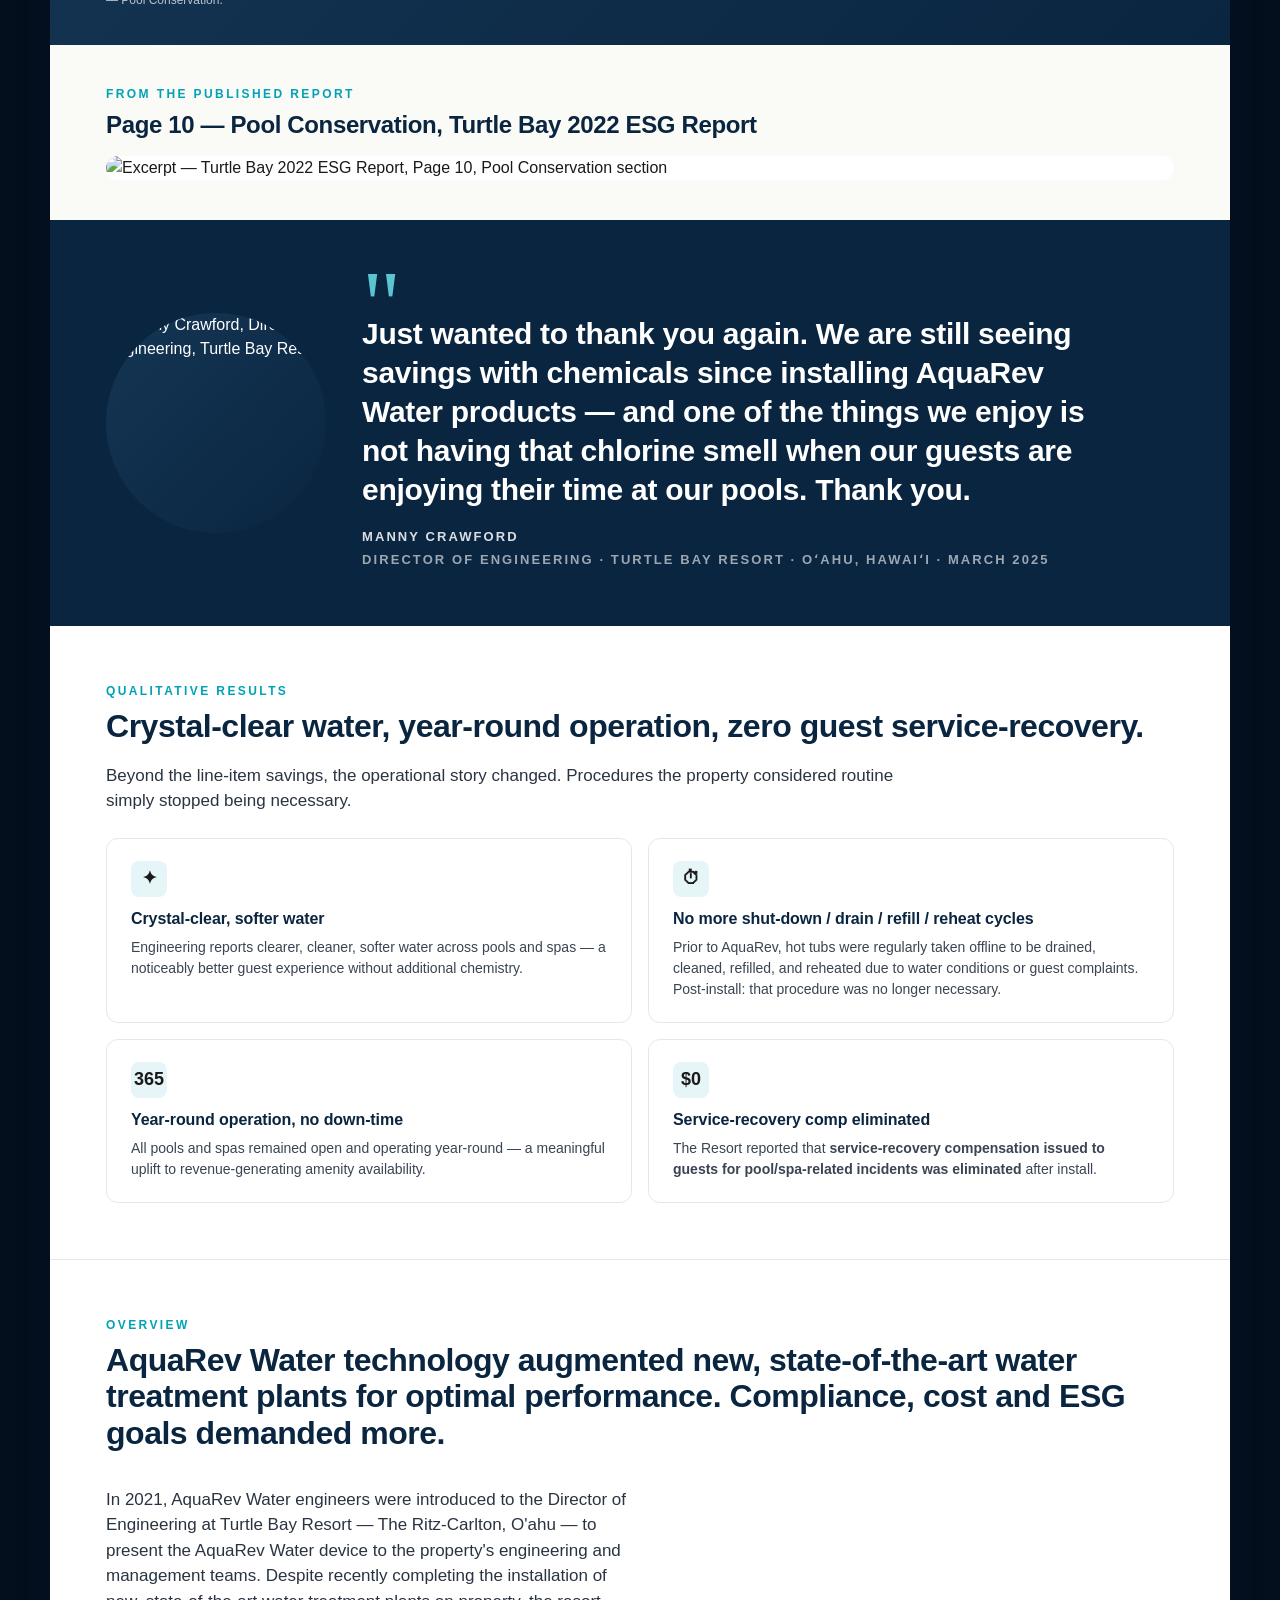
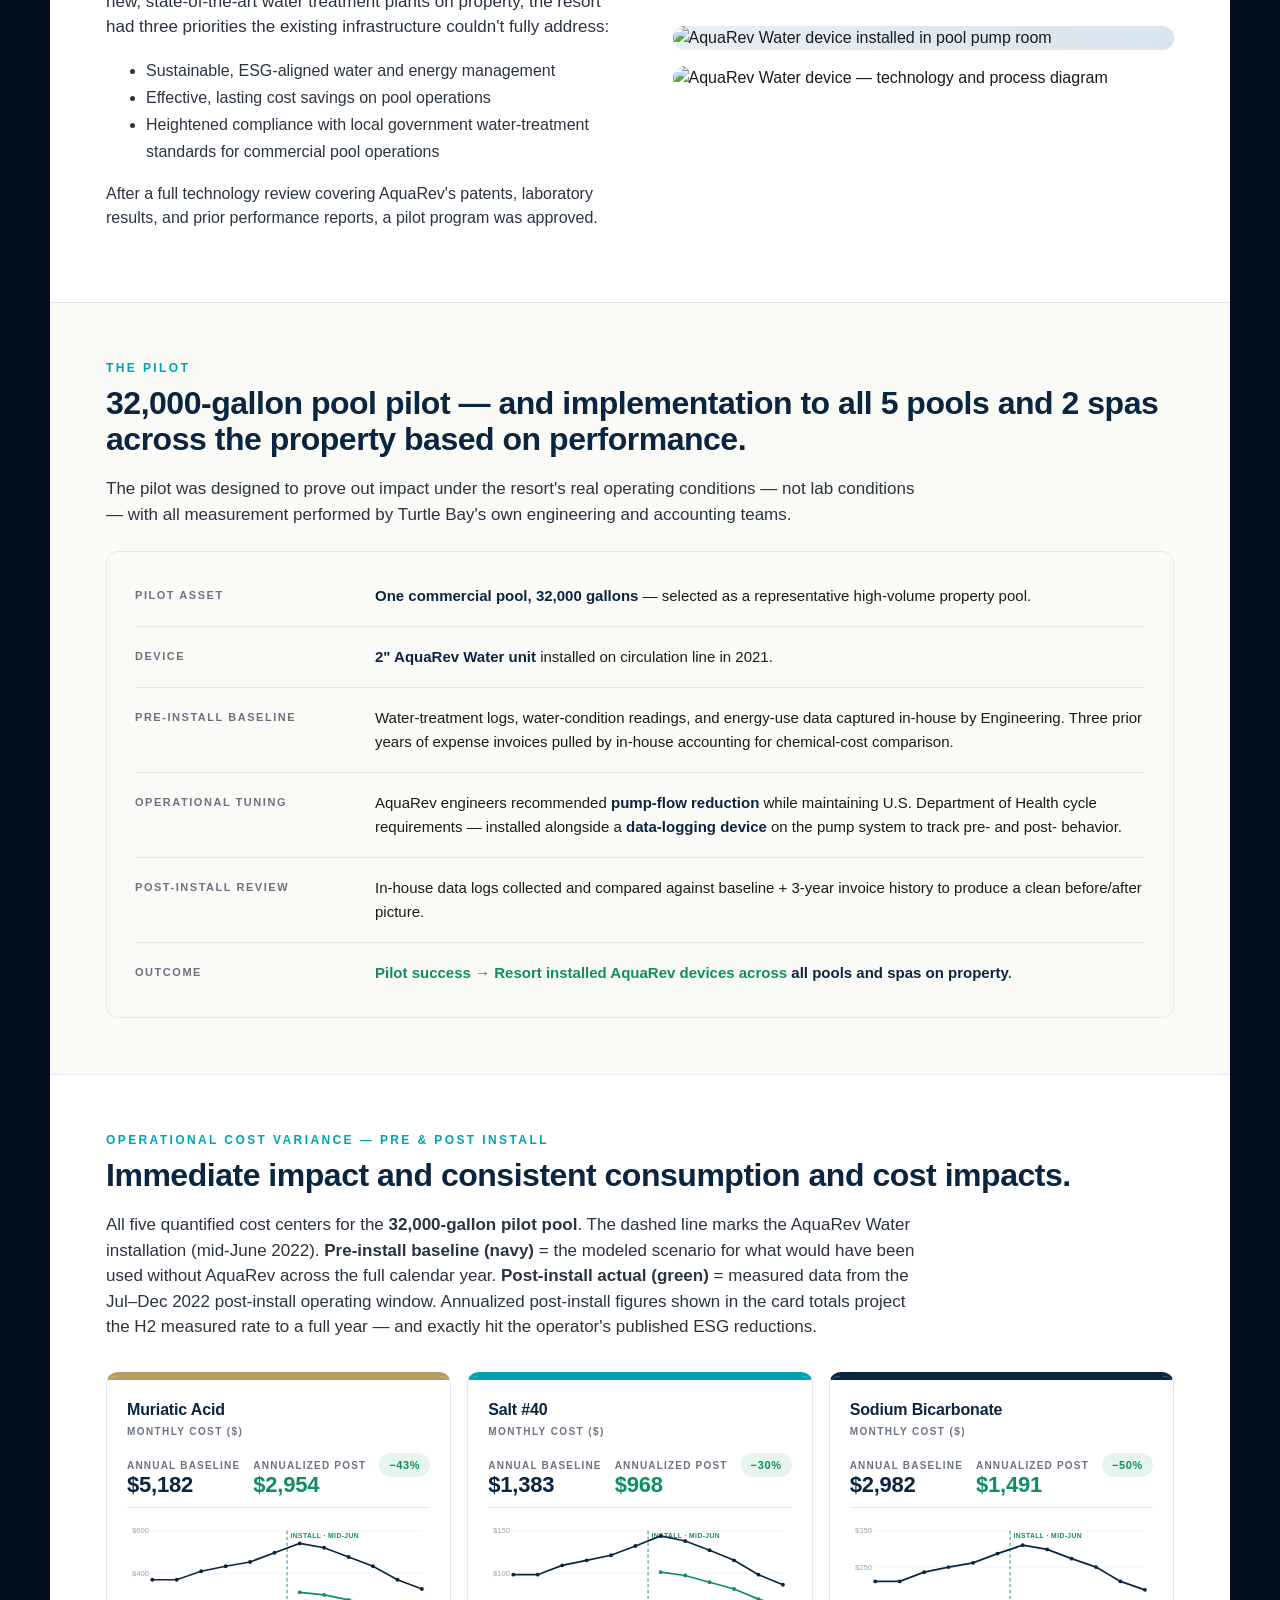
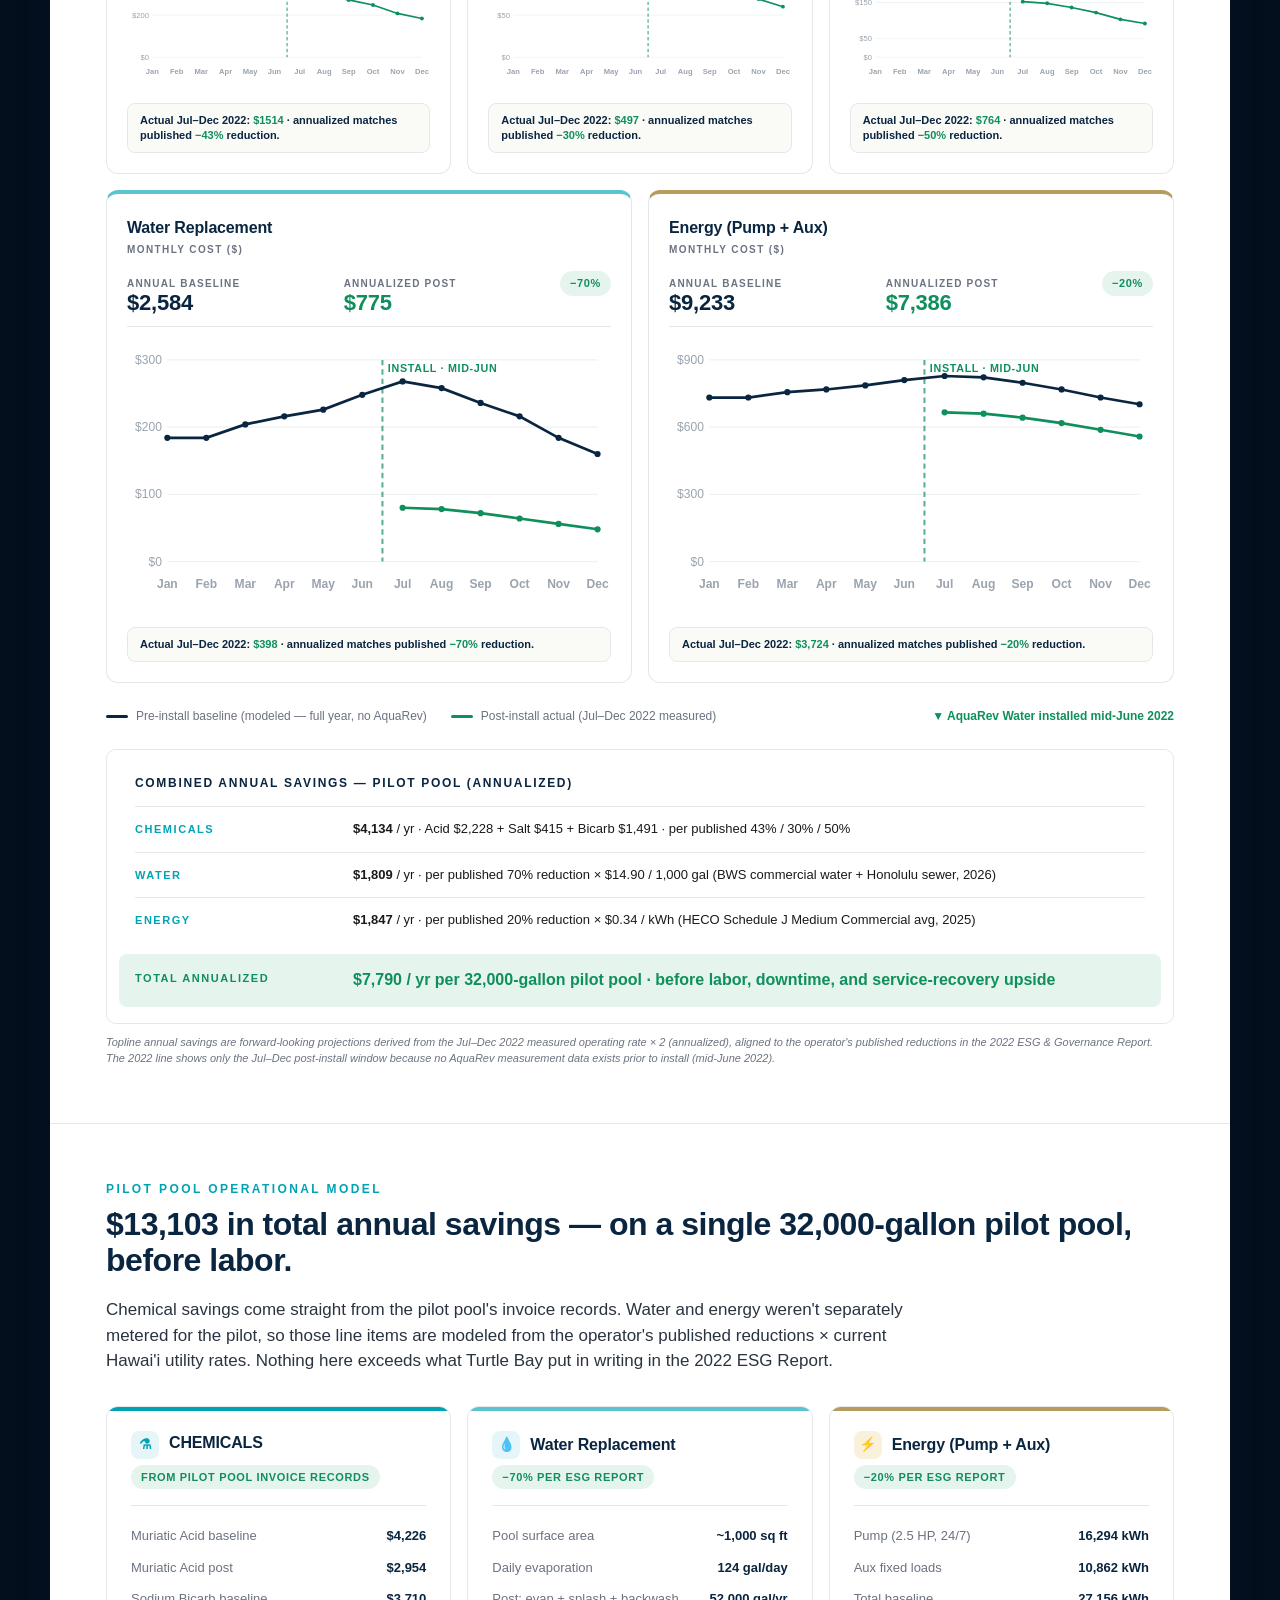
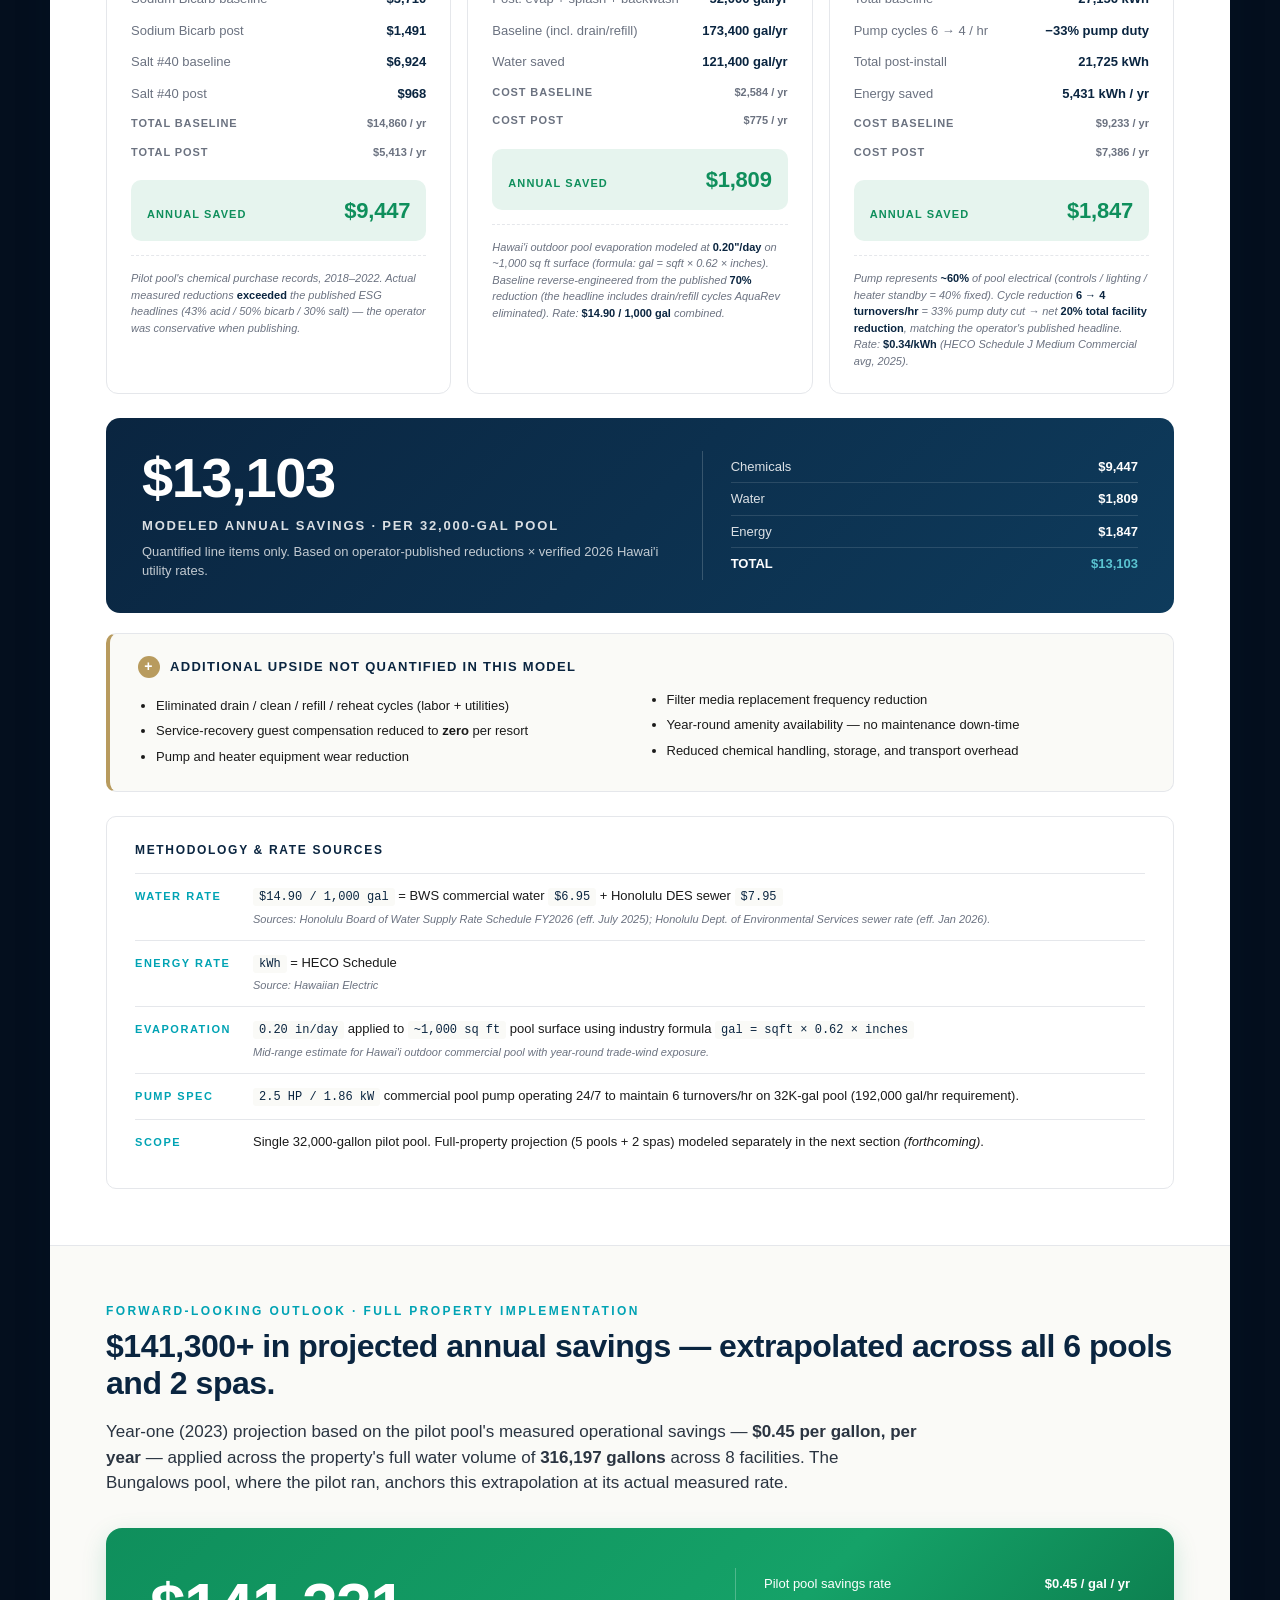
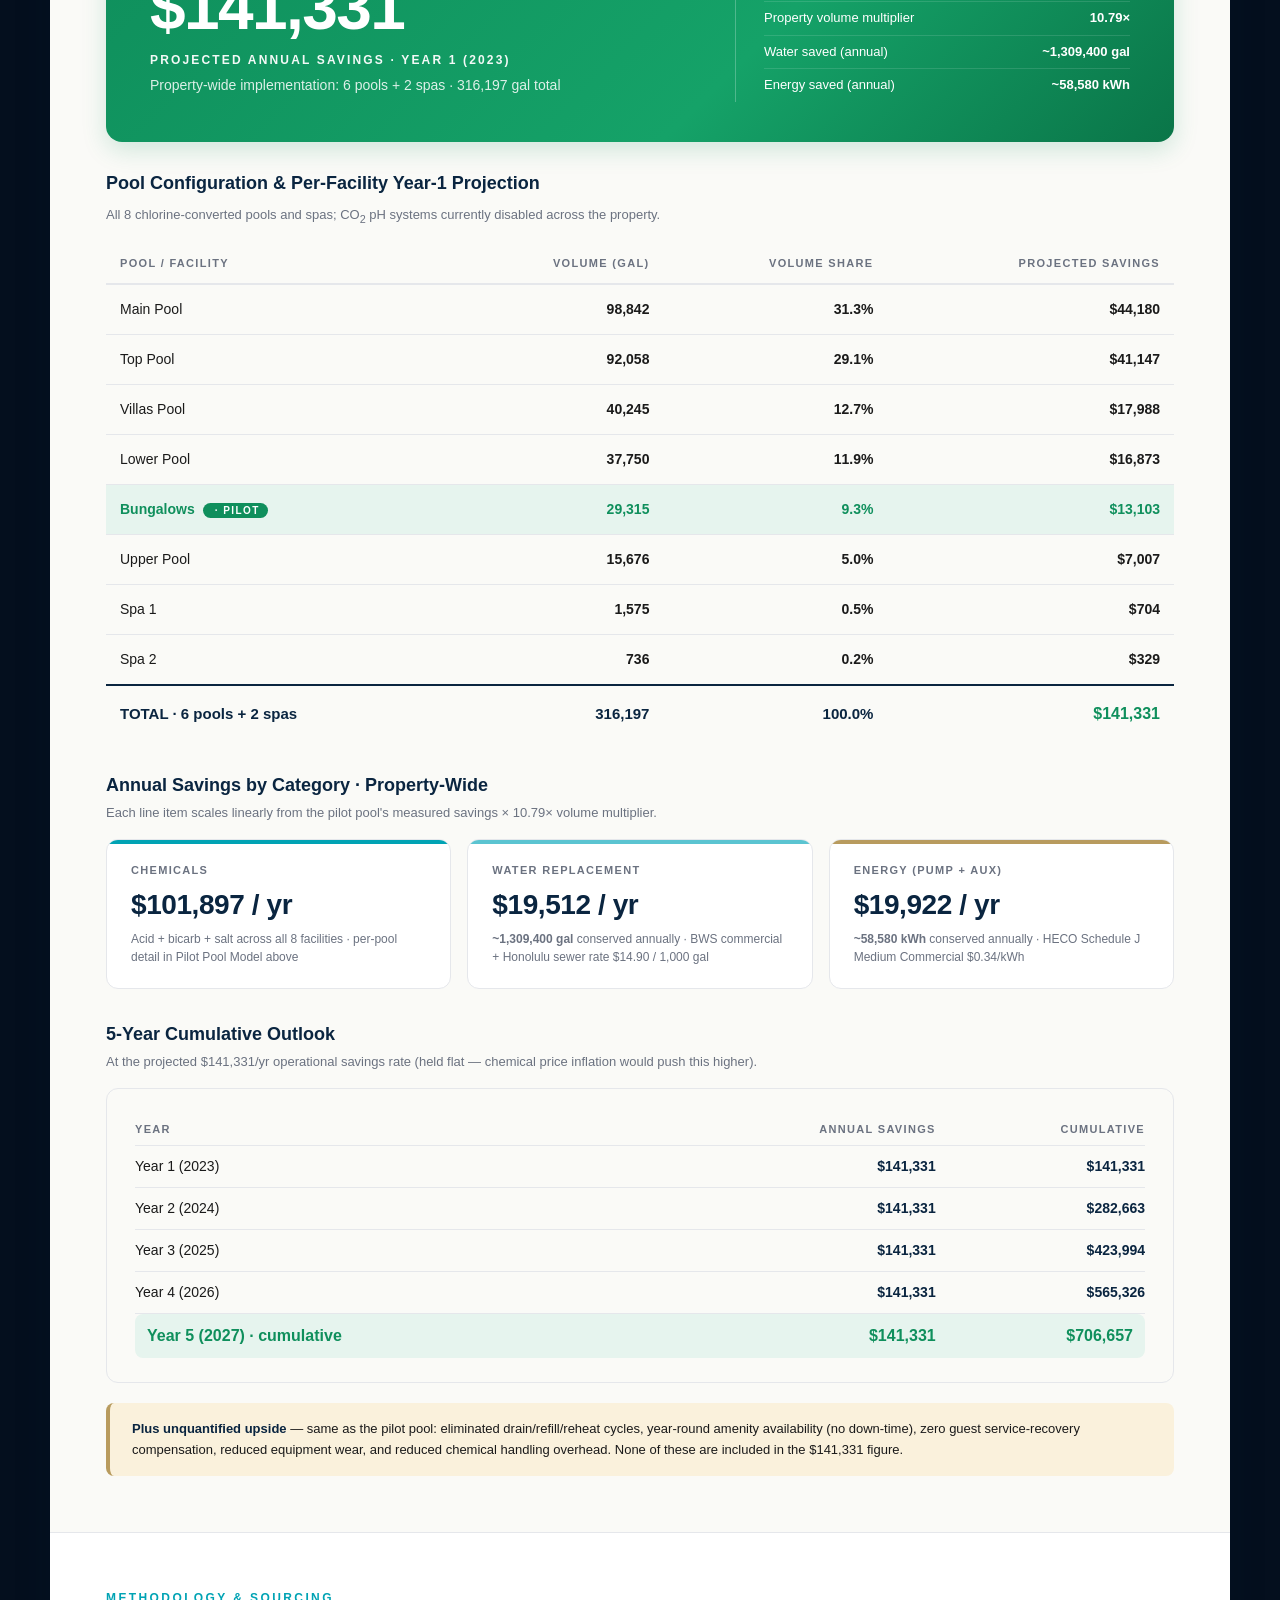
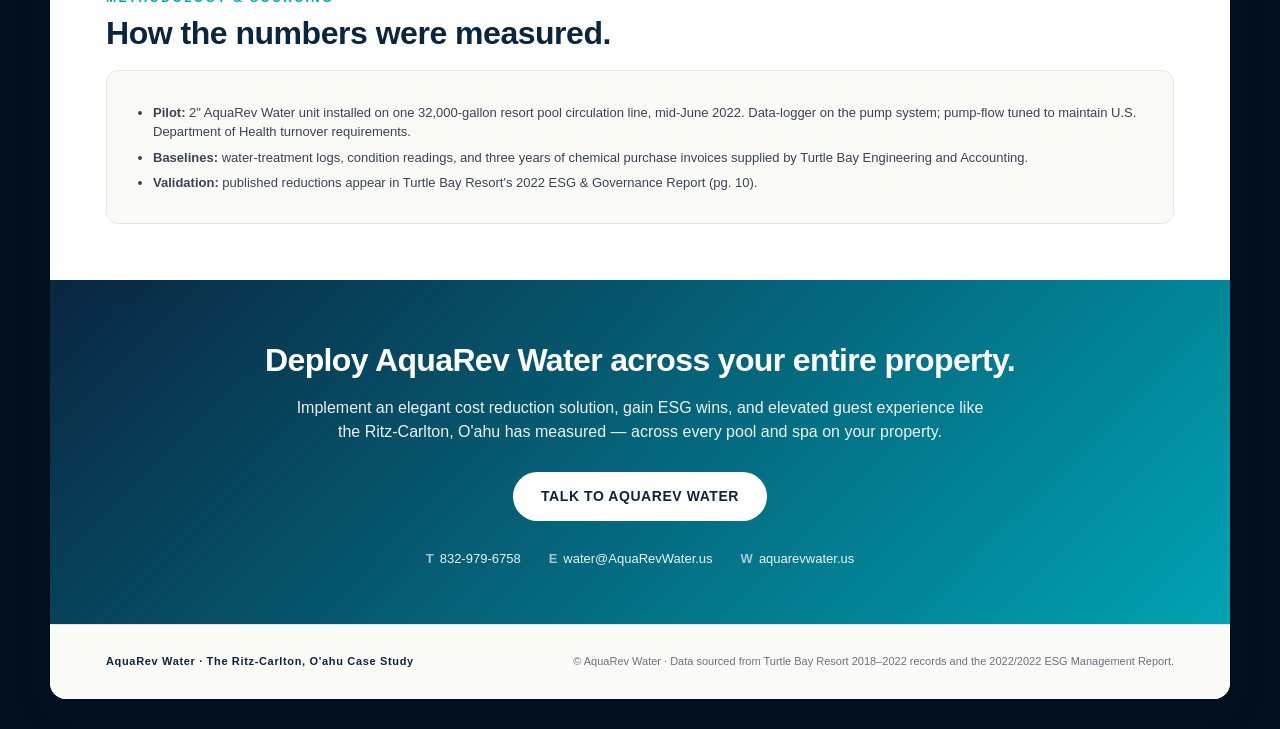
==== commit ea08addd: "Methodology copy cleanup + device image v5b - Methodology: drop utility rate citation row to abbrevi" ====
--- a/index.html
+++ b/index.html
@@ -157,7 +157,7 @@
           <div class="slot-label"><span class="key">IMG-07</span> Installed unit · pump room</div>
         </div>
         <div class="img-slot" style="border-radius: 12px; background: #fff; aspect-ratio: auto;">
-          <img src="https://cdn.prod.website-files.com/691fa5d63fc3a5a75a65efeb/69f5eac5d97359fb40db8d46_AquaRev-Device_Graphic-10_B.png" alt="AquaRev Water device — technology and process diagram" style="position: relative; width: 100%; height: auto; object-fit: contain; display: block;" />
+          <img src="https://cdn.prod.website-files.com/691fa5d63fc3a5a75a65efeb/69fa547c218410884aef0c68_7c39da892a2af616348807ae82c6c6e7_AquaRev-Device_Graphic-5b.png" alt="AquaRev Water device — technology and process diagram" style="position: relative; width: 100%; height: auto; object-fit: contain; display: block;" />
           <div class="slot-label"><span class="key">IMG-03</span> AquaRev Water device + process flow</div>
         </div>
       </div>
@@ -541,7 +541,7 @@
       </div>
       <div class="mmb-row">
         <div class="mmb-k">Energy Rate</div>
-        <div class="mmb-v"><code>$0.34 / kWh</code> = HECO Schedule J Medium Commercial average for Oahu<span class="src">Source: Hawaiian Electric — Average Price of Electricity, 2025 published rates.</span></div>
+        <div class="mmb-v"><code>kWh</code> = HECO Schedule<span class="src">Source: Hawaiian Electric</span></div>
       </div>
       <div class="mmb-row">
         <div class="mmb-k">Evaporation</div>
@@ -657,9 +657,7 @@
       <ul>
         <li><b>Pilot:</b> 2" AquaRev Water unit installed on one 32,000-gallon resort pool circulation line, mid-June 2022. Data-logger on the pump system; pump-flow tuned to maintain U.S. Department of Health turnover requirements.</li>
         <li><b>Baselines:</b> water-treatment logs, condition readings, and three years of chemical purchase invoices supplied by Turtle Bay Engineering and Accounting.</li>
-        <li><b>Cost savings net of inflation:</b> chemical unit prices rose 2021→2022 across all categories. Reductions reflect volume use, not price.</li>
-        <li><b>Utility rates:</b> water $14.90/1,000 gal (BWS commercial + Honolulu sewer, 2026); energy $0.34/kWh (HECO Schedule J avg, 2025).</li>
-        <li><b>Validation:</b> all six published reductions appear in Turtle Bay Resort's 2022 ESG &amp; Governance Report (pg. 10).</li>
+        <li><b>Validation:</b> published reductions appear in Turtle Bay Resort's 2022 ESG &amp; Governance Report (pg. 10).</li>
       </ul>
     </div>
   </div>
